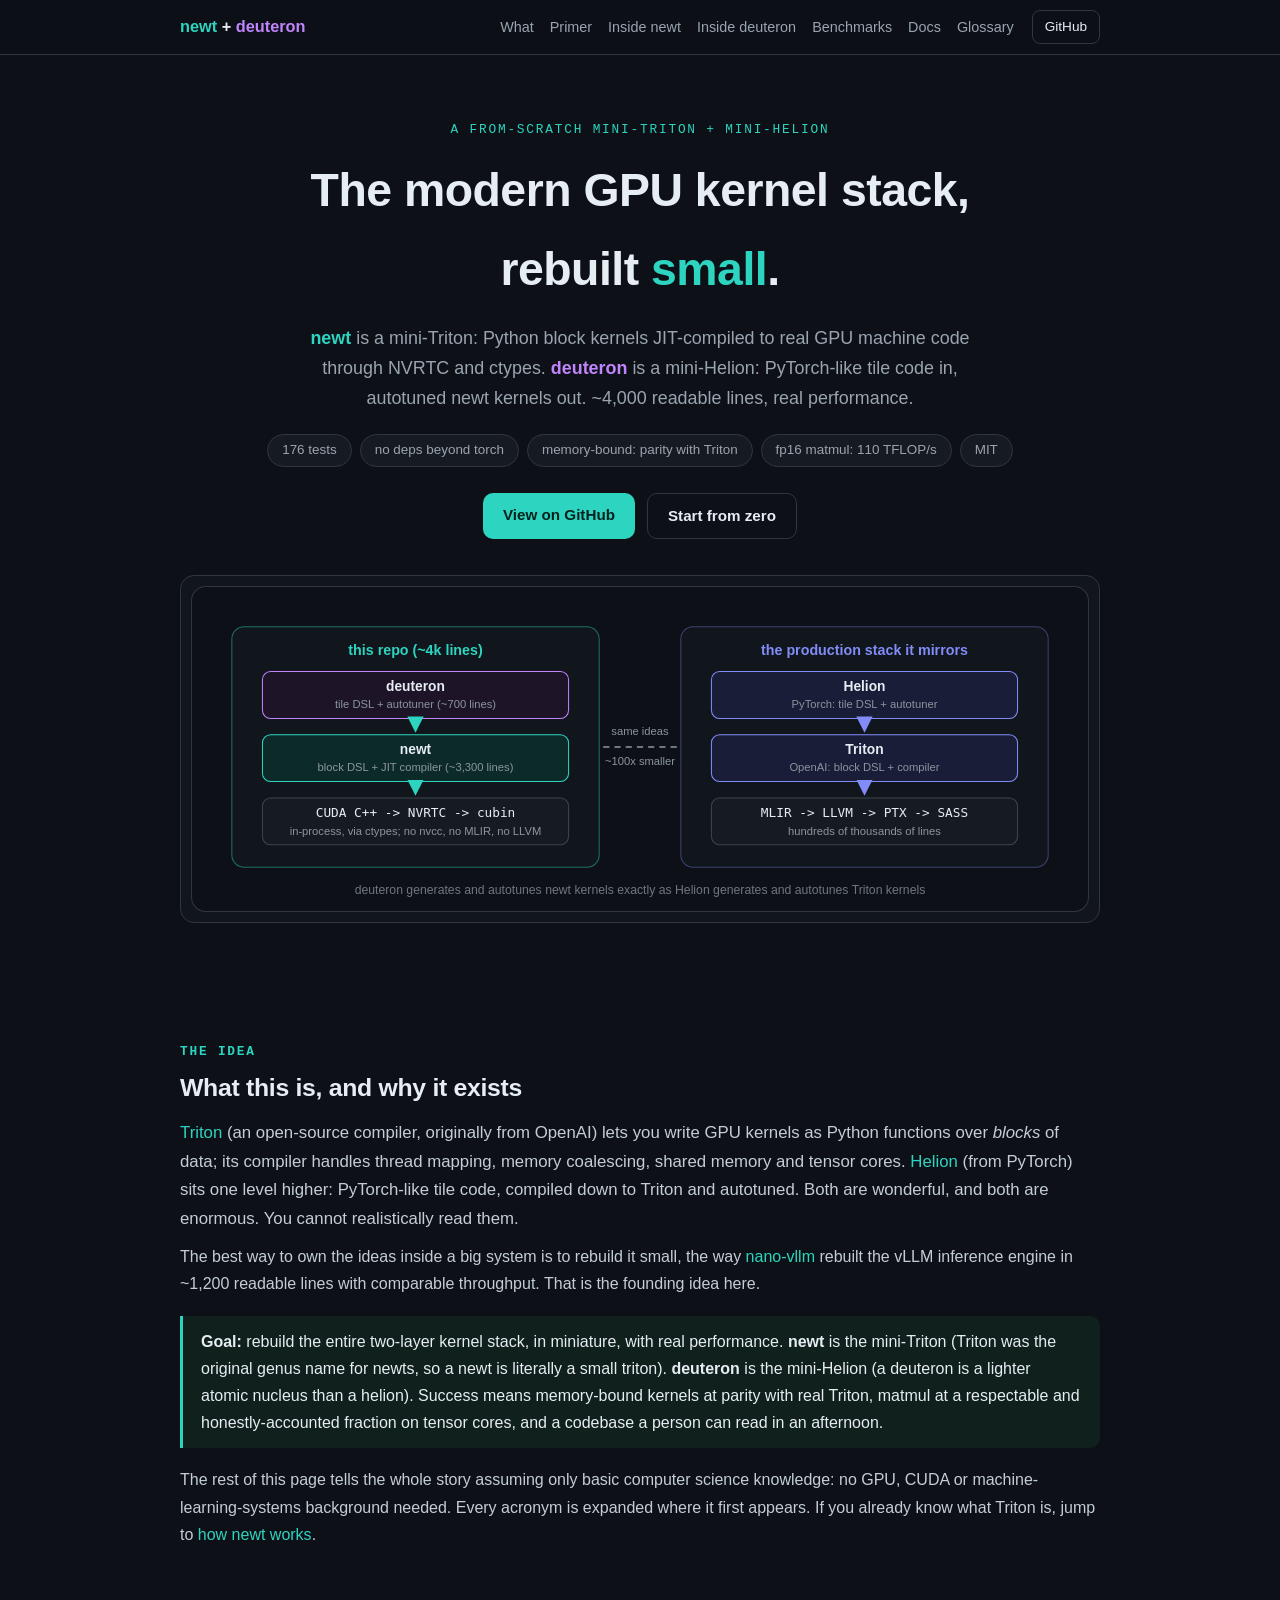
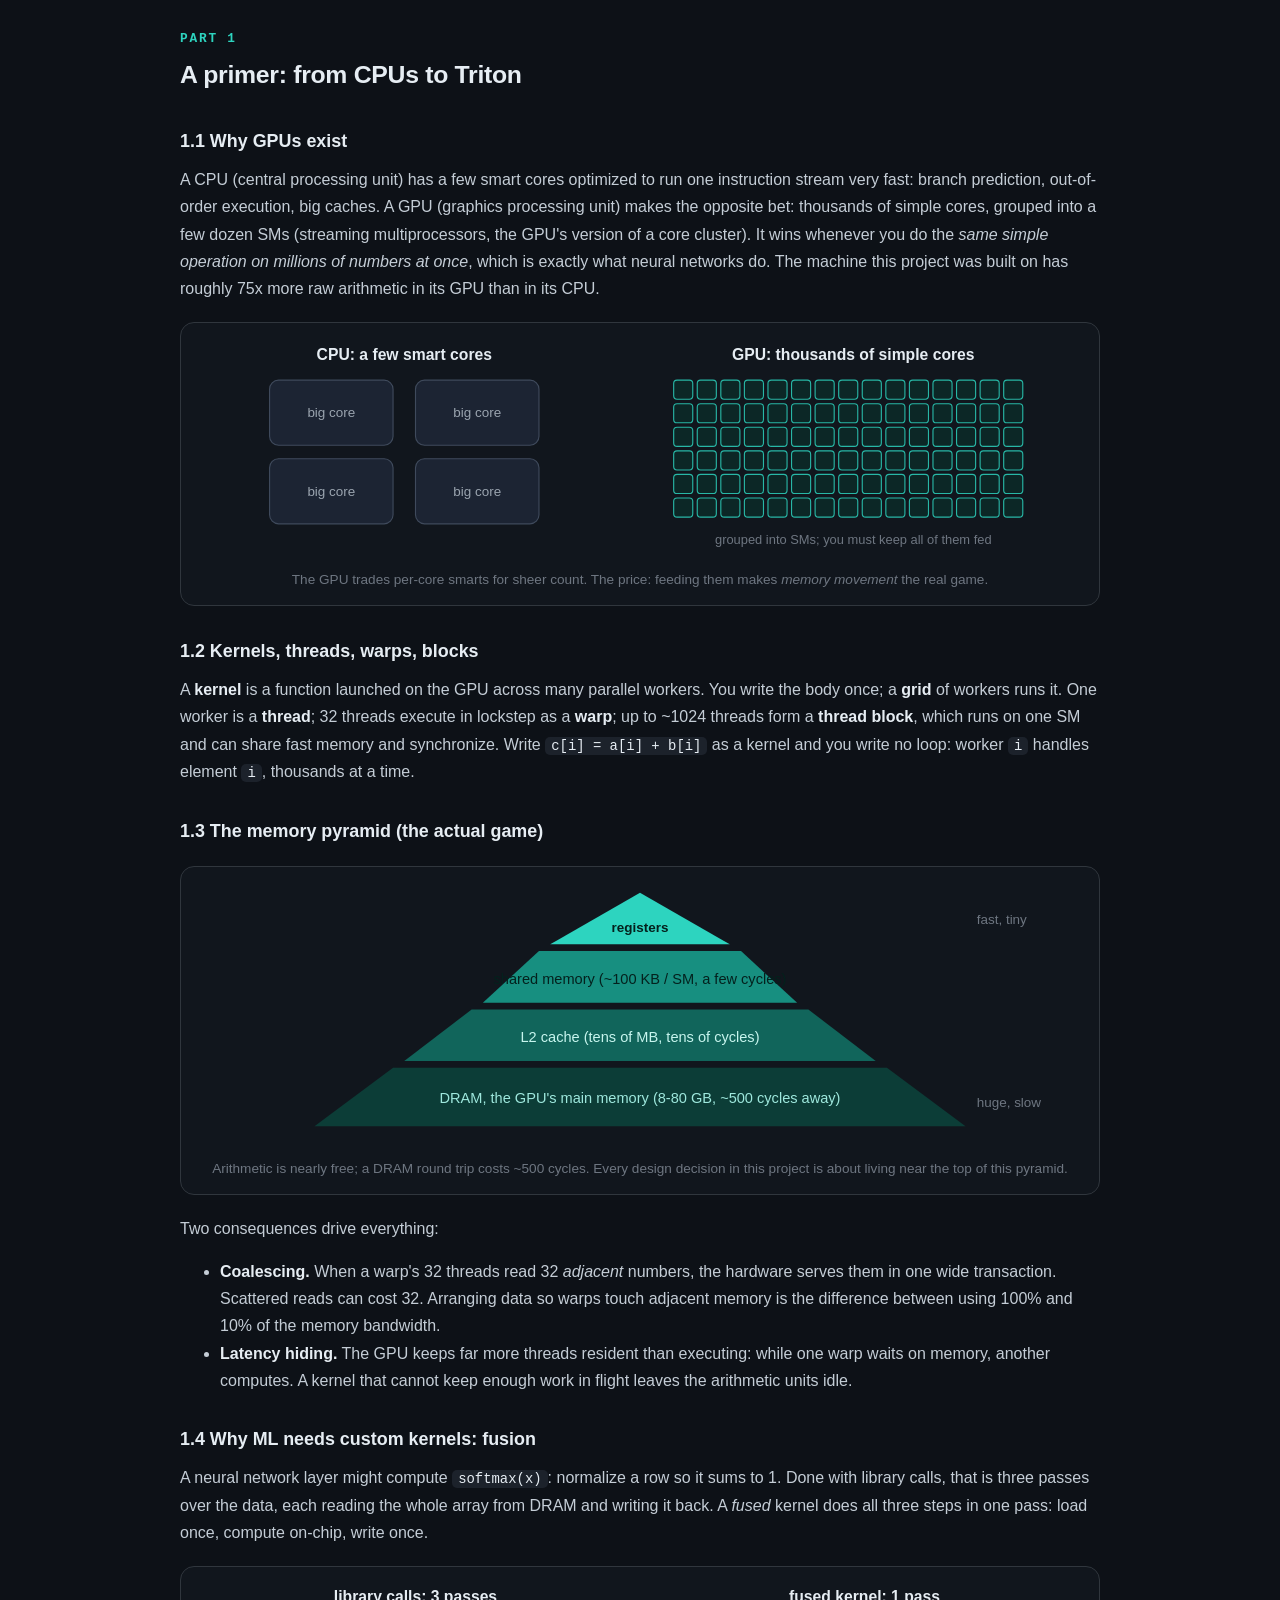
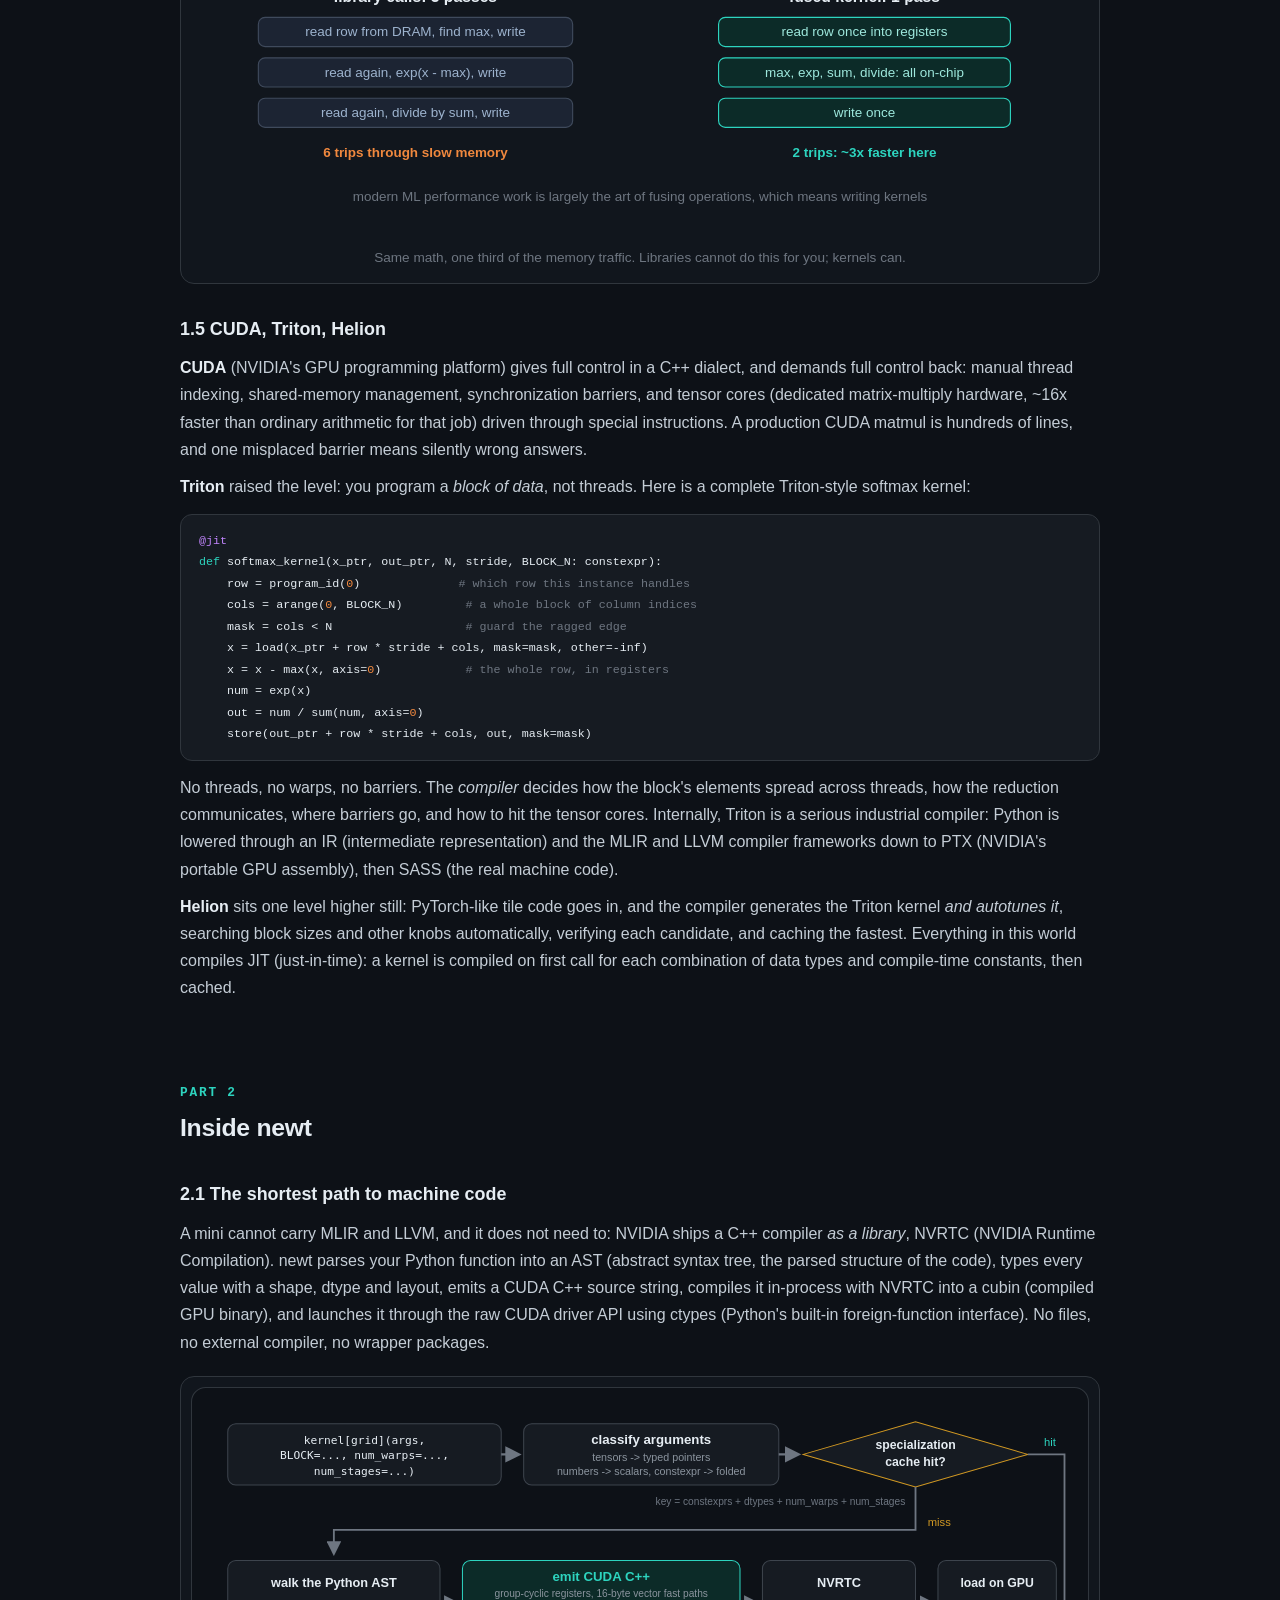
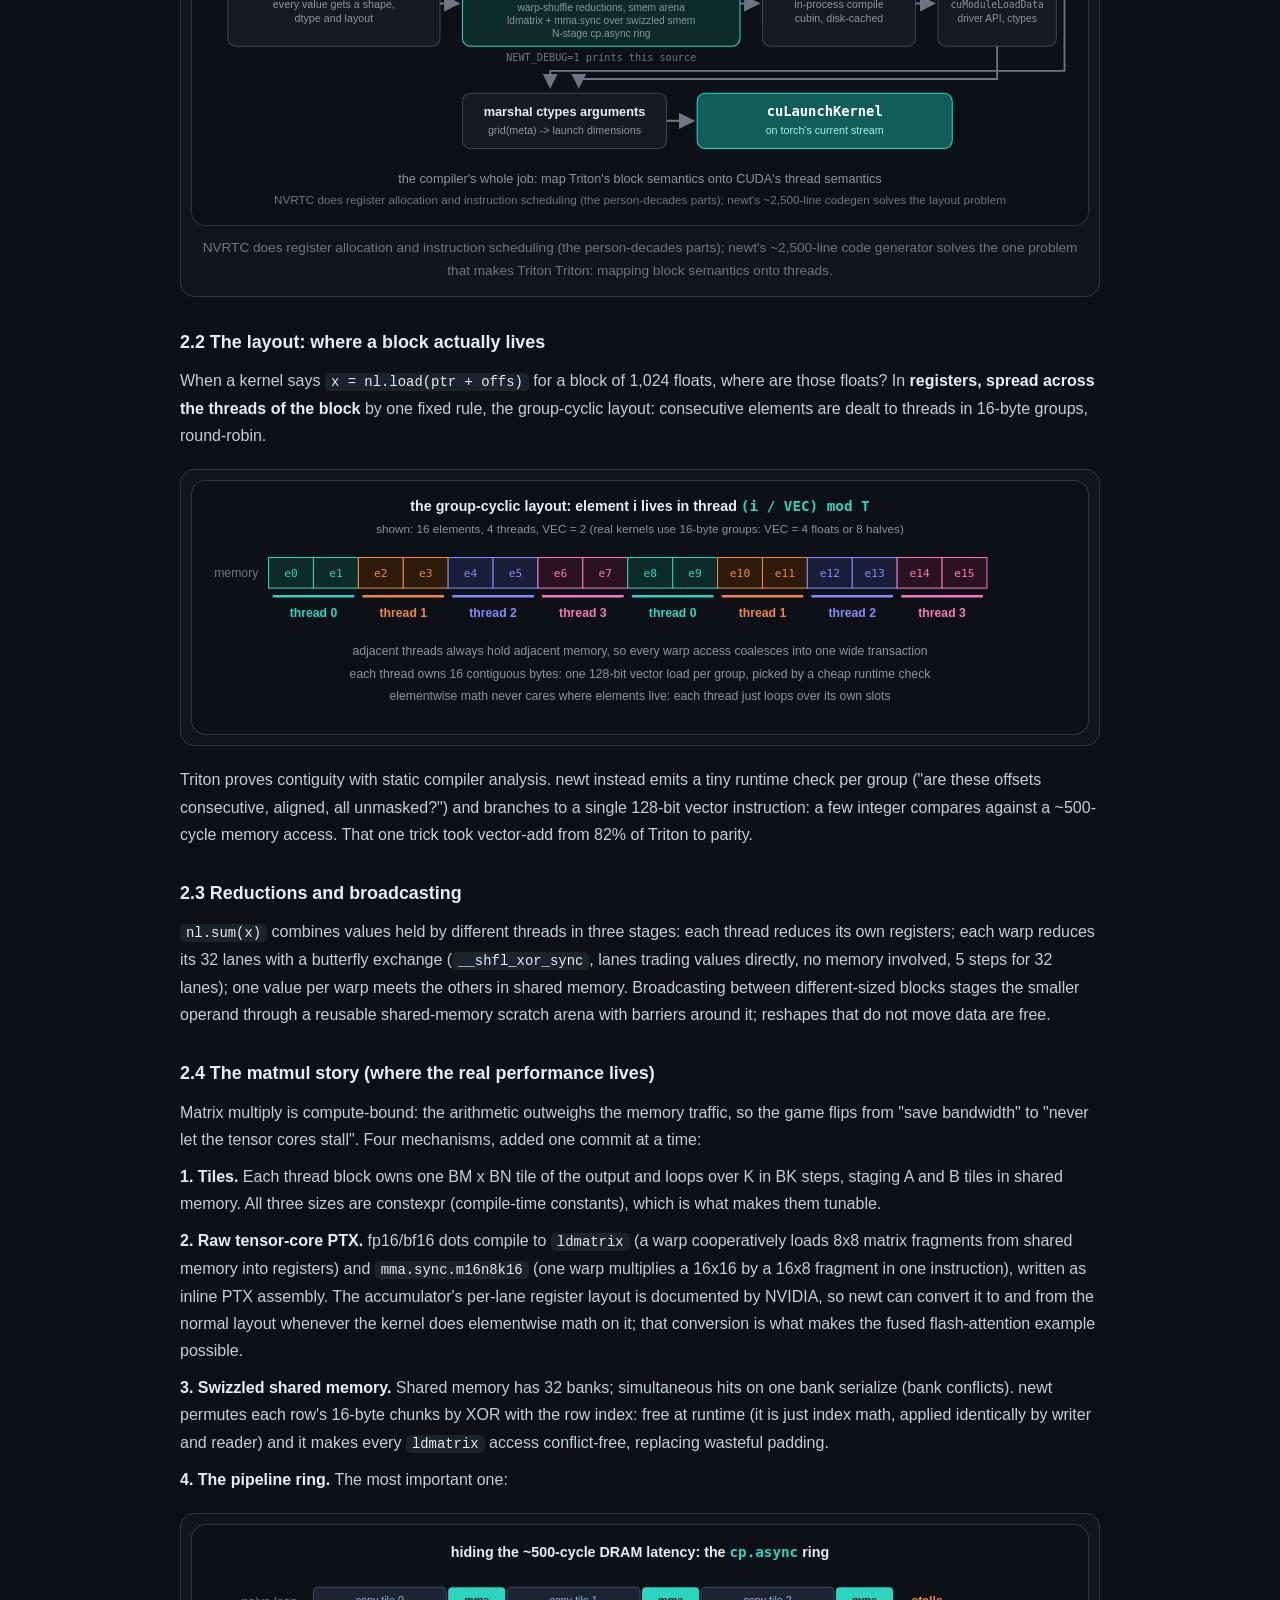
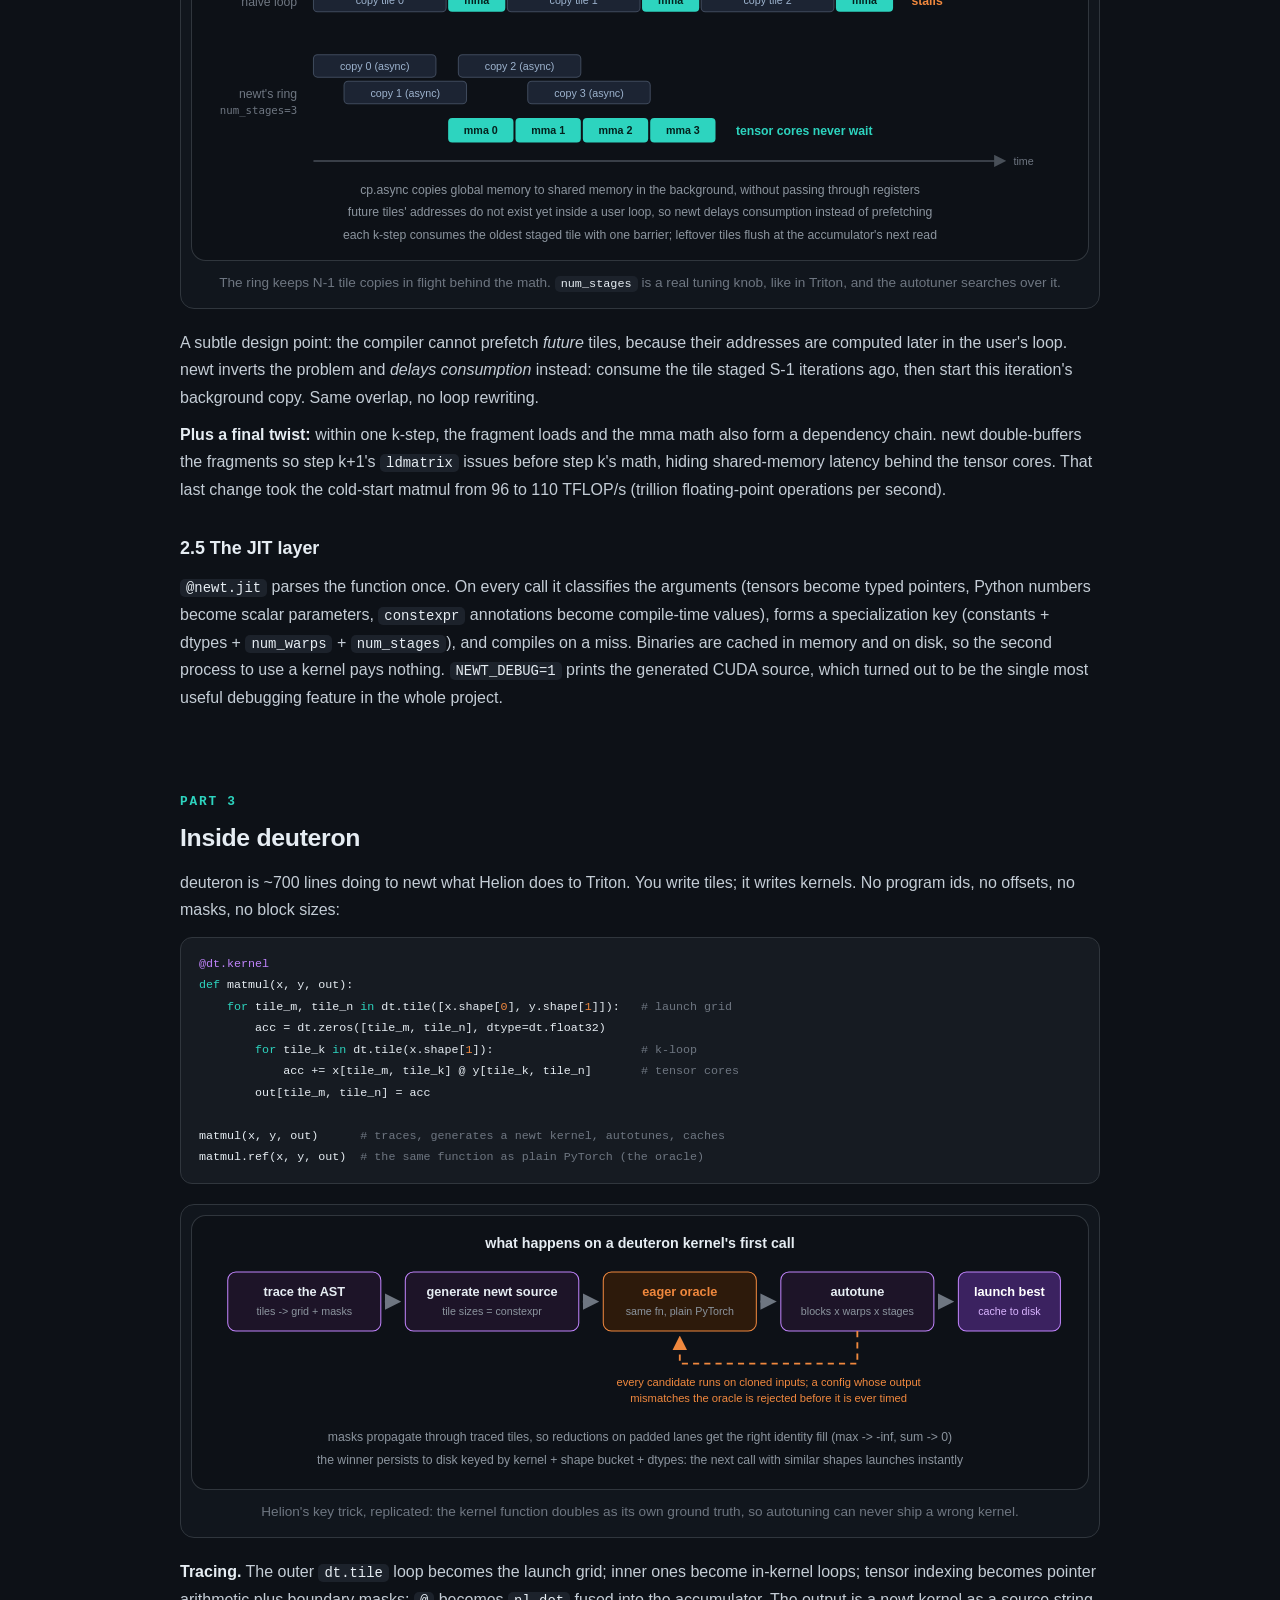
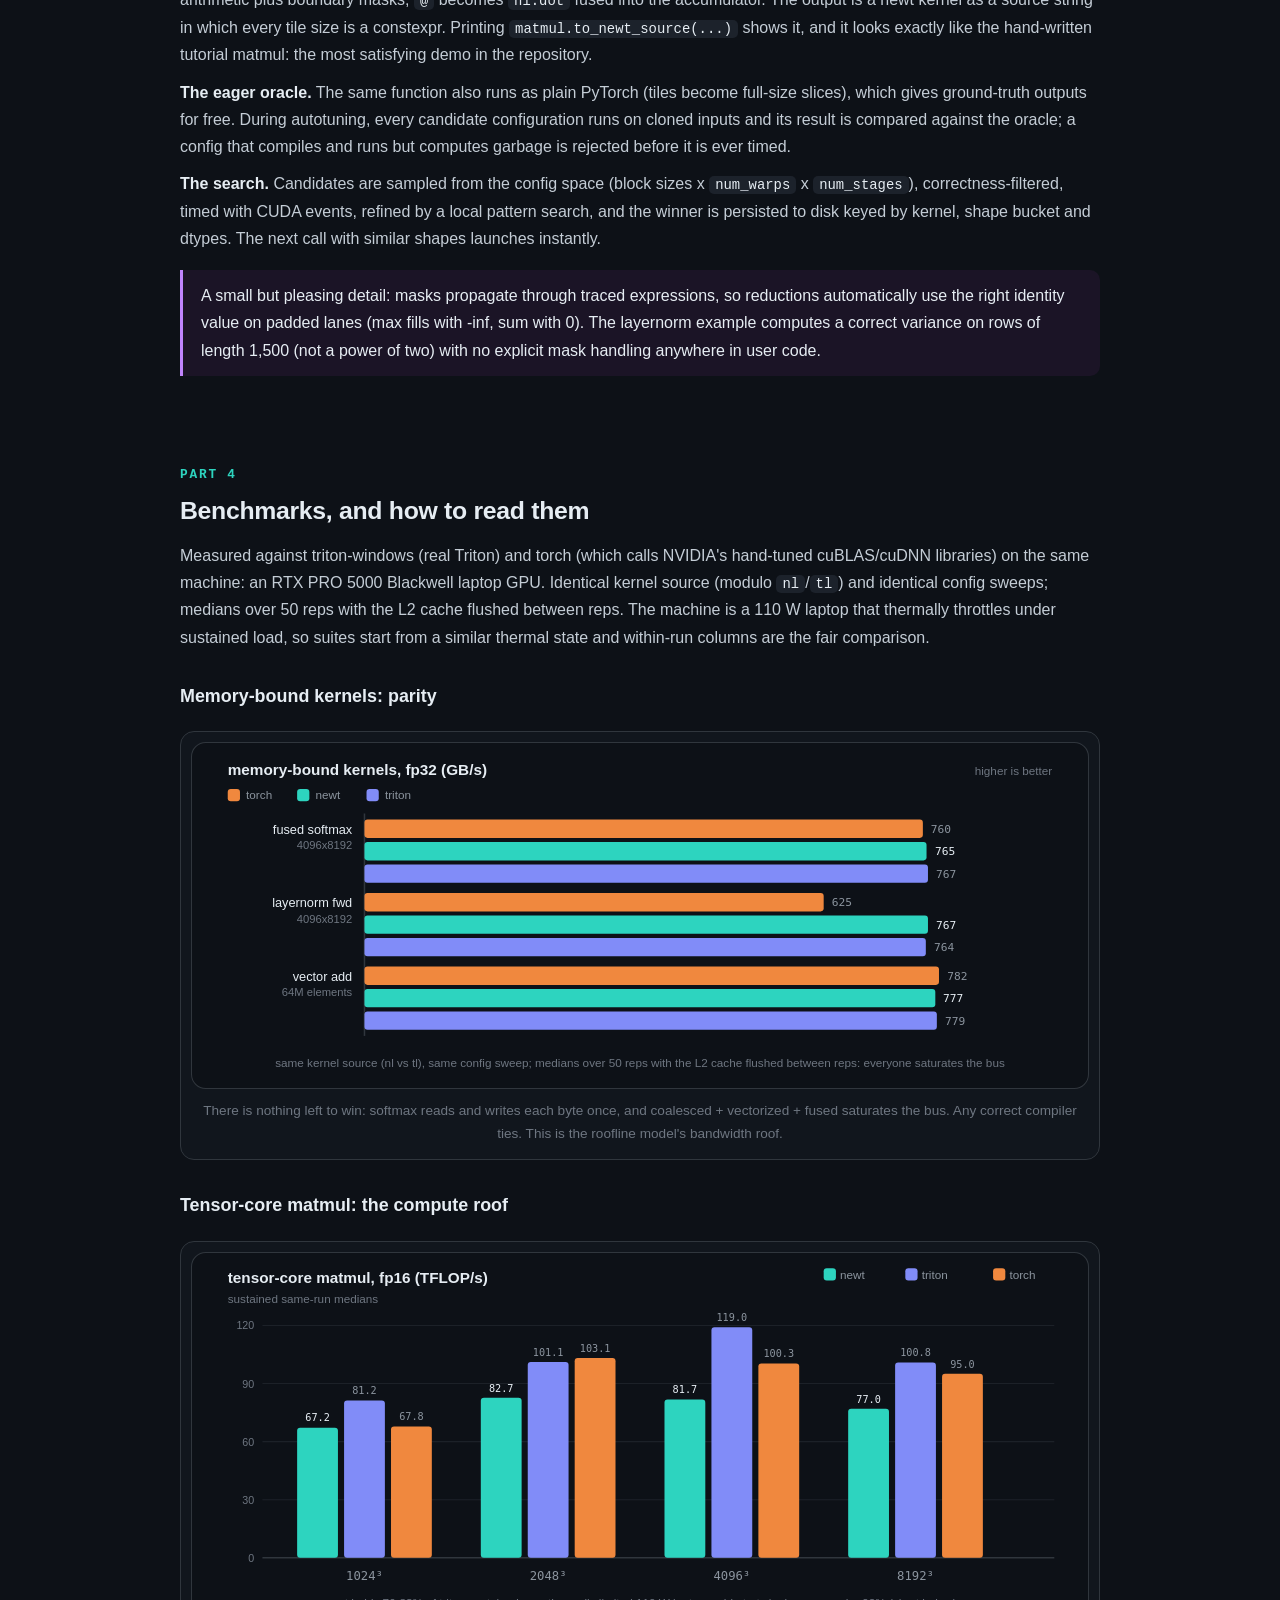
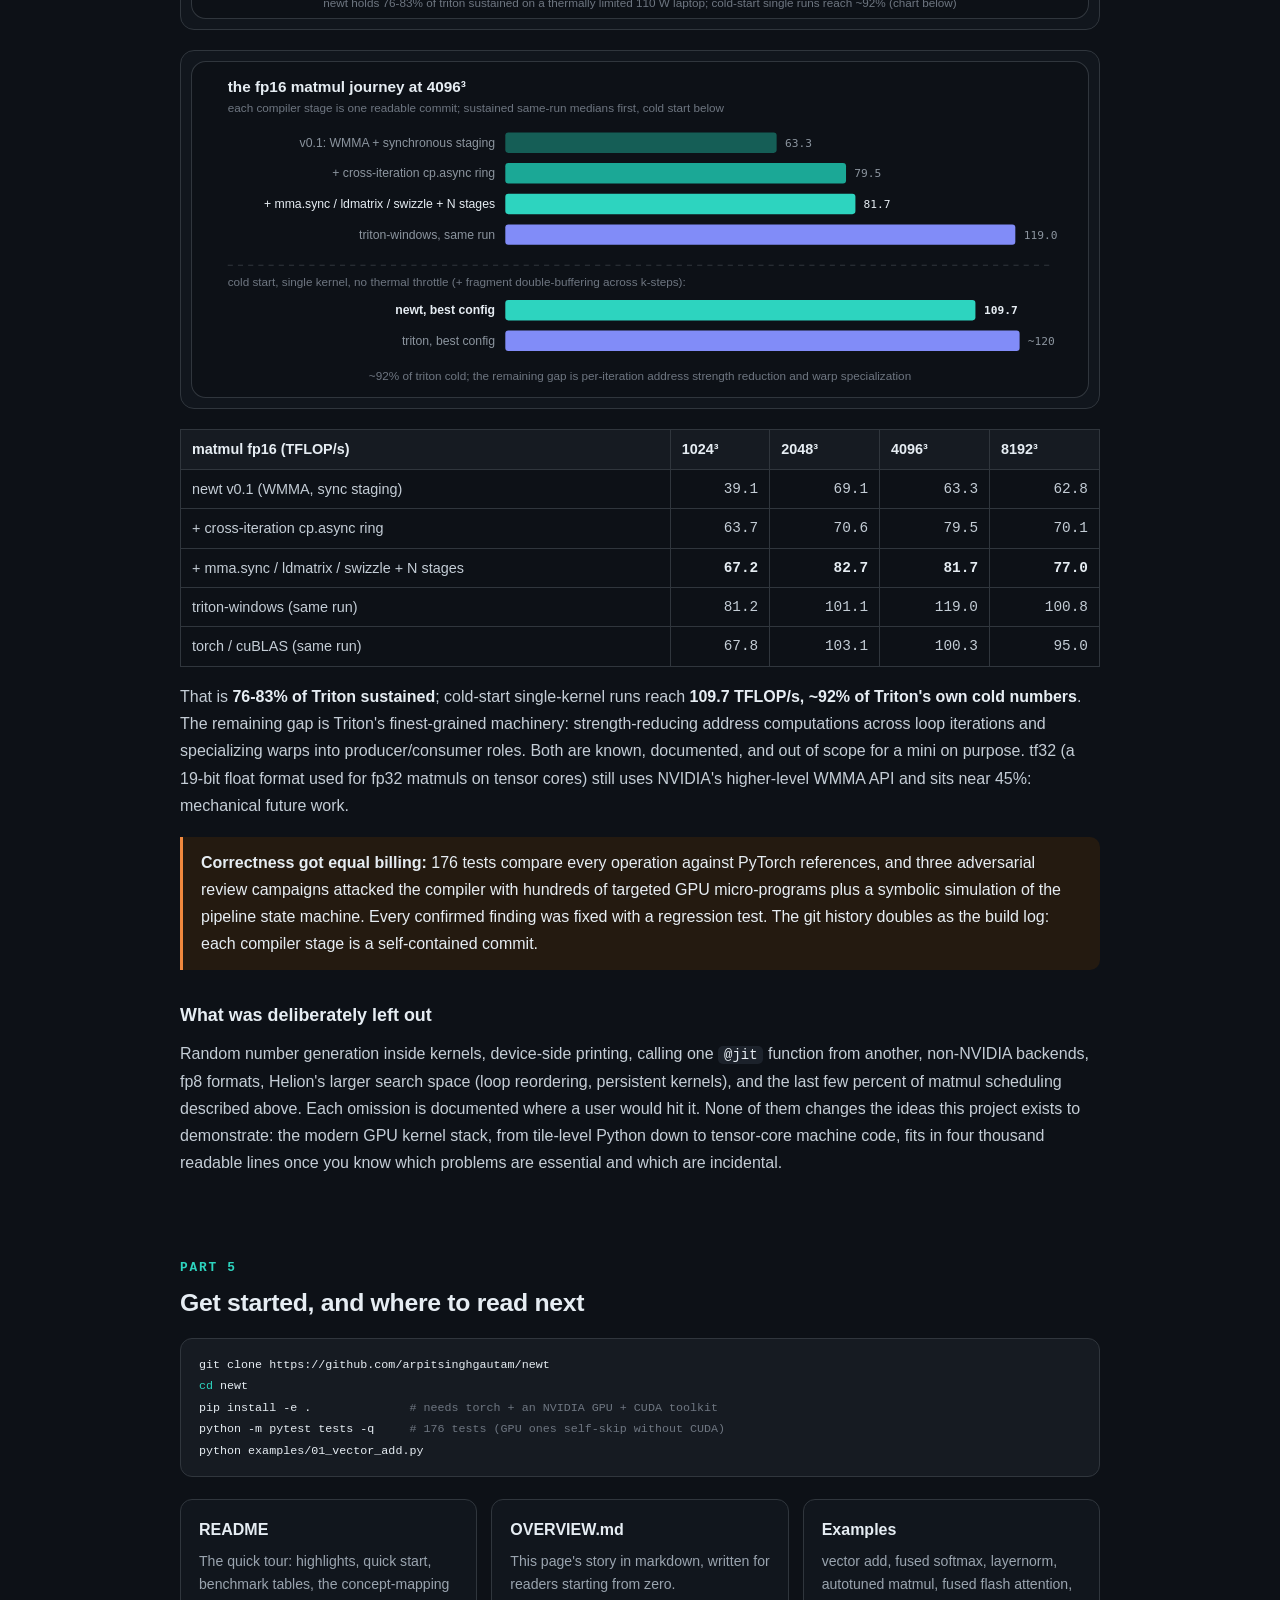
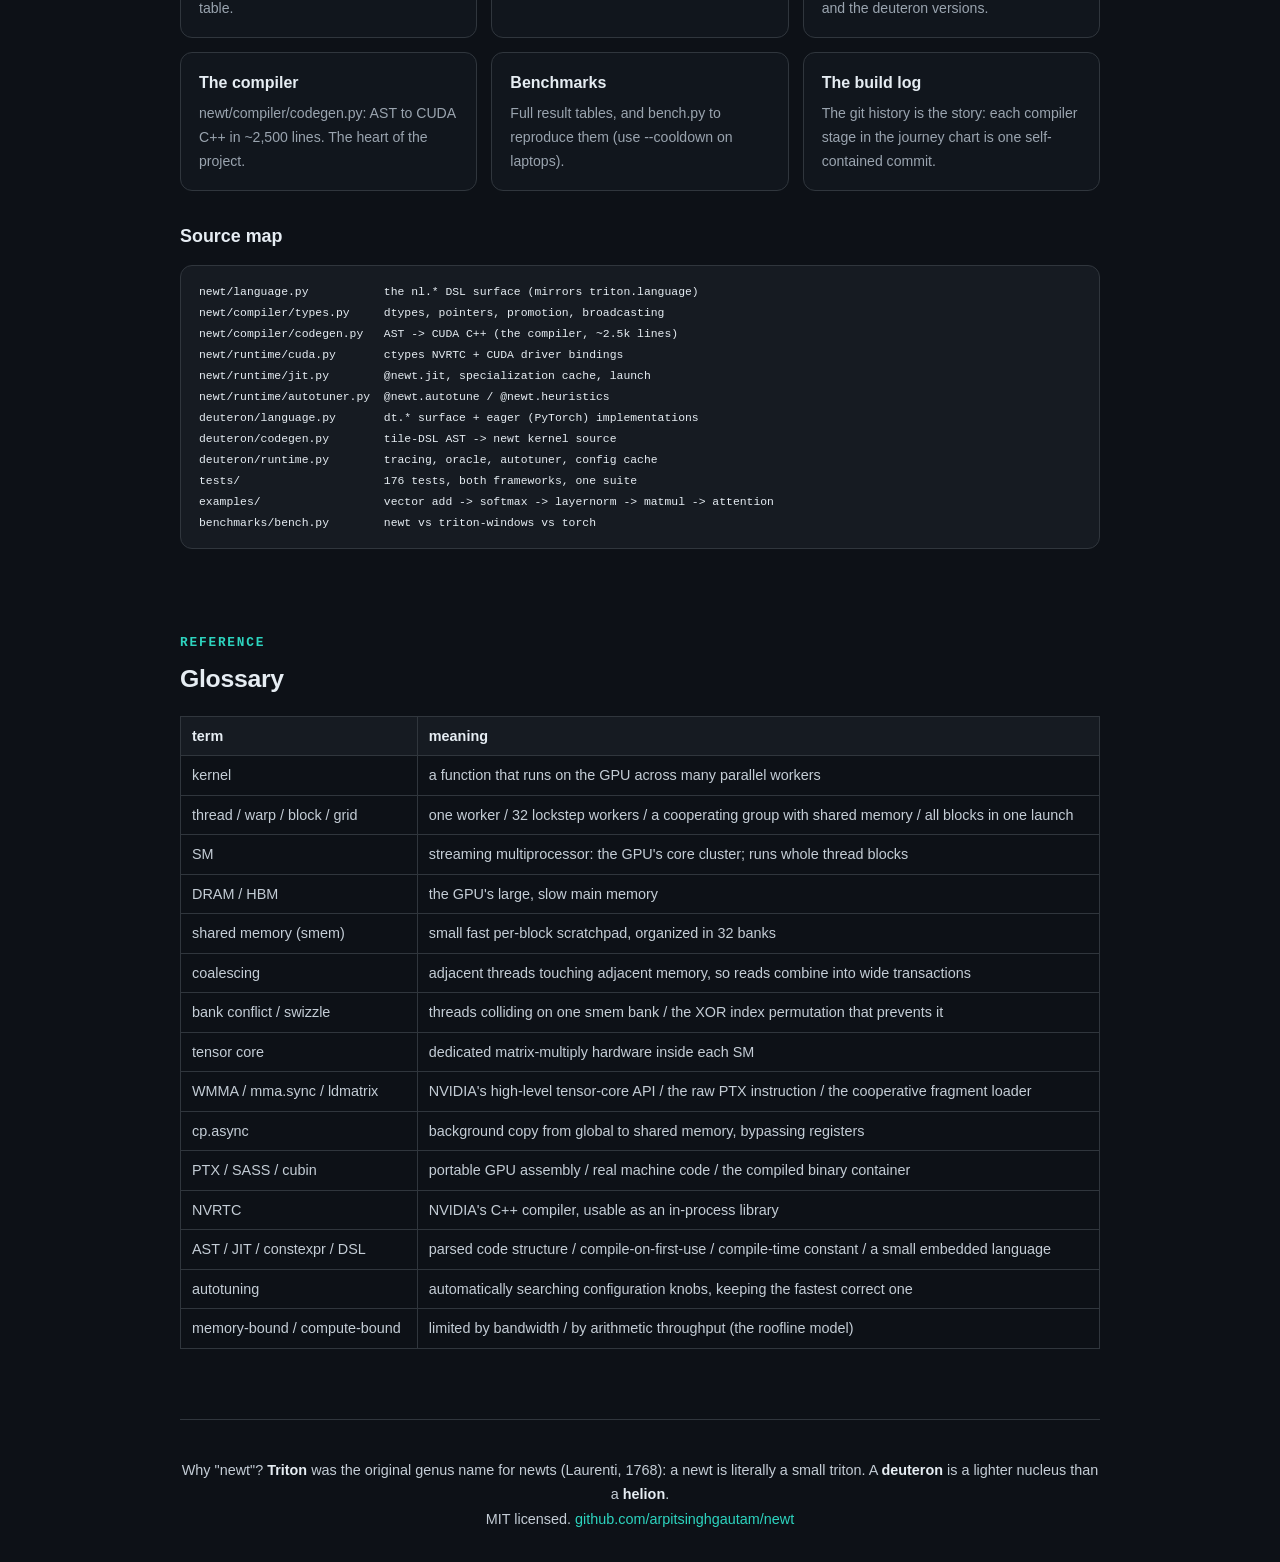
==== docs/index.html @ aec90d33 "Docs: GitHub Pages site replaces OVERVIEW.html" ====
<!DOCTYPE html>
<html lang="en">
<head>
<meta charset="utf-8">
<meta name="viewport" content="width=device-width, initial-scale=1">
<title>newt + deuteron: the GPU kernel stack, rebuilt small</title>
<meta name="description" content="A from-scratch mini-Triton and mini-Helion: the modern GPU kernel DSL stack rebuilt in ~4,000 lines of readable Python, with real tensor-core performance.">
<link rel="icon" href="data:image/svg+xml,%3Csvg xmlns='http://www.w3.org/2000/svg' viewBox='0 0 32 32'%3E%3Crect width='32' height='32' rx='7' fill='%230d1117'/%3E%3Ctext x='16' y='23' text-anchor='middle' font-family='monospace' font-size='19' font-weight='bold' fill='%232dd4bf'%3En%3C/text%3E%3C/svg%3E">
<style>
  :root {
    --bg: #0d1117; --panel: #161b22; --panel2: #11161d; --line: #30363d;
    --ink: #e6edf3; --muted: #9aa4af; --faint: #6e7681;
    --teal: #2dd4bf; --teal-dim: #0c2b28; --purple: #c084fc; --indigo: #818cf8;
    --orange: #f0883e; --code-bg: #1c222b;
  }
  * { box-sizing: border-box; }
  html { scroll-behavior: smooth; }
  body { margin: 0; background: var(--bg); color: var(--ink);
         font: 16px/1.7 -apple-system, "Segoe UI", Roboto, Helvetica, Arial, sans-serif; }
  a { color: var(--teal); text-decoration: none; }
  a:hover { text-decoration: underline; }
  .wrap { max-width: 960px; margin: 0 auto; padding: 0 20px; }

  nav.top { position: sticky; top: 0; z-index: 50; background: rgba(13,17,23,.88);
            backdrop-filter: blur(8px); border-bottom: 1px solid var(--line); }
  nav.top .wrap { display: flex; align-items: center; gap: 18px; height: 54px; }
  nav.top .brand { font-weight: 800; font-size: 1.02rem; color: var(--ink); white-space: nowrap; }
  nav.top .brand .nw { color: var(--teal); } nav.top .brand .dt { color: var(--purple); }
  nav.top .links { display: flex; gap: 16px; flex-wrap: wrap; font-size: .9rem; margin-left: auto; }
  nav.top .links a { color: var(--muted); }
  nav.top .links a:hover { color: var(--ink); text-decoration: none; }
  nav.top .gh { border: 1px solid var(--line); border-radius: 8px; padding: 4px 12px;
                color: var(--ink); font-size: .85rem; white-space: nowrap; }
  nav.top .gh:hover { border-color: var(--teal); text-decoration: none; }

  header.hero { padding: 64px 0 28px; text-align: center; }
  .kicker { font-family: ui-monospace, "Cascadia Code", Consolas, monospace;
            font-size: .8rem; letter-spacing: .14em; text-transform: uppercase; color: var(--teal); }
  header.hero h1 { font-size: clamp(2rem, 5vw, 2.9rem); font-weight: 800; margin: 10px 0 14px;
                   letter-spacing: -.5px; }
  header.hero h1 .nw { color: var(--teal); } header.hero h1 .dt { color: var(--purple); }
  header.hero p.sub { color: var(--muted); font-size: 1.12rem; max-width: 700px; margin: 0 auto 20px; }
  .pillrow { display: flex; gap: 8px; justify-content: center; flex-wrap: wrap; margin: 0 0 26px; }
  .pill { background: var(--panel); border: 1px solid var(--line); border-radius: 999px;
          padding: 4px 14px; font-size: .84rem; color: var(--muted); }
  .btnrow { display: flex; gap: 12px; justify-content: center; flex-wrap: wrap; margin-bottom: 36px; }
  .btn { border-radius: 10px; padding: 9px 20px; font-weight: 600; font-size: .95rem; }
  .btn.primary { background: var(--teal); color: #04211d; }
  .btn.primary:hover { background: #5ce0cf; text-decoration: none; }
  .btn.ghost { border: 1px solid var(--line); color: var(--ink); }
  .btn.ghost:hover { border-color: var(--teal); text-decoration: none; }

  section { padding-top: 26px; scroll-margin-top: 70px; }
  h2 { font-size: 1.55rem; margin: 44px 0 4px; letter-spacing: -.3px; }
  h2 .kicker { display: block; margin-bottom: 4px; }
  h3 { font-size: 1.12rem; margin: 30px 0 6px; }
  p, li { color: #c4cdd6; }
  p { margin: 10px 0; }
  strong { color: var(--ink); }
  .lead { font-size: 1.05rem; }

  .figure { background: var(--panel2); border: 1px solid var(--line); border-radius: 14px;
            padding: 10px; margin: 20px 0; }
  .figure img, .figure svg { width: 100%; height: auto; display: block; border-radius: 8px; }
  .figure figcaption { font-size: .85rem; color: var(--faint); margin: 10px 6px 4px; text-align: center; }

  code { font-family: ui-monospace, "Cascadia Code", Consolas, monospace;
         background: var(--code-bg); border-radius: 5px; padding: 1px 6px; font-size: .87em; color: var(--ink); }
  pre { background: var(--panel); border: 1px solid var(--line); border-radius: 12px;
        padding: 15px 18px; overflow-x: auto; font-size: .84rem; line-height: 1.6;
        font-family: ui-monospace, "Cascadia Code", Consolas, monospace; color: #d5dde5; }
  pre code { background: none; padding: 0; }
  pre .k { color: var(--teal); } pre .c { color: var(--faint); } pre .s { color: var(--orange); }
  pre .d { color: var(--purple); } pre .n { color: var(--orange); }

  table { border-collapse: collapse; width: 100%; margin: 16px 0; font-size: .9rem; }
  th, td { border: 1px solid var(--line); padding: 7px 11px; text-align: left; }
  th { background: var(--panel); color: var(--ink); }
  td { color: #c4cdd6; }
  td.num { text-align: right; font-variant-numeric: tabular-nums;
           font-family: ui-monospace, Consolas, monospace; }

  .callout { border-left: 3px solid var(--teal); background: #10201d; border-radius: 0 10px 10px 0;
             padding: 12px 18px; margin: 18px 0; }
  .callout.warn { border-color: var(--orange); background: #241a10; }
  .callout.purple { border-color: var(--purple); background: #1b1426; }

  .cards { display: grid; grid-template-columns: repeat(3, 1fr); gap: 14px; margin: 22px 0; }
  @media (max-width: 780px) { .cards { grid-template-columns: 1fr; } }
  .card { background: var(--panel2); border: 1px solid var(--line); border-radius: 12px;
          padding: 16px 18px; display: block; color: inherit; }
  .card:hover { border-color: var(--teal); text-decoration: none; }
  .card h3 { margin: 0 0 6px; font-size: 1rem; color: var(--ink); }
  .card p { margin: 0; font-size: .88rem; color: var(--muted); }

  .srcmap { font-size: .82rem; }
  footer { margin: 70px 0 40px; color: var(--faint); font-size: .9rem; text-align: center;
           border-top: 1px solid var(--line); padding-top: 28px; }
</style>
</head>
<body>

<nav class="top"><div class="wrap">
  <a class="brand" href="#top"><span class="nw">newt</span> + <span class="dt">deuteron</span></a>
  <div class="links">
    <a href="#what">What</a>
    <a href="#primer">Primer</a>
    <a href="#newt">Inside newt</a>
    <a href="#deuteron">Inside deuteron</a>
    <a href="#benchmarks">Benchmarks</a>
    <a href="#docs">Docs</a>
    <a href="#glossary">Glossary</a>
  </div>
  <a class="gh" href="https://github.com/arpitsinghgautam/newt">GitHub</a>
</div></nav>

<div class="wrap" id="top">

<header class="hero">
  <div class="kicker">a from-scratch mini-Triton + mini-Helion</div>
  <h1>The modern GPU kernel stack,<br>rebuilt <span class="nw">small</span>.</h1>
  <p class="sub"><span style="color:var(--teal);font-weight:600">newt</span> is a mini-Triton:
  Python block kernels JIT-compiled to real GPU machine code through NVRTC and ctypes.
  <span style="color:var(--purple);font-weight:600">deuteron</span> is a mini-Helion:
  PyTorch-like tile code in, autotuned newt kernels out. ~4,000 readable lines, real performance.</p>
  <div class="pillrow">
    <span class="pill">176 tests</span>
    <span class="pill">no deps beyond torch</span>
    <span class="pill">memory-bound: parity with Triton</span>
    <span class="pill">fp16 matmul: 110 TFLOP/s</span>
    <span class="pill">MIT</span>
  </div>
  <div class="btnrow">
    <a class="btn primary" href="https://github.com/arpitsinghgautam/newt">View on GitHub</a>
    <a class="btn ghost" href="#primer">Start from zero</a>
  </div>
  <figure class="figure" style="margin-top:6px">
    <img src="assets/stack.svg" alt="this repo mirrors the production stack: deuteron over newt over NVRTC, as Helion over Triton over MLIR/LLVM">
  </figure>
</header>

<!-- ================================ WHAT ================================ -->
<section id="what">
<h2><span class="kicker">the idea</span>What this is, and why it exists</h2>

<p class="lead"><a href="https://github.com/triton-lang/triton">Triton</a> (an open-source
compiler, originally from OpenAI) lets you write GPU kernels as Python functions over
<em>blocks</em> of data; its compiler handles thread mapping, memory coalescing, shared
memory and tensor cores. <a href="https://github.com/pytorch/helion">Helion</a> (from
PyTorch) sits one level higher: PyTorch-like tile code, compiled down to Triton and
autotuned. Both are wonderful, and both are enormous. You cannot realistically read them.</p>

<p>The best way to own the ideas inside a big system is to rebuild it small, the way
<a href="https://github.com/GeeeekExplorer/nano-vllm">nano-vllm</a> rebuilt the vLLM
inference engine in ~1,200 readable lines with comparable throughput. That is the
founding idea here.</p>

<div class="callout">
<strong>Goal:</strong> rebuild the entire two-layer kernel stack, in miniature, with real
performance. <strong>newt</strong> is the mini-Triton (Triton was the original genus name for
newts, so a newt is literally a small triton). <strong>deuteron</strong> is the mini-Helion
(a deuteron is a lighter atomic nucleus than a helion). Success means memory-bound kernels
at parity with real Triton, matmul at a respectable and honestly-accounted fraction on
tensor cores, and a codebase a person can read in an afternoon.
</div>

<p>The rest of this page tells the whole story assuming only basic computer science
knowledge: no GPU, CUDA or machine-learning-systems background needed. Every acronym is
expanded where it first appears. If you already know what Triton is,
jump to <a href="#newt">how newt works</a>.</p>
</section>

<!-- ================================ PRIMER ================================ -->
<section id="primer">
<h2><span class="kicker">part 1</span>A primer: from CPUs to Triton</h2>

<h3>1.1 Why GPUs exist</h3>
<p>A CPU (central processing unit) has a few smart cores optimized to run one instruction
stream very fast: branch prediction, out-of-order execution, big caches. A GPU (graphics
processing unit) makes the opposite bet: thousands of simple cores, grouped into a few
dozen SMs (streaming multiprocessors, the GPU's version of a core cluster). It wins
whenever you do the <em>same simple operation on millions of numbers at once</em>, which is
exactly what neural networks do. The machine this project was built on has roughly 75x
more raw arithmetic in its GPU than in its CPU.</p>

<figure class="figure">
<svg viewBox="0 0 800 200" xmlns="http://www.w3.org/2000/svg" font-family="-apple-system,'Segoe UI',Roboto,sans-serif">
  <text x="190" y="24" text-anchor="middle" font-size="14" font-weight="600" fill="#e6edf3">CPU: a few smart cores</text>
  <g fill="#1c2433" stroke="#3f4a5c">
    <rect x="70" y="42" width="110" height="58" rx="8"/><rect x="200" y="42" width="110" height="58" rx="8"/>
    <rect x="70" y="112" width="110" height="58" rx="8"/><rect x="200" y="112" width="110" height="58" rx="8"/>
  </g>
  <g fill="#9aa4af" font-size="12" text-anchor="middle">
    <text x="125" y="75">big core</text><text x="255" y="75">big core</text>
    <text x="125" y="145">big core</text><text x="255" y="145">big core</text>
  </g>
  <text x="590" y="24" text-anchor="middle" font-size="14" font-weight="600" fill="#e6edf3">GPU: thousands of simple cores</text>
  <g fill="#0c2b28" stroke="#2dd4bf" opacity="0.85">
    <g id="corerow">
      <rect x="430" y="42" width="17" height="17" rx="3"/><rect x="451" y="42" width="17" height="17" rx="3"/><rect x="472" y="42" width="17" height="17" rx="3"/><rect x="493" y="42" width="17" height="17" rx="3"/><rect x="514" y="42" width="17" height="17" rx="3"/><rect x="535" y="42" width="17" height="17" rx="3"/><rect x="556" y="42" width="17" height="17" rx="3"/><rect x="577" y="42" width="17" height="17" rx="3"/><rect x="598" y="42" width="17" height="17" rx="3"/><rect x="619" y="42" width="17" height="17" rx="3"/><rect x="640" y="42" width="17" height="17" rx="3"/><rect x="661" y="42" width="17" height="17" rx="3"/><rect x="682" y="42" width="17" height="17" rx="3"/><rect x="703" y="42" width="17" height="17" rx="3"/><rect x="724" y="42" width="17" height="17" rx="3"/>
    </g>
    <use href="#corerow" y="21"/><use href="#corerow" y="42"/><use href="#corerow" y="63"/>
    <use href="#corerow" y="84"/><use href="#corerow" y="105"/>
  </g>
  <text x="590" y="188" text-anchor="middle" font-size="11.5" fill="#6e7681">grouped into SMs; you must keep all of them fed</text>
</svg>
<figcaption>The GPU trades per-core smarts for sheer count. The price: feeding them makes
<em>memory movement</em> the real game.</figcaption>
</figure>

<h3>1.2 Kernels, threads, warps, blocks</h3>
<p>A <strong>kernel</strong> is a function launched on the GPU across many parallel workers.
You write the body once; a <strong>grid</strong> of workers runs it. One worker is a
<strong>thread</strong>; 32 threads execute in lockstep as a <strong>warp</strong>; up to ~1024
threads form a <strong>thread block</strong>, which runs on one SM and can share fast memory
and synchronize. Write <code>c[i] = a[i] + b[i]</code> as a kernel and you write no loop:
worker <code>i</code> handles element <code>i</code>, thousands at a time.</p>

<h3>1.3 The memory pyramid (the actual game)</h3>
<figure class="figure">
<svg viewBox="0 0 800 240" xmlns="http://www.w3.org/2000/svg" font-family="-apple-system,'Segoe UI',Roboto,sans-serif">
  <g text-anchor="middle" font-size="13">
    <polygon points="400,14 480,60 320,60" fill="#2dd4bf"/>
    <text x="400" y="49" fill="#04211d" font-size="12" font-weight="600">registers</text>
    <polygon points="310,66 490,66 540,112 260,112" fill="#178f80"/>
    <text x="400" y="95" fill="#04211d">shared memory (~100 KB / SM, a few cycles)</text>
    <polygon points="250,118 550,118 610,164 190,164" fill="#11655b"/>
    <text x="400" y="147" fill="#c7f5ee">L2 cache (tens of MB, tens of cycles)</text>
    <polygon points="180,170 620,170 690,222 110,222" fill="#0c3d37"/>
    <text x="400" y="201" fill="#9ee8dd">DRAM, the GPU's main memory (8-80 GB, ~500 cycles away)</text>
    <text x="700" y="42" font-size="12" fill="#6e7681" text-anchor="start">fast, tiny</text>
    <text x="700" y="205" font-size="12" fill="#6e7681" text-anchor="start">huge, slow</text>
  </g>
</svg>
<figcaption>Arithmetic is nearly free; a DRAM round trip costs ~500 cycles. Every design
decision in this project is about living near the top of this pyramid.</figcaption>
</figure>

<p>Two consequences drive everything:</p>
<ul>
  <li><strong>Coalescing.</strong> When a warp's 32 threads read 32 <em>adjacent</em> numbers,
  the hardware serves them in one wide transaction. Scattered reads can cost 32. Arranging
  data so warps touch adjacent memory is the difference between using 100% and 10% of the
  memory bandwidth.</li>
  <li><strong>Latency hiding.</strong> The GPU keeps far more threads resident than executing:
  while one warp waits on memory, another computes. A kernel that cannot keep enough work
  in flight leaves the arithmetic units idle.</li>
</ul>

<h3>1.4 Why ML needs custom kernels: fusion</h3>
<p>A neural network layer might compute <code>softmax(x)</code>: normalize a row so it sums
to 1. Done with library calls, that is three passes over the data, each reading the whole
array from DRAM and writing it back. A <em>fused</em> kernel does all three steps in one
pass: load once, compute on-chip, write once.</p>

<figure class="figure">
<svg viewBox="0 0 800 230" xmlns="http://www.w3.org/2000/svg" font-family="-apple-system,'Segoe UI',Roboto,sans-serif">
  <g font-size="12">
    <text x="200" y="22" text-anchor="middle" font-weight="600" font-size="14" fill="#e6edf3">library calls: 3 passes</text>
    <g fill="#1c2433" stroke="#3f4a5c">
      <rect x="60" y="36" width="280" height="26" rx="6"/><rect x="60" y="72" width="280" height="26" rx="6"/><rect x="60" y="108" width="280" height="26" rx="6"/>
    </g>
    <g fill="#9db3ce" text-anchor="middle">
      <text x="200" y="53">read row from DRAM, find max, write</text>
      <text x="200" y="89">read again, exp(x - max), write</text>
      <text x="200" y="125">read again, divide by sum, write</text>
    </g>
    <text x="200" y="160" text-anchor="middle" fill="#f0883e" font-weight="600">6 trips through slow memory</text>
    <text x="600" y="22" text-anchor="middle" font-weight="600" font-size="14" fill="#e6edf3">fused kernel: 1 pass</text>
    <g fill="#0c2b28" stroke="#2dd4bf">
      <rect x="470" y="36" width="260" height="26" rx="6"/><rect x="470" y="72" width="260" height="26" rx="6"/><rect x="470" y="108" width="260" height="26" rx="6"/>
    </g>
    <g fill="#9ee8dd" text-anchor="middle">
      <text x="600" y="53">read row once into registers</text>
      <text x="600" y="89">max, exp, sum, divide: all on-chip</text>
      <text x="600" y="125">write once</text>
    </g>
    <text x="600" y="160" text-anchor="middle" fill="#2dd4bf" font-weight="600">2 trips: ~3x faster here</text>
    <text x="400" y="200" text-anchor="middle" fill="#6e7681">modern ML performance work is largely the art of fusing operations, which means writing kernels</text>
  </g>
</svg>
<figcaption>Same math, one third of the memory traffic. Libraries cannot do this for you;
kernels can.</figcaption>
</figure>

<h3>1.5 CUDA, Triton, Helion</h3>
<p><strong>CUDA</strong> (NVIDIA's GPU programming platform) gives full control in a C++
dialect, and demands full control back: manual thread indexing, shared-memory management,
synchronization barriers, and tensor cores (dedicated matrix-multiply hardware, ~16x
faster than ordinary arithmetic for that job) driven through special instructions. A
production CUDA matmul is hundreds of lines, and one misplaced barrier means silently
wrong answers.</p>

<p><strong>Triton</strong> raised the level: you program a <em>block of data</em>, not threads.
Here is a complete Triton-style softmax kernel:</p>

<pre><code><span class="d">@jit</span>
<span class="k">def</span> softmax_kernel(x_ptr, out_ptr, N, stride, BLOCK_N: constexpr):
    row = program_id(<span class="n">0</span>)              <span class="c"># which row this instance handles</span>
    cols = arange(<span class="n">0</span>, BLOCK_N)         <span class="c"># a whole block of column indices</span>
    mask = cols &lt; N                   <span class="c"># guard the ragged edge</span>
    x = load(x_ptr + row * stride + cols, mask=mask, other=-inf)
    x = x - max(x, axis=<span class="n">0</span>)            <span class="c"># the whole row, in registers</span>
    num = exp(x)
    out = num / sum(num, axis=<span class="n">0</span>)
    store(out_ptr + row * stride + cols, out, mask=mask)</code></pre>

<p>No threads, no warps, no barriers. The <em>compiler</em> decides how the block's elements
spread across threads, how the reduction communicates, where barriers go, and how to hit
the tensor cores. Internally, Triton is a serious industrial compiler: Python is lowered
through an IR (intermediate representation) and the MLIR and LLVM compiler frameworks down
to PTX (NVIDIA's portable GPU assembly), then SASS (the real machine code).</p>

<p><strong>Helion</strong> sits one level higher still: PyTorch-like tile code goes in, and
the compiler generates the Triton kernel <em>and autotunes it</em>, searching block sizes and
other knobs automatically, verifying each candidate, and caching the fastest. Everything
in this world compiles JIT (just-in-time): a kernel is compiled on first call for each
combination of data types and compile-time constants, then cached.</p>
</section>

<!-- ================================ NEWT ================================ -->
<section id="newt">
<h2><span class="kicker">part 2</span>Inside newt</h2>

<h3>2.1 The shortest path to machine code</h3>
<p>A mini cannot carry MLIR and LLVM, and it does not need to: NVIDIA ships a C++ compiler
<em>as a library</em>, NVRTC (NVIDIA Runtime Compilation). newt parses your Python function
into an AST (abstract syntax tree, the parsed structure of the code), types every value
with a shape, dtype and layout, emits a CUDA C++ source string, compiles it in-process
with NVRTC into a cubin (compiled GPU binary), and launches it through the raw CUDA driver
API using ctypes (Python's built-in foreign-function interface). No files, no external
compiler, no wrapper packages.</p>

<figure class="figure">
  <img src="assets/pipeline.svg" alt="call flow: classify arguments, specialization cache, walk the AST, emit CUDA C++, NVRTC, driver load, marshal, cuLaunchKernel">
  <figcaption>NVRTC does register allocation and instruction scheduling (the person-decades
  parts); newt's ~2,500-line code generator solves the one problem that makes Triton
  Triton: mapping block semantics onto threads.</figcaption>
</figure>

<h3>2.2 The layout: where a block actually lives</h3>
<p>When a kernel says <code>x = nl.load(ptr + offs)</code> for a block of 1,024 floats, where
are those floats? In <strong>registers, spread across the threads of the block</strong> by one
fixed rule, the group-cyclic layout: consecutive elements are dealt to threads in 16-byte
groups, round-robin.</p>

<figure class="figure">
  <img src="assets/layout.svg" alt="group-cyclic layout: 16 elements dealt to 4 threads in groups of 2, round robin">
</figure>

<p>Triton proves contiguity with static compiler analysis. newt instead emits a tiny
runtime check per group ("are these offsets consecutive, aligned, all unmasked?") and
branches to a single 128-bit vector instruction: a few integer compares against a
~500-cycle memory access. That one trick took vector-add from 82% of Triton to parity.</p>

<h3>2.3 Reductions and broadcasting</h3>
<p><code>nl.sum(x)</code> combines values held by different threads in three stages: each
thread reduces its own registers; each warp reduces its 32 lanes with a butterfly exchange
(<code>__shfl_xor_sync</code>, lanes trading values directly, no memory involved, 5 steps for
32 lanes); one value per warp meets the others in shared memory. Broadcasting between
different-sized blocks stages the smaller operand through a reusable shared-memory scratch
arena with barriers around it; reshapes that do not move data are free.</p>

<h3>2.4 The matmul story (where the real performance lives)</h3>
<p>Matrix multiply is compute-bound: the arithmetic outweighs the memory traffic, so the
game flips from "save bandwidth" to "never let the tensor cores stall". Four mechanisms,
added one commit at a time:</p>

<p><strong>1. Tiles.</strong> Each thread block owns one BM x BN tile of the output and loops
over K in BK steps, staging A and B tiles in shared memory. All three sizes are constexpr
(compile-time constants), which is what makes them tunable.</p>

<p><strong>2. Raw tensor-core PTX.</strong> fp16/bf16 dots compile to <code>ldmatrix</code> (a
warp cooperatively loads 8x8 matrix fragments from shared memory into registers) and
<code>mma.sync.m16n8k16</code> (one warp multiplies a 16x16 by a 16x8 fragment in one
instruction), written as inline PTX assembly. The accumulator's per-lane register layout
is documented by NVIDIA, so newt can convert it to and from the normal layout whenever the
kernel does elementwise math on it; that conversion is what makes the fused
flash-attention example possible.</p>

<p><strong>3. Swizzled shared memory.</strong> Shared memory has 32 banks; simultaneous hits
on one bank serialize (bank conflicts). newt permutes each row's 16-byte chunks by XOR
with the row index: free at runtime (it is just index math, applied identically by writer
and reader) and it makes every <code>ldmatrix</code> access conflict-free, replacing wasteful
padding.</p>

<p><strong>4. The pipeline ring.</strong> The most important one:</p>

<figure class="figure">
  <img src="assets/ring.svg" alt="naive loops stall on every copy; the cp.async ring keeps N-1 tile copies in flight behind the math">
  <figcaption>The ring keeps N-1 tile copies in flight behind the math. <code>num_stages</code>
  is a real tuning knob, like in Triton, and the autotuner searches over it.</figcaption>
</figure>

<p>A subtle design point: the compiler cannot prefetch <em>future</em> tiles, because their
addresses are computed later in the user's loop. newt inverts the problem and
<em>delays consumption</em> instead: consume the tile staged S-1 iterations ago, then start
this iteration's background copy. Same overlap, no loop rewriting.</p>

<p><strong>Plus a final twist:</strong> within one k-step, the fragment loads and the mma math
also form a dependency chain. newt double-buffers the fragments so step k+1's
<code>ldmatrix</code> issues before step k's math, hiding shared-memory latency behind the
tensor cores. That last change took the cold-start matmul from 96 to 110 TFLOP/s
(trillion floating-point operations per second).</p>

<h3>2.5 The JIT layer</h3>
<p><code>@newt.jit</code> parses the function once. On every call it classifies the arguments
(tensors become typed pointers, Python numbers become scalar parameters,
<code>constexpr</code> annotations become compile-time values), forms a specialization key
(constants + dtypes + <code>num_warps</code> + <code>num_stages</code>), and compiles on a miss.
Binaries are cached in memory and on disk, so the second process to use a kernel pays
nothing. <code>NEWT_DEBUG=1</code> prints the generated CUDA source, which turned out to be
the single most useful debugging feature in the whole project.</p>
</section>

<!-- ================================ DEUTERON ================================ -->
<section id="deuteron">
<h2><span class="kicker">part 3</span>Inside deuteron</h2>

<p>deuteron is ~700 lines doing to newt what Helion does to Triton. You write tiles; it
writes kernels. No program ids, no offsets, no masks, no block sizes:</p>

<pre><code><span class="d">@dt.kernel</span>
<span class="k">def</span> matmul(x, y, out):
    <span class="k">for</span> tile_m, tile_n <span class="k">in</span> dt.tile([x.shape[<span class="n">0</span>], y.shape[<span class="n">1</span>]]):   <span class="c"># launch grid</span>
        acc = dt.zeros([tile_m, tile_n], dtype=dt.float32)
        <span class="k">for</span> tile_k <span class="k">in</span> dt.tile(x.shape[<span class="n">1</span>]):                     <span class="c"># k-loop</span>
            acc += x[tile_m, tile_k] @ y[tile_k, tile_n]       <span class="c"># tensor cores</span>
        out[tile_m, tile_n] = acc

matmul(x, y, out)      <span class="c"># traces, generates a newt kernel, autotunes, caches</span>
matmul.ref(x, y, out)  <span class="c"># the same function as plain PyTorch (the oracle)</span></code></pre>

<figure class="figure">
  <img src="assets/deuteron.svg" alt="trace the AST, generate newt source, eager PyTorch oracle, correctness-filtered autotune, launch and cache">
  <figcaption>Helion's key trick, replicated: the kernel function doubles as its own ground
  truth, so autotuning can never ship a wrong kernel.</figcaption>
</figure>

<p><strong>Tracing.</strong> The outer <code>dt.tile</code> loop becomes the launch grid; inner
ones become in-kernel loops; tensor indexing becomes pointer arithmetic plus boundary
masks; <code>@</code> becomes <code>nl.dot</code> fused into the accumulator. The output is a newt
kernel as a source string in which every tile size is a constexpr. Printing
<code>matmul.to_newt_source(...)</code> shows it, and it looks exactly like the hand-written
tutorial matmul: the most satisfying demo in the repository.</p>

<p><strong>The eager oracle.</strong> The same function also runs as plain PyTorch (tiles
become full-size slices), which gives ground-truth outputs for free. During autotuning,
every candidate configuration runs on cloned inputs and its result is compared against the
oracle; a config that compiles and runs but computes garbage is rejected before it is ever
timed.</p>

<p><strong>The search.</strong> Candidates are sampled from the config space (block sizes x
<code>num_warps</code> x <code>num_stages</code>), correctness-filtered, timed with CUDA events,
refined by a local pattern search, and the winner is persisted to disk keyed by kernel,
shape bucket and dtypes. The next call with similar shapes launches instantly.</p>

<div class="callout purple">
A small but pleasing detail: masks propagate through traced expressions, so reductions
automatically use the right identity value on padded lanes (max fills with -inf, sum with
0). The layernorm example computes a correct variance on rows of length 1,500 (not a power
of two) with no explicit mask handling anywhere in user code.
</div>
</section>

<!-- ================================ BENCHMARKS ================================ -->
<section id="benchmarks">
<h2><span class="kicker">part 4</span>Benchmarks, and how to read them</h2>

<p>Measured against triton-windows (real Triton) and torch (which calls NVIDIA's
hand-tuned cuBLAS/cuDNN libraries) on the same machine: an RTX PRO 5000 Blackwell laptop
GPU. Identical kernel source (modulo <code>nl</code>/<code>tl</code>) and identical config sweeps;
medians over 50 reps with the L2 cache flushed between reps. The machine is a 110 W laptop
that thermally throttles under sustained load, so suites start from a similar thermal
state and within-run columns are the fair comparison.</p>

<h3>Memory-bound kernels: parity</h3>
<figure class="figure">
  <img src="assets/bench-membound.svg" alt="softmax, layernorm and vector add bandwidth: newt, triton and torch within a few percent of each other">
  <figcaption>There is nothing left to win: softmax reads and writes each byte once, and
  coalesced + vectorized + fused saturates the bus. Any correct compiler ties. This is the
  roofline model's bandwidth roof.</figcaption>
</figure>

<h3>Tensor-core matmul: the compute roof</h3>
<figure class="figure">
  <img src="assets/bench-matmul.svg" alt="fp16 matmul sustained TFLOP/s across sizes: newt 67 to 83, triton 81 to 119, torch 68 to 103">
</figure>

<figure class="figure">
  <img src="assets/journey.svg" alt="the journey at 4096 cubed: 63.3 to 79.5 to 81.7 sustained, 109.7 cold vs triton about 120">
</figure>

<table>
  <tr><th>matmul fp16 (TFLOP/s)</th><th>1024&sup3;</th><th>2048&sup3;</th><th>4096&sup3;</th><th>8192&sup3;</th></tr>
  <tr><td>newt v0.1 (WMMA, sync staging)</td><td class="num">39.1</td><td class="num">69.1</td><td class="num">63.3</td><td class="num">62.8</td></tr>
  <tr><td>+ cross-iteration cp.async ring</td><td class="num">63.7</td><td class="num">70.6</td><td class="num">79.5</td><td class="num">70.1</td></tr>
  <tr><td>+ mma.sync / ldmatrix / swizzle + N stages</td><td class="num"><strong>67.2</strong></td><td class="num"><strong>82.7</strong></td><td class="num"><strong>81.7</strong></td><td class="num"><strong>77.0</strong></td></tr>
  <tr><td>triton-windows (same run)</td><td class="num">81.2</td><td class="num">101.1</td><td class="num">119.0</td><td class="num">100.8</td></tr>
  <tr><td>torch / cuBLAS (same run)</td><td class="num">67.8</td><td class="num">103.1</td><td class="num">100.3</td><td class="num">95.0</td></tr>
</table>

<p>That is <strong>76-83% of Triton sustained</strong>; cold-start single-kernel runs reach
<strong>109.7 TFLOP/s, ~92% of Triton's own cold numbers</strong>. The remaining gap is
Triton's finest-grained machinery: strength-reducing address computations across loop
iterations and specializing warps into producer/consumer roles. Both are known,
documented, and out of scope for a mini on purpose. tf32 (a 19-bit float format used for
fp32 matmuls on tensor cores) still uses NVIDIA's higher-level WMMA API and sits near 45%:
mechanical future work.</p>

<div class="callout warn">
<strong>Correctness got equal billing:</strong> 176 tests compare every operation against
PyTorch references, and three adversarial review campaigns attacked the compiler with
hundreds of targeted GPU micro-programs plus a symbolic simulation of the pipeline state
machine. Every confirmed finding was fixed with a regression test. The git history doubles
as the build log: each compiler stage is a self-contained commit.
</div>

<h3>What was deliberately left out</h3>
<p>Random number generation inside kernels, device-side printing, calling one
<code>@jit</code> function from another, non-NVIDIA backends, fp8 formats, Helion's larger
search space (loop reordering, persistent kernels), and the last few percent of matmul
scheduling described above. Each omission is documented where a user would hit it. None of
them changes the ideas this project exists to demonstrate: the modern GPU kernel stack,
from tile-level Python down to tensor-core machine code, fits in four thousand readable
lines once you know which problems are essential and which are incidental.</p>
</section>

<!-- ================================ DOCS ================================ -->
<section id="docs">
<h2><span class="kicker">part 5</span>Get started, and where to read next</h2>

<pre><code>git clone https://github.com/arpitsinghgautam/newt
<span class="k">cd</span> newt
pip install -e .              <span class="c"># needs torch + an NVIDIA GPU + CUDA toolkit</span>
python -m pytest tests -q     <span class="c"># 176 tests (GPU ones self-skip without CUDA)</span>
python examples/01_vector_add.py</code></pre>

<div class="cards">
  <a class="card" href="https://github.com/arpitsinghgautam/newt#readme">
    <h3>README</h3>
    <p>The quick tour: highlights, quick start, benchmark tables, the concept-mapping table.</p>
  </a>
  <a class="card" href="https://github.com/arpitsinghgautam/newt/blob/main/docs/OVERVIEW.md">
    <h3>OVERVIEW.md</h3>
    <p>This page's story in markdown, written for readers starting from zero.</p>
  </a>
  <a class="card" href="https://github.com/arpitsinghgautam/newt/tree/main/examples">
    <h3>Examples</h3>
    <p>vector add, fused softmax, layernorm, autotuned matmul, fused flash attention, and
    the deuteron versions.</p>
  </a>
  <a class="card" href="https://github.com/arpitsinghgautam/newt/blob/main/newt/compiler/codegen.py">
    <h3>The compiler</h3>
    <p>newt/compiler/codegen.py: AST to CUDA C++ in ~2,500 lines. The heart of the project.</p>
  </a>
  <a class="card" href="https://github.com/arpitsinghgautam/newt/blob/main/benchmarks/results.md">
    <h3>Benchmarks</h3>
    <p>Full result tables, and bench.py to reproduce them (use --cooldown on laptops).</p>
  </a>
  <a class="card" href="https://github.com/arpitsinghgautam/newt/commits/main">
    <h3>The build log</h3>
    <p>The git history is the story: each compiler stage in the journey chart is one
    self-contained commit.</p>
  </a>
</div>

<h3>Source map</h3>
<pre class="srcmap"><code>newt/language.py           the nl.* DSL surface (mirrors triton.language)
newt/compiler/types.py     dtypes, pointers, promotion, broadcasting
newt/compiler/codegen.py   AST -> CUDA C++ (the compiler, ~2.5k lines)
newt/runtime/cuda.py       ctypes NVRTC + CUDA driver bindings
newt/runtime/jit.py        @newt.jit, specialization cache, launch
newt/runtime/autotuner.py  @newt.autotune / @newt.heuristics
deuteron/language.py       dt.* surface + eager (PyTorch) implementations
deuteron/codegen.py        tile-DSL AST -> newt kernel source
deuteron/runtime.py        tracing, oracle, autotuner, config cache
tests/                     176 tests, both frameworks, one suite
examples/                  vector add -> softmax -> layernorm -> matmul -> attention
benchmarks/bench.py        newt vs triton-windows vs torch</code></pre>
</section>

<!-- ================================ GLOSSARY ================================ -->
<section id="glossary">
<h2><span class="kicker">reference</span>Glossary</h2>
<table>
  <tr><th>term</th><th>meaning</th></tr>
  <tr><td>kernel</td><td>a function that runs on the GPU across many parallel workers</td></tr>
  <tr><td>thread / warp / block / grid</td><td>one worker / 32 lockstep workers / a cooperating group with shared memory / all blocks in one launch</td></tr>
  <tr><td>SM</td><td>streaming multiprocessor: the GPU's core cluster; runs whole thread blocks</td></tr>
  <tr><td>DRAM / HBM</td><td>the GPU's large, slow main memory</td></tr>
  <tr><td>shared memory (smem)</td><td>small fast per-block scratchpad, organized in 32 banks</td></tr>
  <tr><td>coalescing</td><td>adjacent threads touching adjacent memory, so reads combine into wide transactions</td></tr>
  <tr><td>bank conflict / swizzle</td><td>threads colliding on one smem bank / the XOR index permutation that prevents it</td></tr>
  <tr><td>tensor core</td><td>dedicated matrix-multiply hardware inside each SM</td></tr>
  <tr><td>WMMA / mma.sync / ldmatrix</td><td>NVIDIA's high-level tensor-core API / the raw PTX instruction / the cooperative fragment loader</td></tr>
  <tr><td>cp.async</td><td>background copy from global to shared memory, bypassing registers</td></tr>
  <tr><td>PTX / SASS / cubin</td><td>portable GPU assembly / real machine code / the compiled binary container</td></tr>
  <tr><td>NVRTC</td><td>NVIDIA's C++ compiler, usable as an in-process library</td></tr>
  <tr><td>AST / JIT / constexpr / DSL</td><td>parsed code structure / compile-on-first-use / compile-time constant / a small embedded language</td></tr>
  <tr><td>autotuning</td><td>automatically searching configuration knobs, keeping the fastest correct one</td></tr>
  <tr><td>memory-bound / compute-bound</td><td>limited by bandwidth / by arithmetic throughput (the roofline model)</td></tr>
</table>
</section>

<footer>
  <p>Why "newt"? <strong>Triton</strong> was the original genus name for newts (Laurenti, 1768):
  a newt is literally a small triton. A <strong>deuteron</strong> is a lighter nucleus than a
  <strong>helion</strong>.<br>
  MIT licensed. <a href="https://github.com/arpitsinghgautam/newt">github.com/arpitsinghgautam/newt</a></p>
</footer>

</div>
</body>
</html>
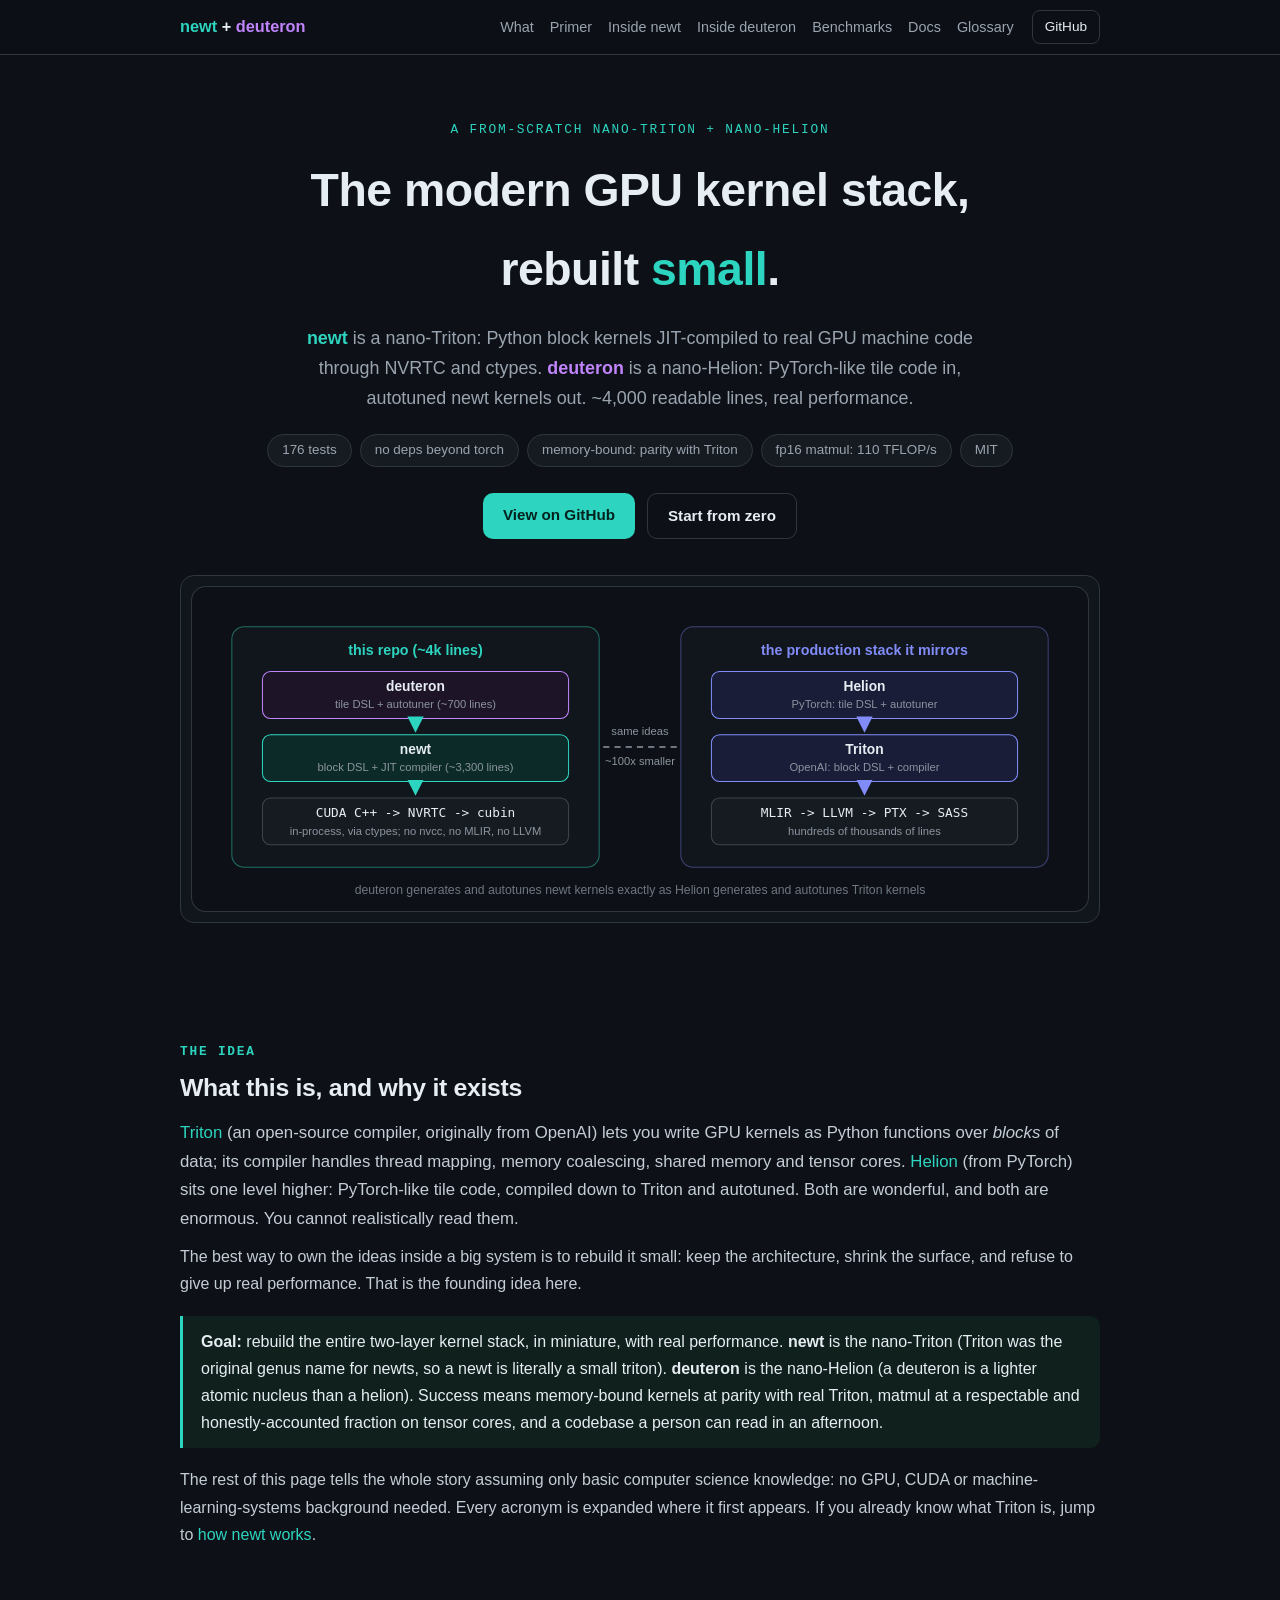
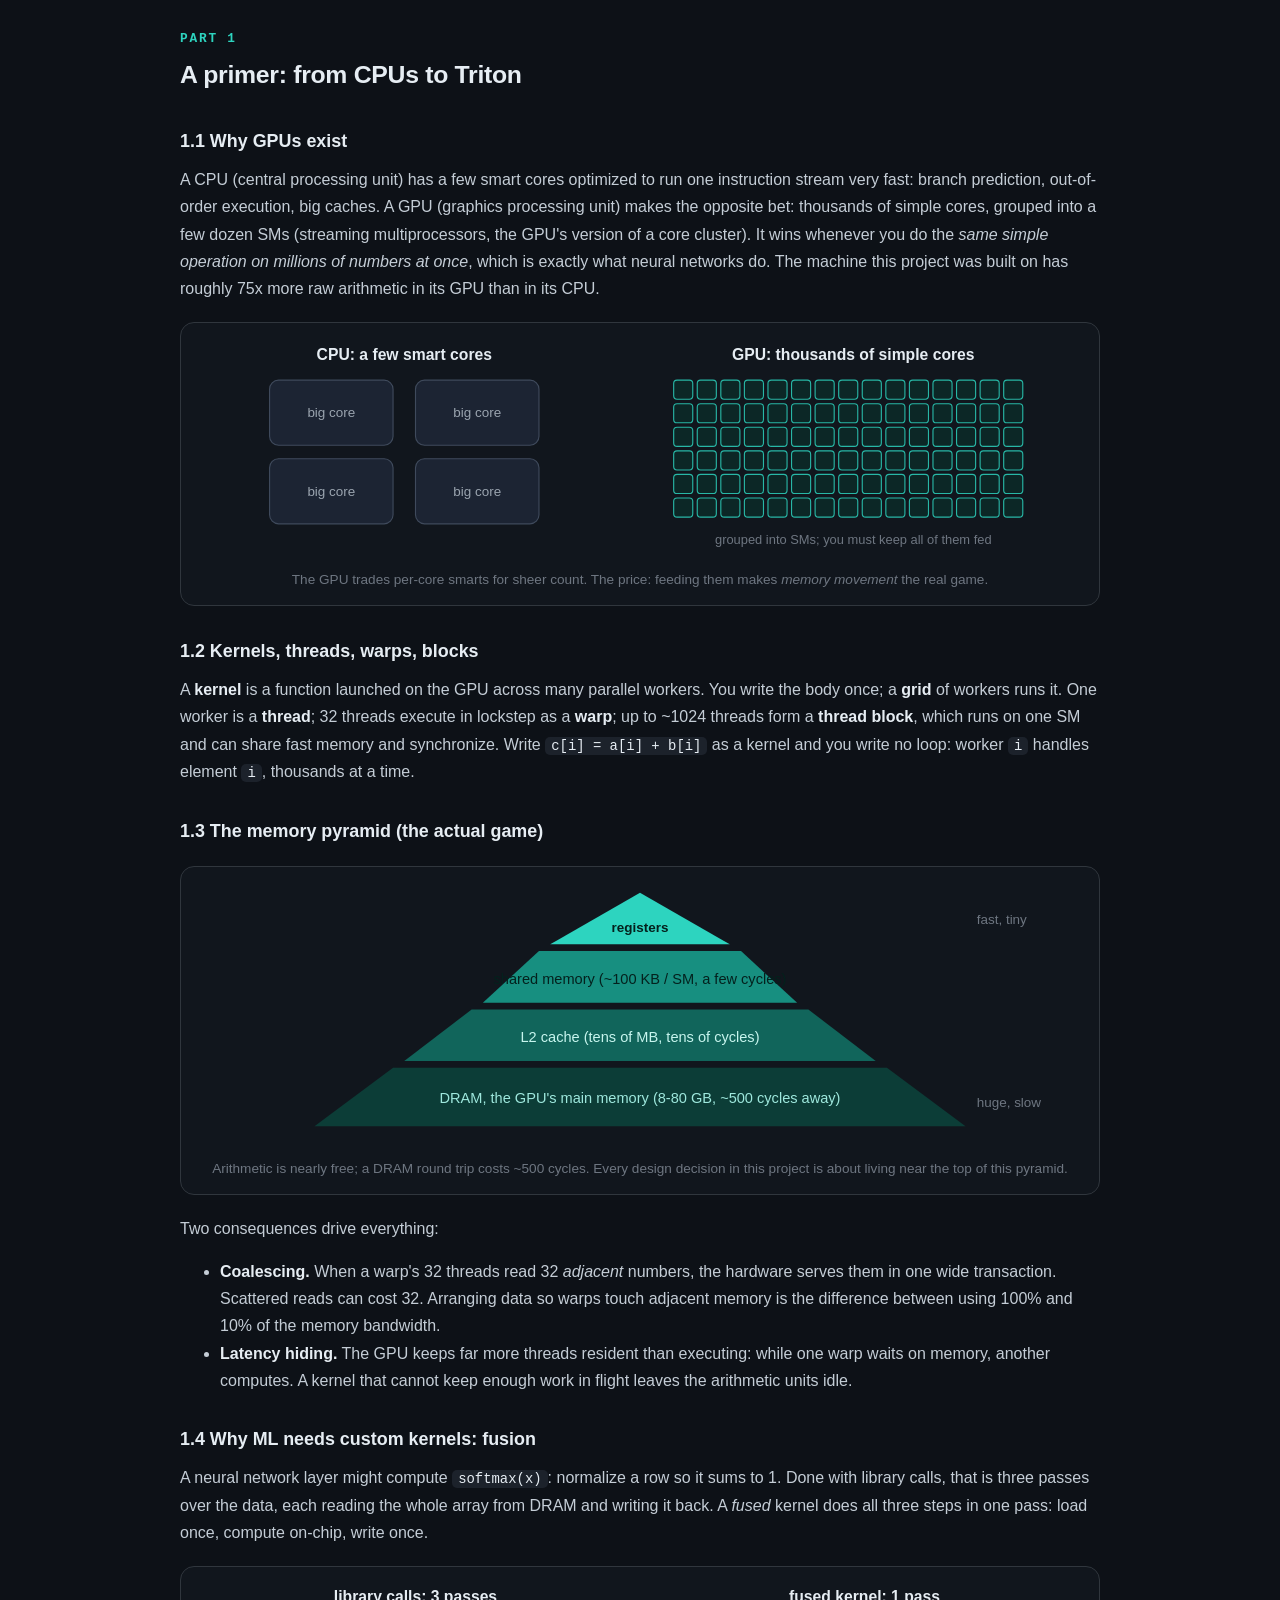
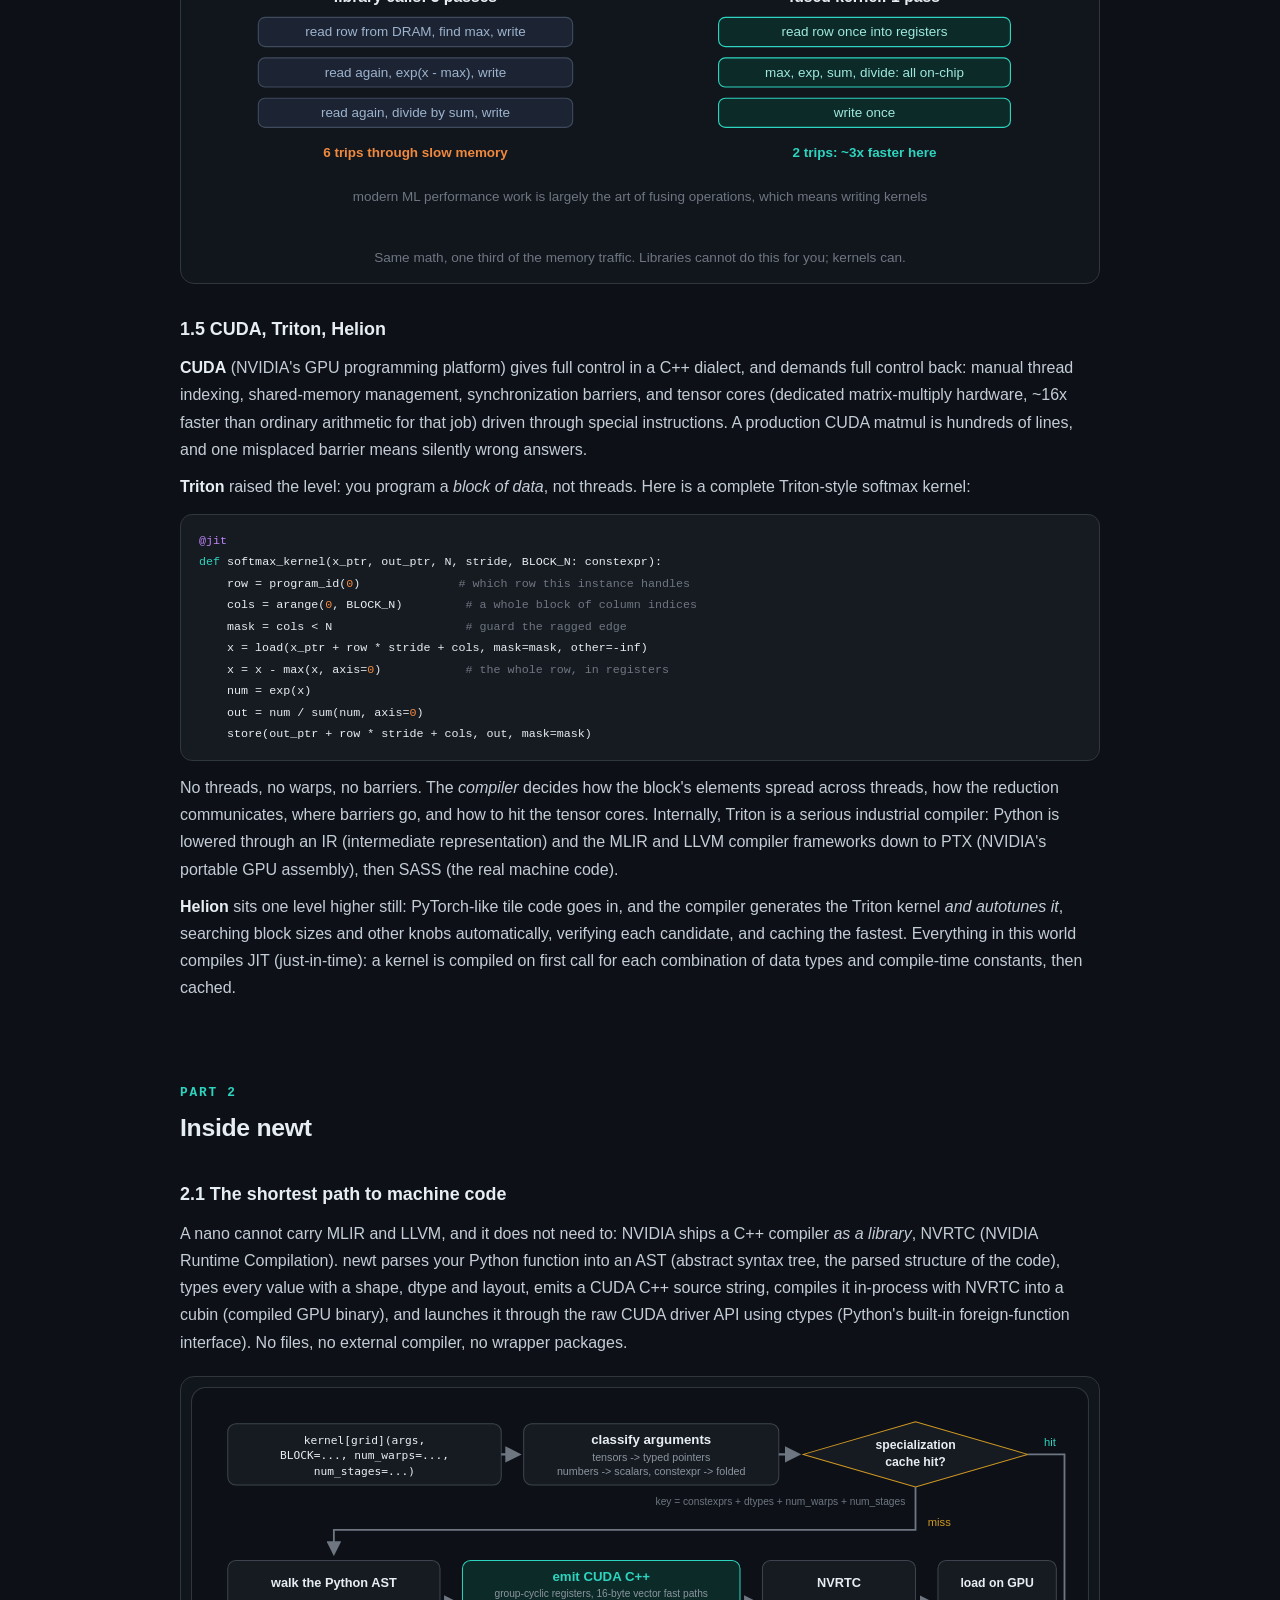
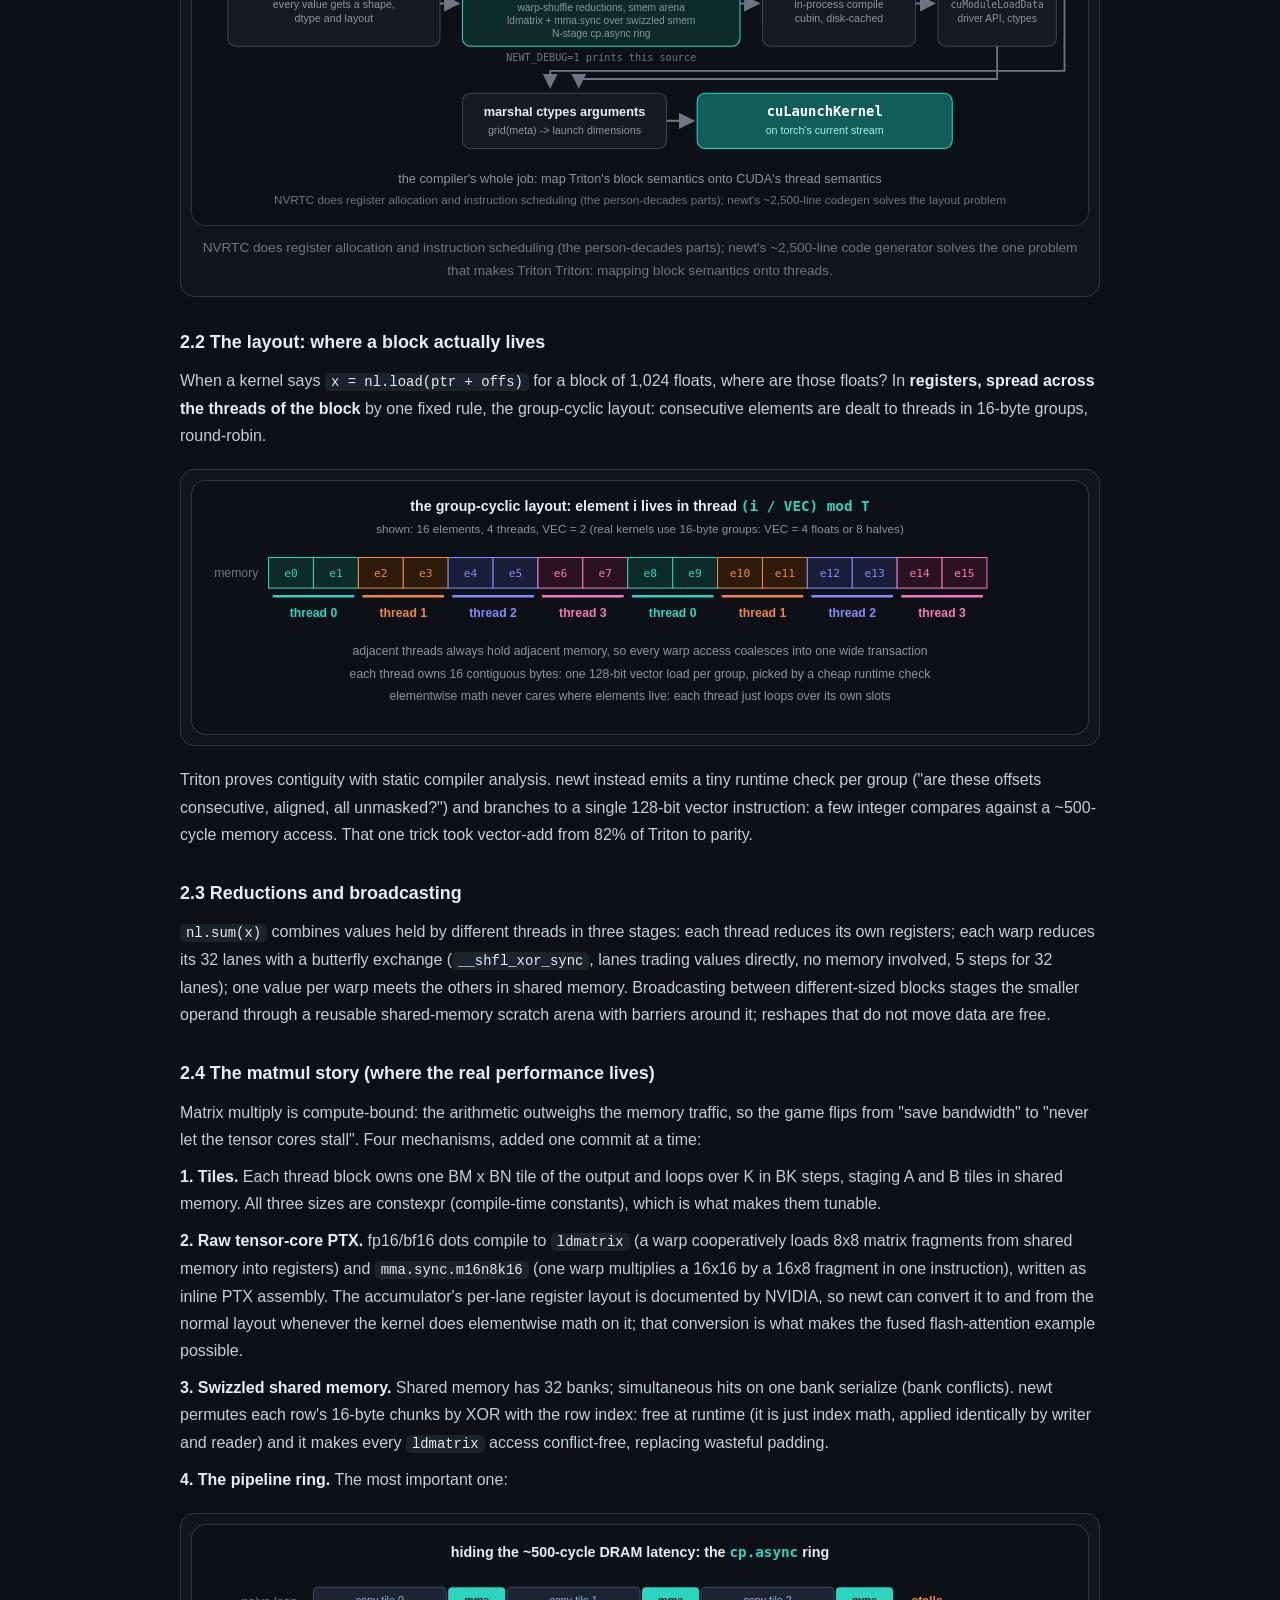
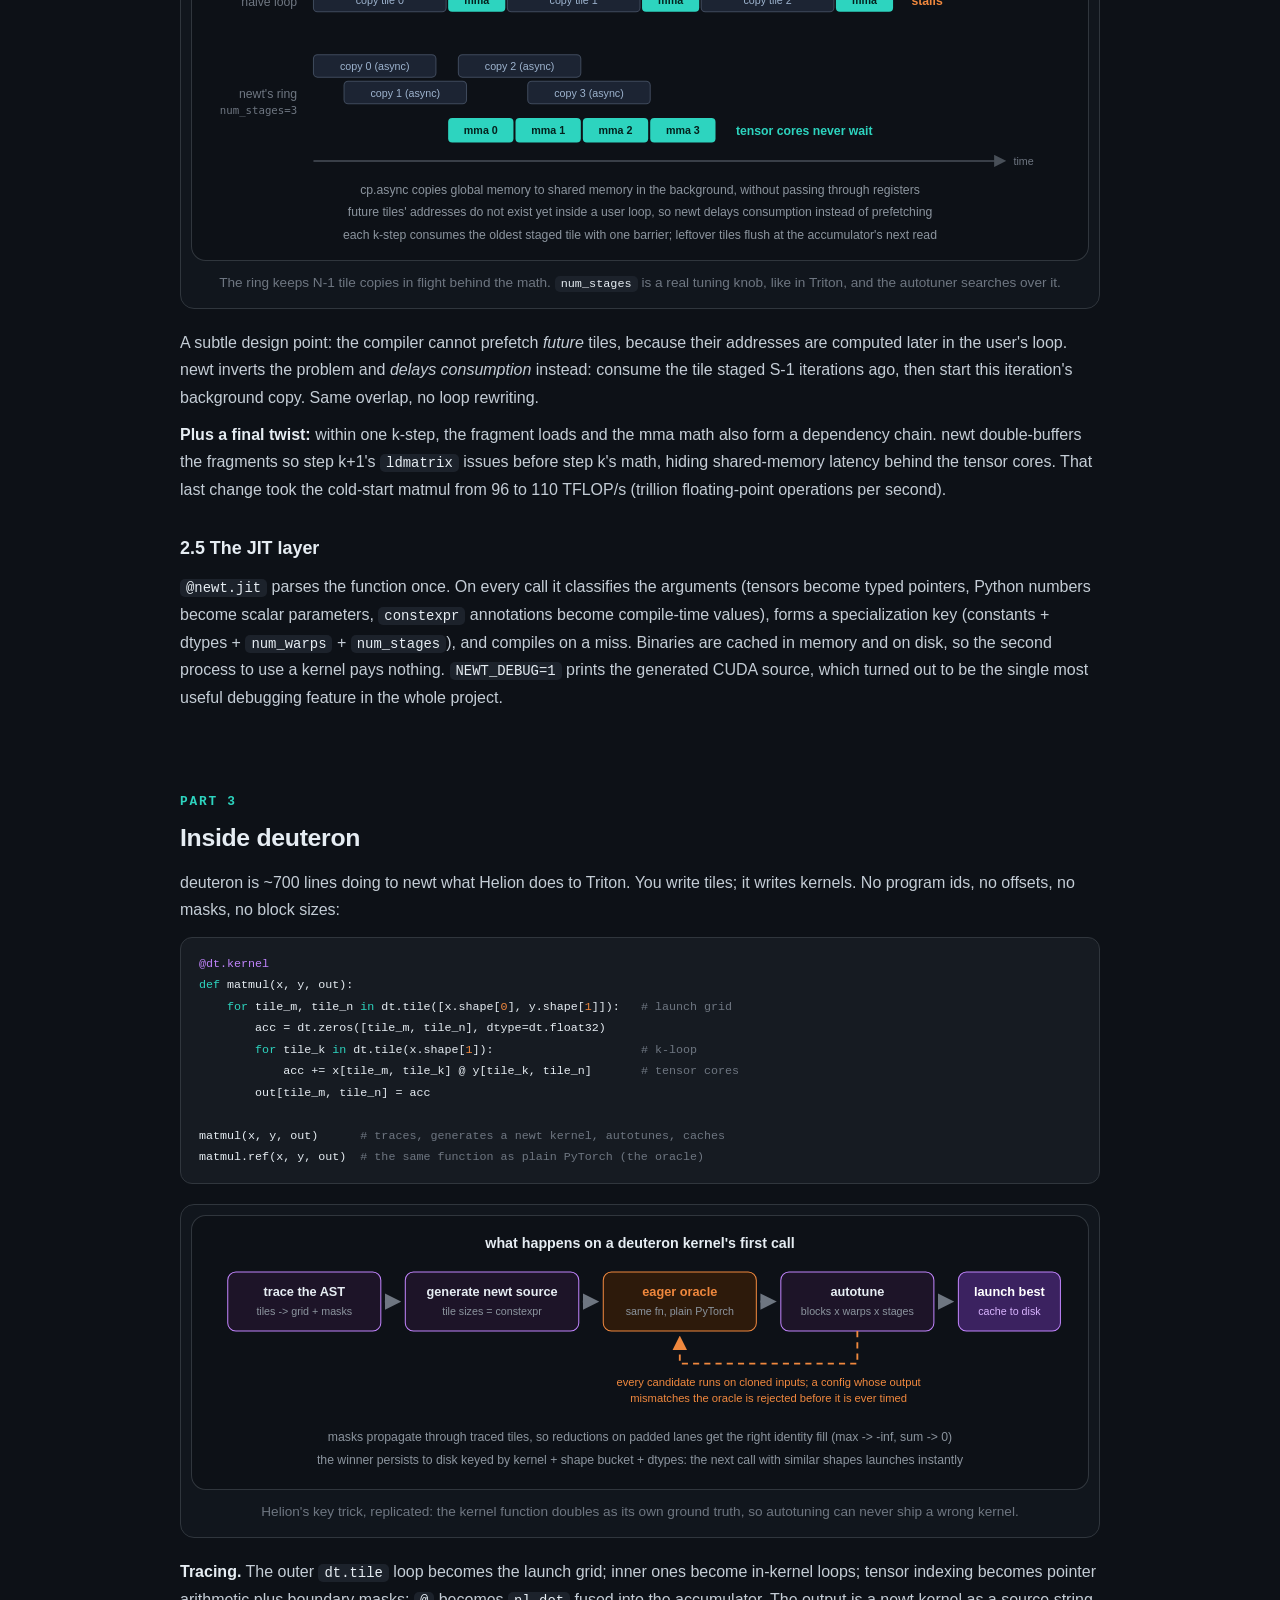
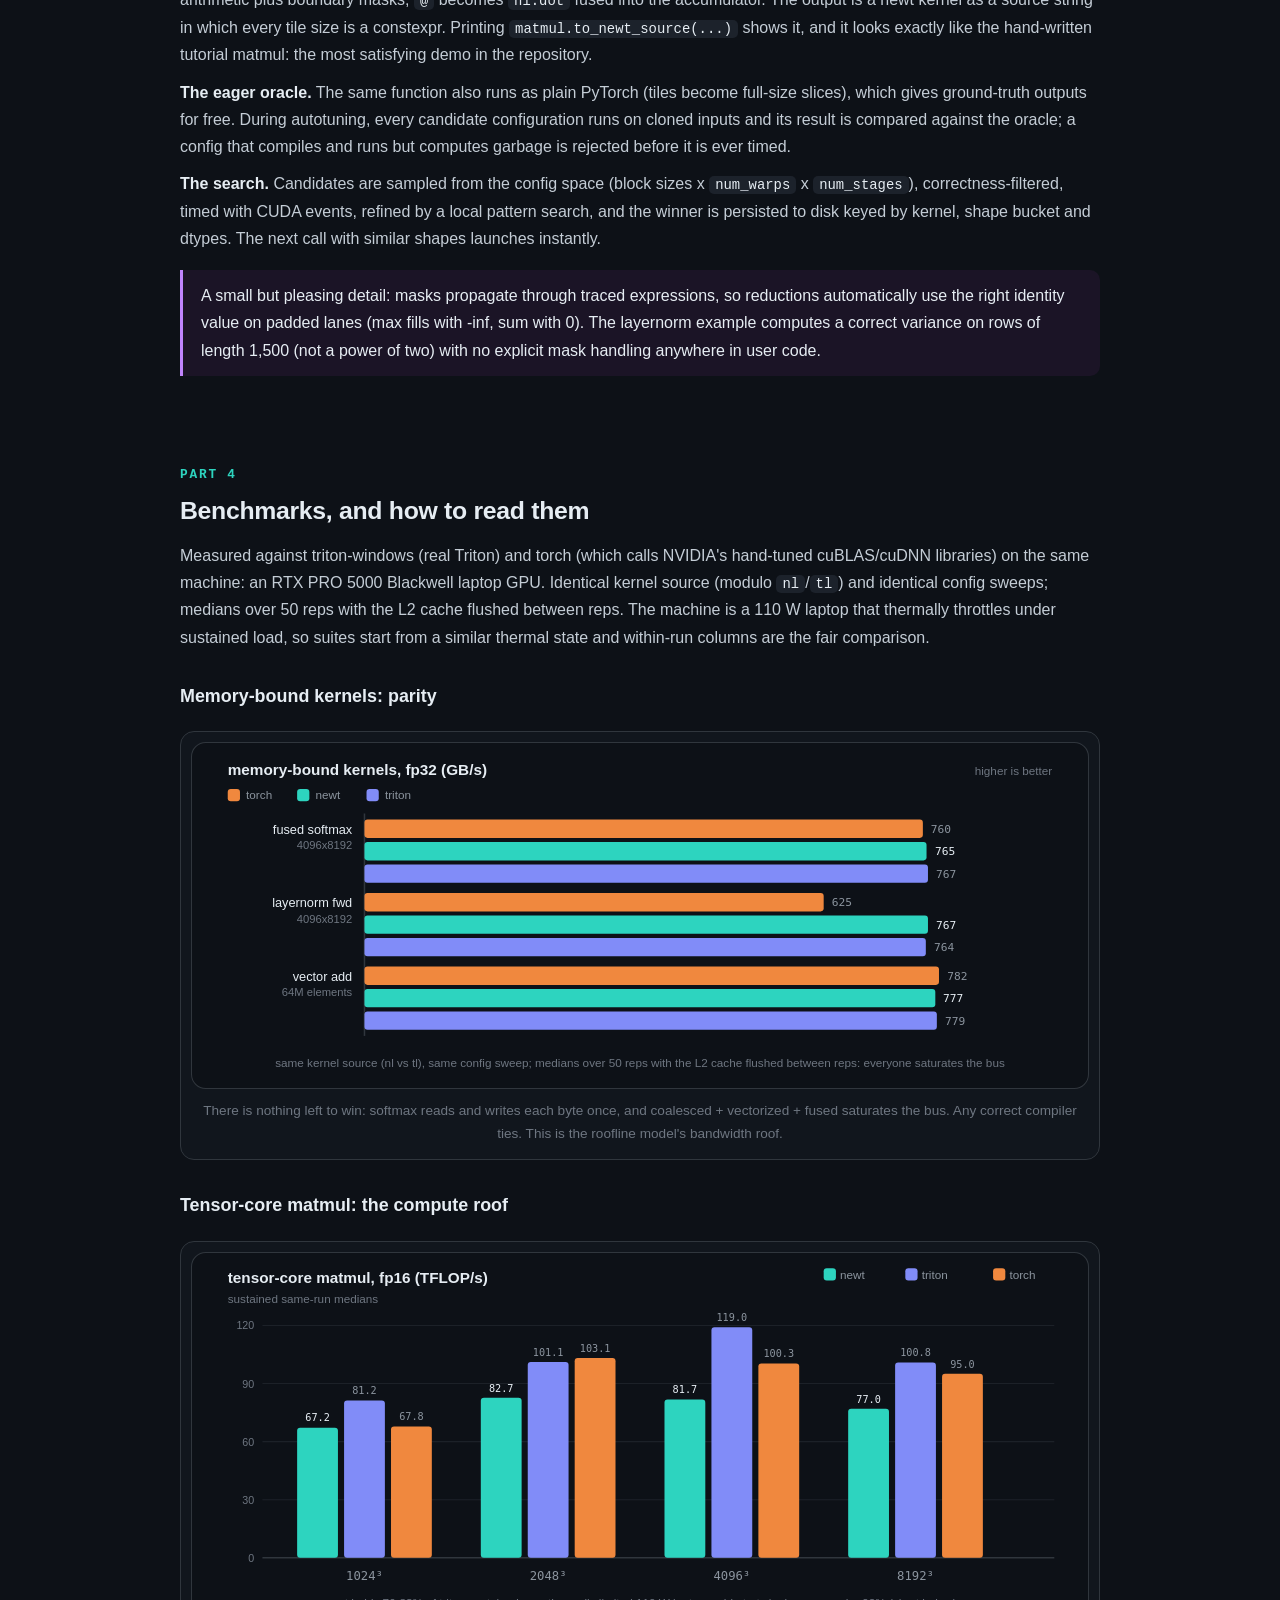
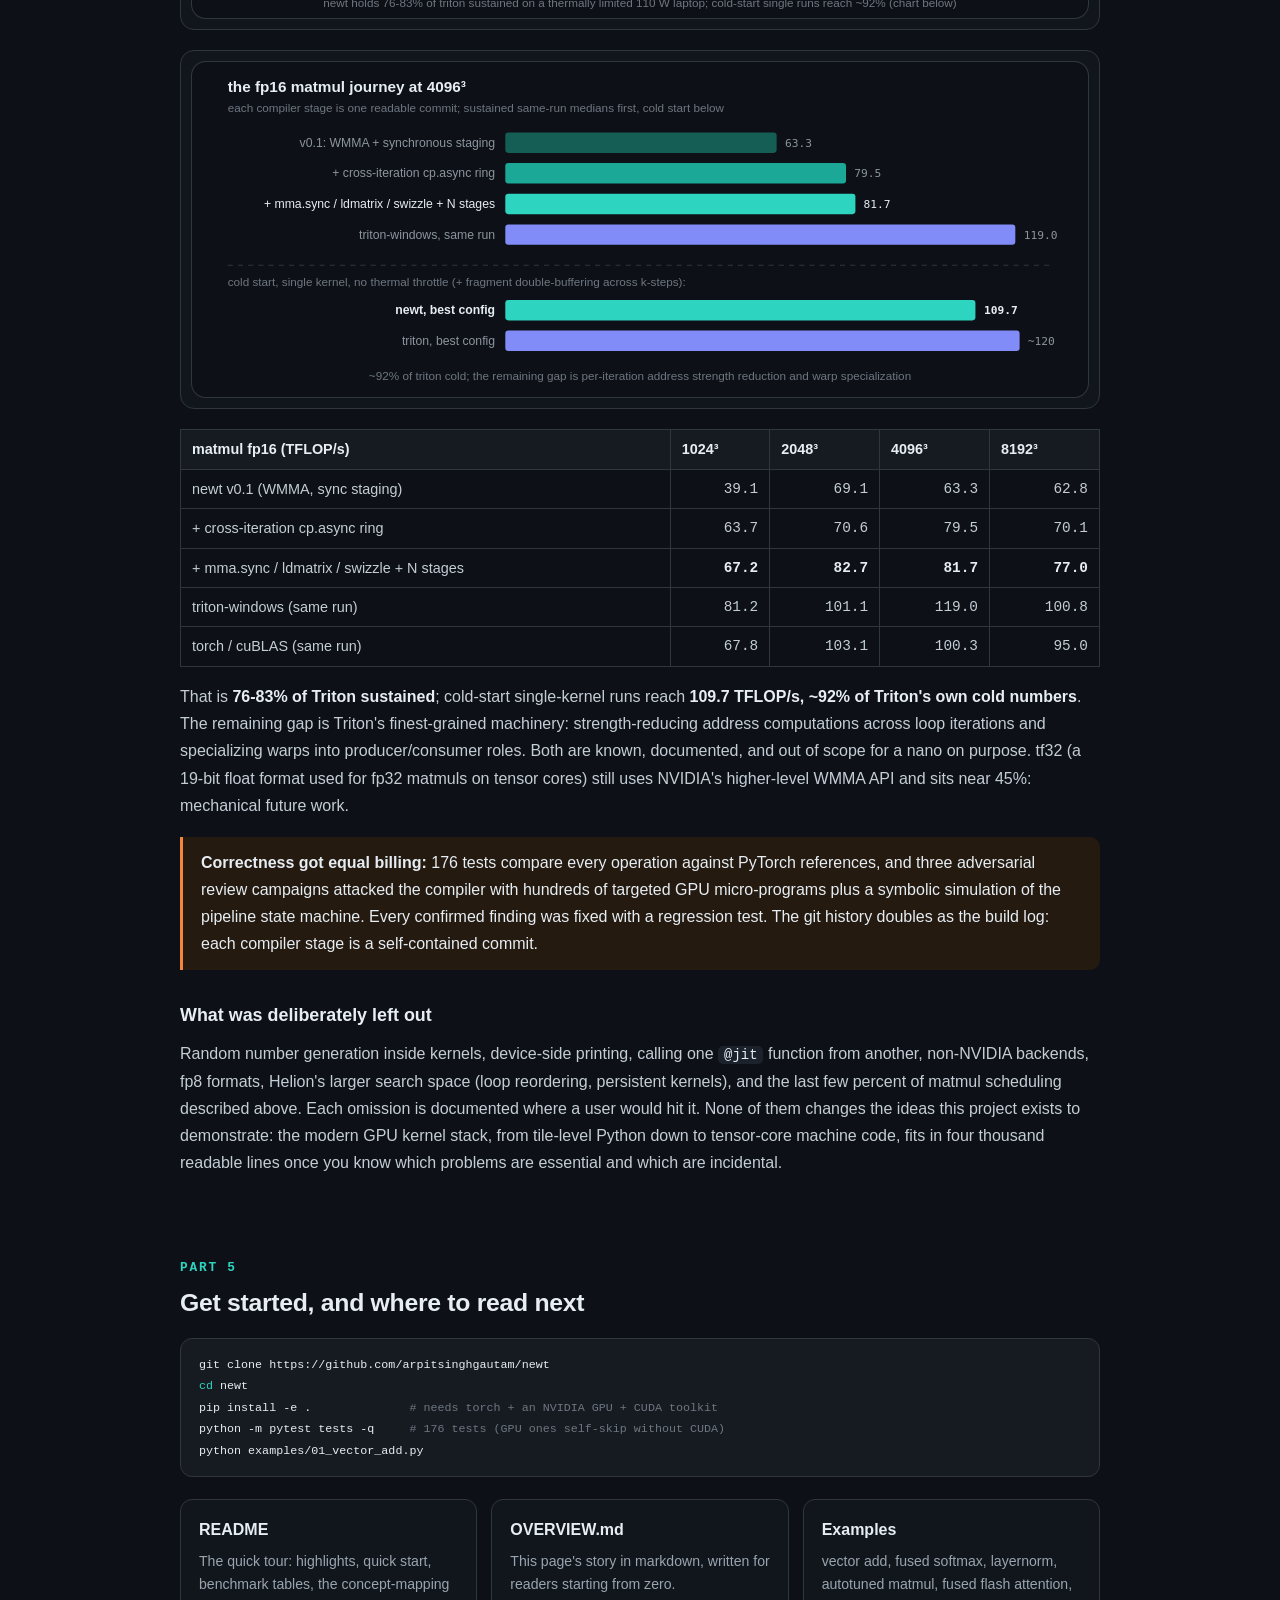
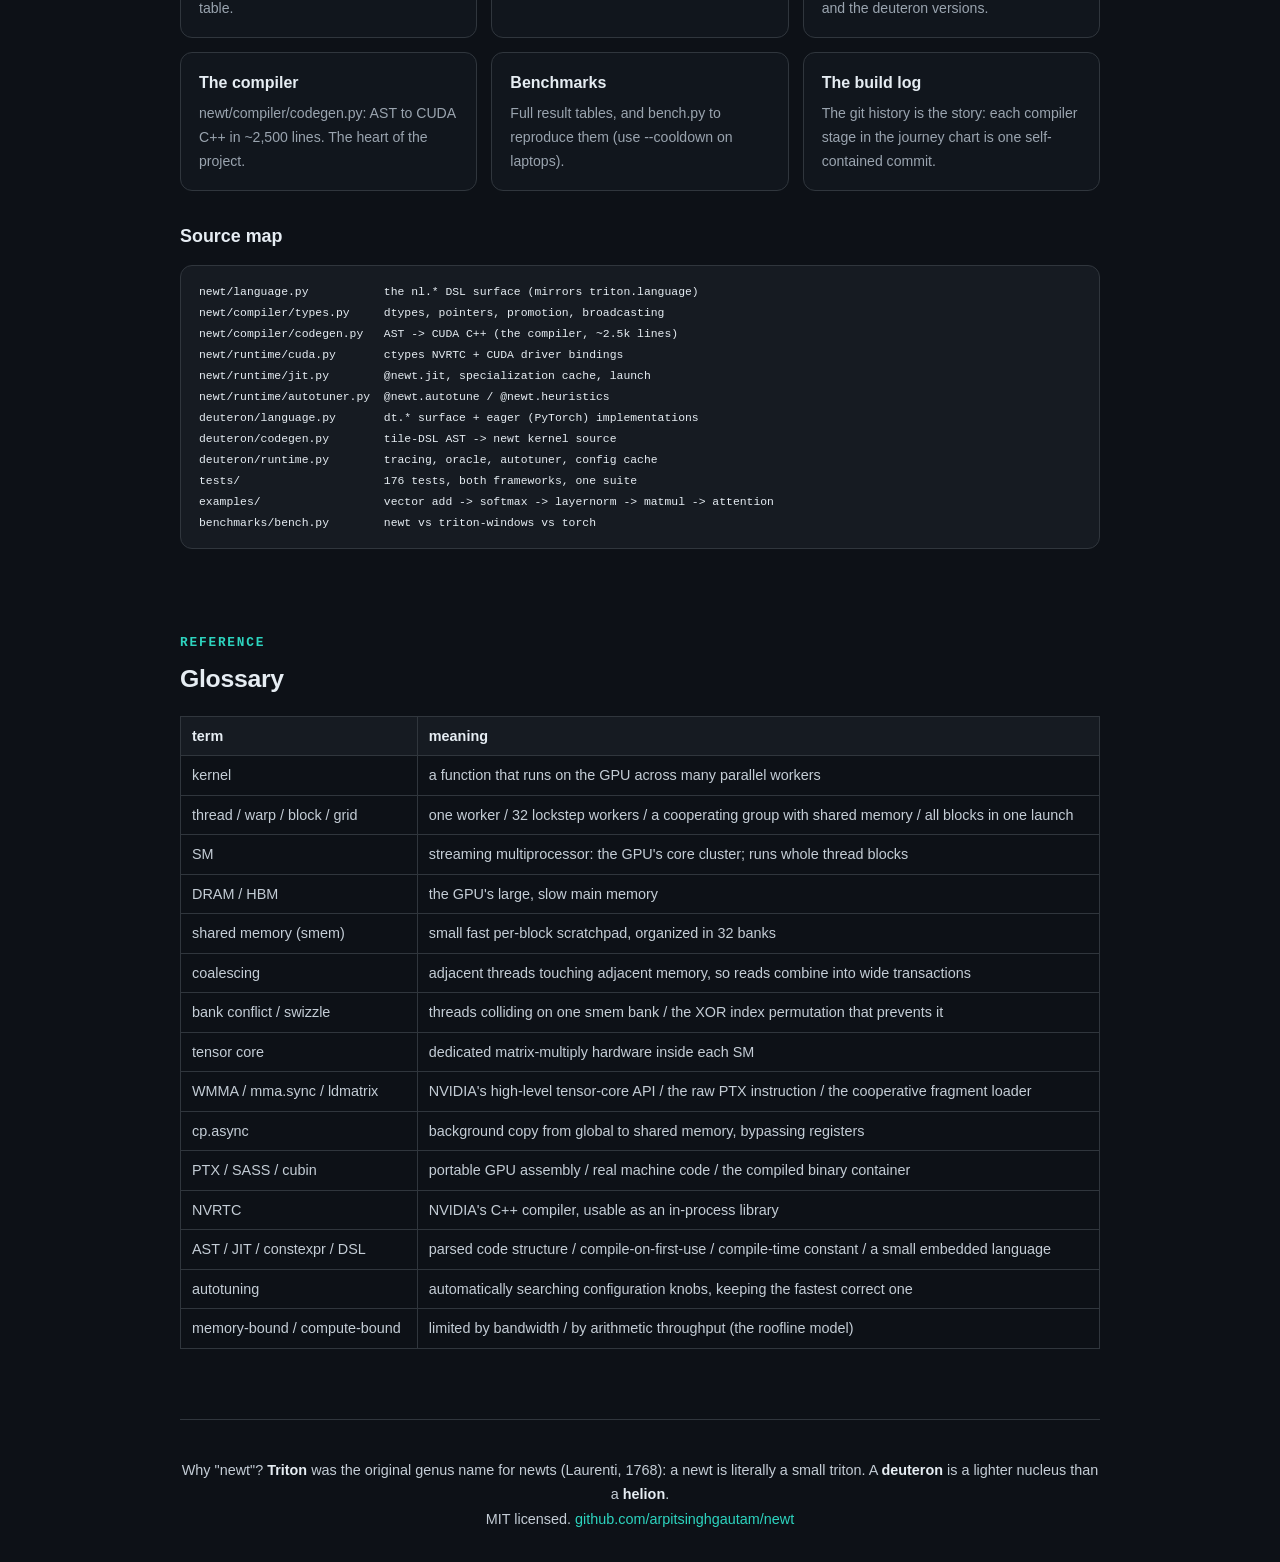
==== commit a431843c: "Clean up the repo" ====
--- a/docs/index.html
+++ b/docs/index.html
@@ -4,7 +4,18 @@
 <meta charset="utf-8">
 <meta name="viewport" content="width=device-width, initial-scale=1">
 <title>newt + deuteron: the GPU kernel stack, rebuilt small</title>
-<meta name="description" content="A from-scratch mini-Triton and mini-Helion: the modern GPU kernel DSL stack rebuilt in ~4,000 lines of readable Python, with real tensor-core performance.">
+<meta name="description" content="A from-scratch nano-Triton and nano-Helion: the modern GPU kernel DSL stack rebuilt in ~4,000 lines of readable Python, with real tensor-core performance.">
+<meta property="og:type" content="website">
+<meta property="og:title" content="newt + deuteron: the GPU kernel stack, rebuilt small">
+<meta property="og:description" content="A from-scratch nano-Triton and nano-Helion: ~4,000 lines of Python reaching memory-bandwidth parity with Triton and ~92% of its cold matmul throughput on real tensor cores.">
+<meta property="og:url" content="https://arpitsinghgautam.me/newt/">
+<meta property="og:image" content="https://arpitsinghgautam.me/newt/assets/og-card.png">
+<meta property="og:image:width" content="1200">
+<meta property="og:image:height" content="630">
+<meta name="twitter:card" content="summary_large_image">
+<meta name="twitter:title" content="newt + deuteron: the GPU kernel stack, rebuilt small">
+<meta name="twitter:description" content="A from-scratch nano-Triton and nano-Helion: ~4,000 lines of Python reaching memory-bandwidth parity with Triton and ~92% of its cold matmul throughput on real tensor cores.">
+<meta name="twitter:image" content="https://arpitsinghgautam.me/newt/assets/og-card.png">
 <link rel="icon" href="data:image/svg+xml,%3Csvg xmlns='http://www.w3.org/2000/svg' viewBox='0 0 32 32'%3E%3Crect width='32' height='32' rx='7' fill='%230d1117'/%3E%3Ctext x='16' y='23' text-anchor='middle' font-family='monospace' font-size='19' font-weight='bold' fill='%232dd4bf'%3En%3C/text%3E%3C/svg%3E">
 <style>
   :root {
@@ -117,11 +128,11 @@
 <div class="wrap" id="top">
 
 <header class="hero">
-  <div class="kicker">a from-scratch mini-Triton + mini-Helion</div>
+  <div class="kicker">a from-scratch nano-Triton + nano-Helion</div>
   <h1>The modern GPU kernel stack,<br>rebuilt <span class="nw">small</span>.</h1>
-  <p class="sub"><span style="color:var(--teal);font-weight:600">newt</span> is a mini-Triton:
+  <p class="sub"><span style="color:var(--teal);font-weight:600">newt</span> is a nano-Triton:
   Python block kernels JIT-compiled to real GPU machine code through NVRTC and ctypes.
-  <span style="color:var(--purple);font-weight:600">deuteron</span> is a mini-Helion:
+  <span style="color:var(--purple);font-weight:600">deuteron</span> is a nano-Helion:
   PyTorch-like tile code in, autotuned newt kernels out. ~4,000 readable lines, real performance.</p>
   <div class="pillrow">
     <span class="pill">176 tests</span>
@@ -150,15 +161,14 @@
 PyTorch) sits one level higher: PyTorch-like tile code, compiled down to Triton and
 autotuned. Both are wonderful, and both are enormous. You cannot realistically read them.</p>
 
-<p>The best way to own the ideas inside a big system is to rebuild it small, the way
-<a href="https://github.com/GeeeekExplorer/nano-vllm">nano-vllm</a> rebuilt the vLLM
-inference engine in ~1,200 readable lines with comparable throughput. That is the
+<p>The best way to own the ideas inside a big system is to rebuild it small: keep the
+architecture, shrink the surface, and refuse to give up real performance. That is the
 founding idea here.</p>
 
 <div class="callout">
 <strong>Goal:</strong> rebuild the entire two-layer kernel stack, in miniature, with real
-performance. <strong>newt</strong> is the mini-Triton (Triton was the original genus name for
-newts, so a newt is literally a small triton). <strong>deuteron</strong> is the mini-Helion
+performance. <strong>newt</strong> is the nano-Triton (Triton was the original genus name for
+newts, so a newt is literally a small triton). <strong>deuteron</strong> is the nano-Helion
 (a deuteron is a lighter atomic nucleus than a helion). Success means memory-bound kernels
 at parity with real Triton, matmul at a respectable and honestly-accounted fraction on
 tensor cores, and a codebase a person can read in an afternoon.
@@ -323,7 +333,7 @@
 <h2><span class="kicker">part 2</span>Inside newt</h2>
 
 <h3>2.1 The shortest path to machine code</h3>
-<p>A mini cannot carry MLIR and LLVM, and it does not need to: NVIDIA ships a C++ compiler
+<p>A nano cannot carry MLIR and LLVM, and it does not need to: NVIDIA ships a C++ compiler
 <em>as a library</em>, NVRTC (NVIDIA Runtime Compilation). newt parses your Python function
 into an AST (abstract syntax tree, the parsed structure of the code), types every value
 with a shape, dtype and layout, emits a CUDA C++ source string, compiles it in-process
@@ -504,7 +514,7 @@
 <strong>109.7 TFLOP/s, ~92% of Triton's own cold numbers</strong>. The remaining gap is
 Triton's finest-grained machinery: strength-reducing address computations across loop
 iterations and specializing warps into producer/consumer roles. Both are known,
-documented, and out of scope for a mini on purpose. tf32 (a 19-bit float format used for
+documented, and out of scope for a nano on purpose. tf32 (a 19-bit float format used for
 fp32 matmuls on tensor cores) still uses NVIDIA's higher-level WMMA API and sits near 45%:
 mechanical future work.</p>
 
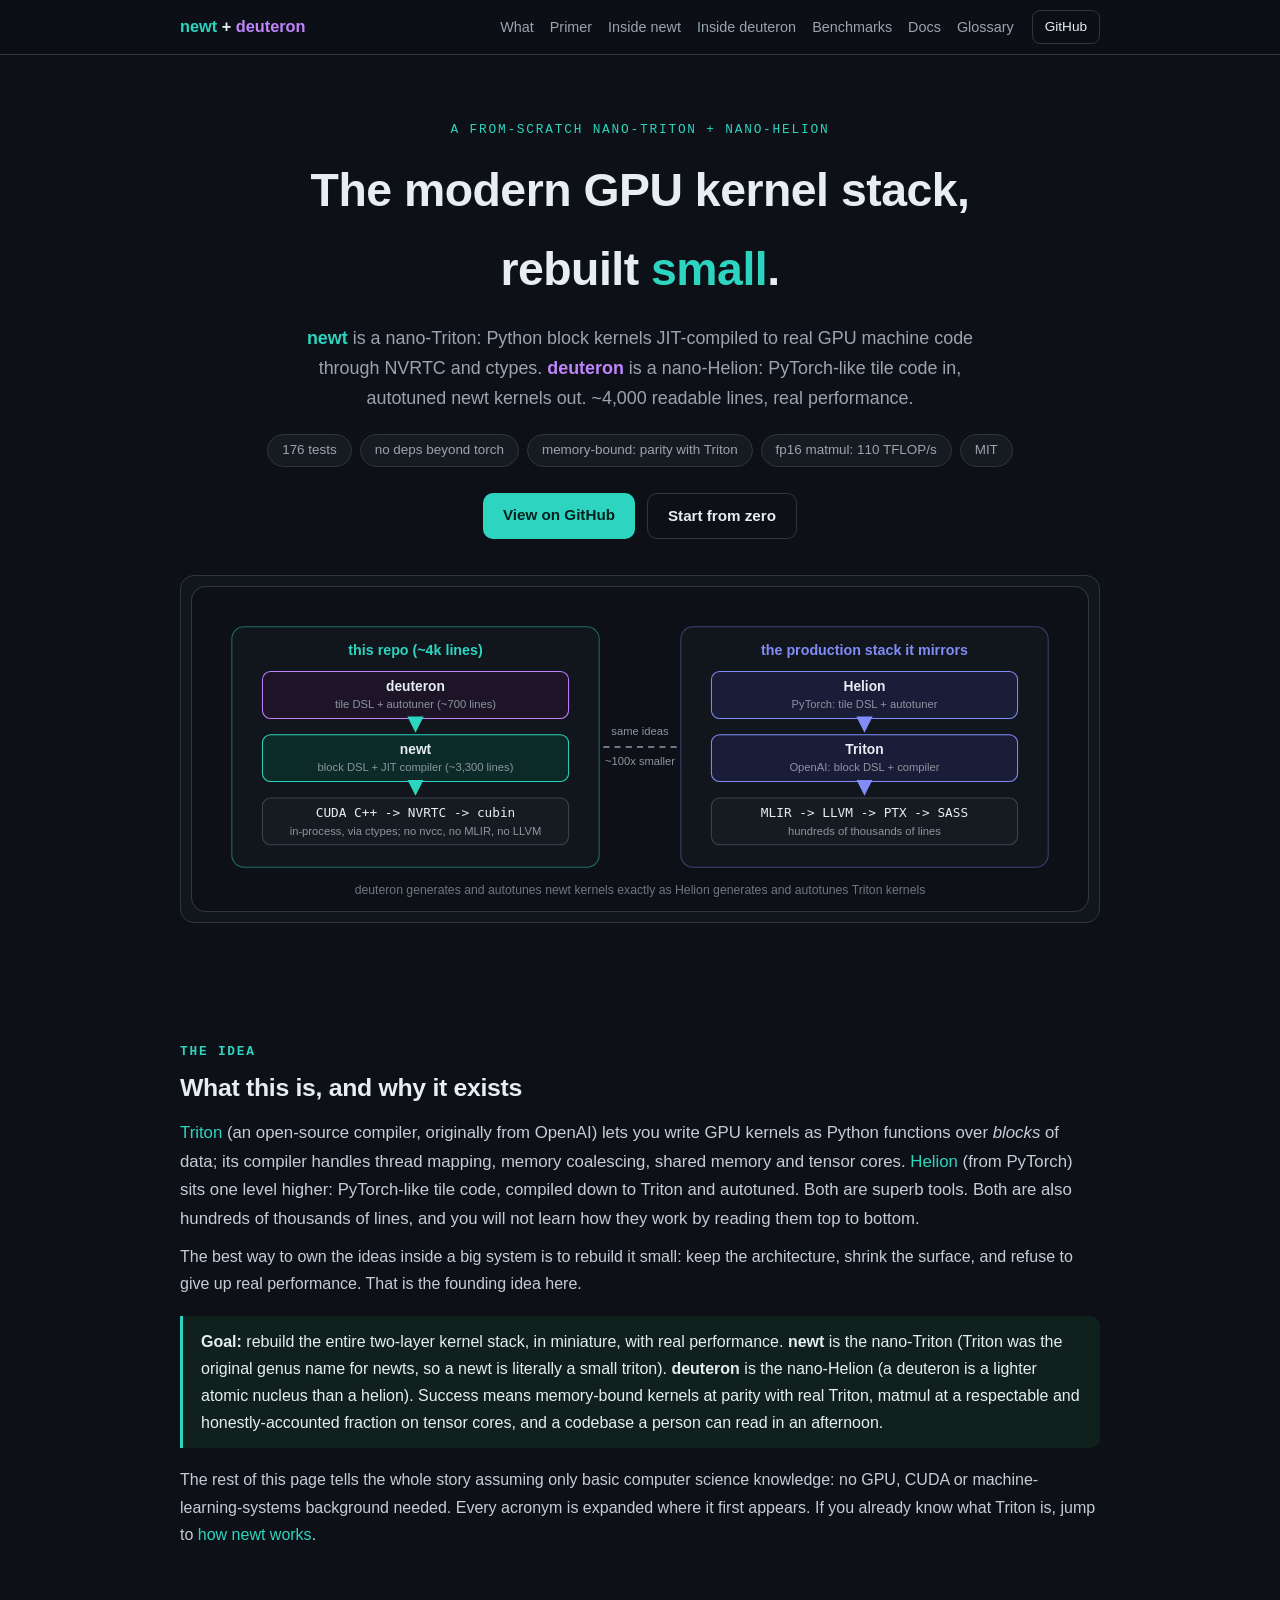
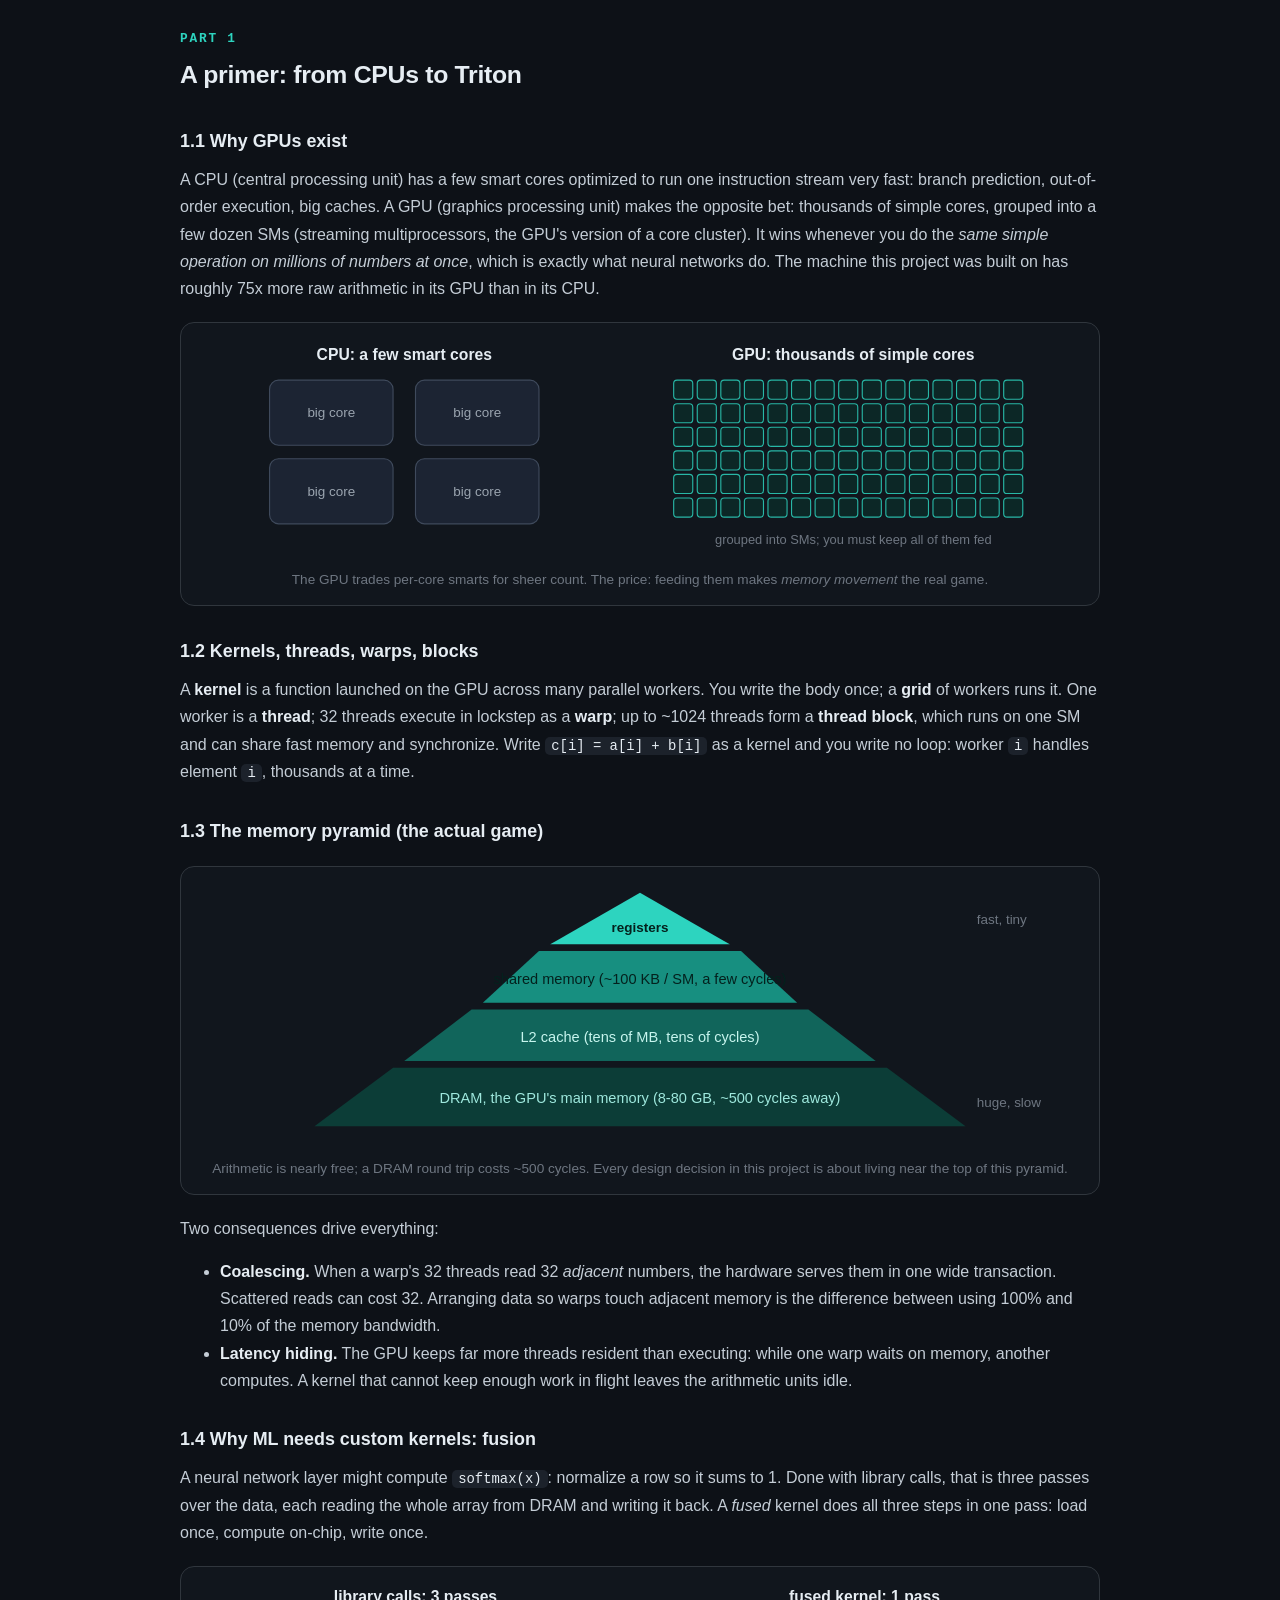
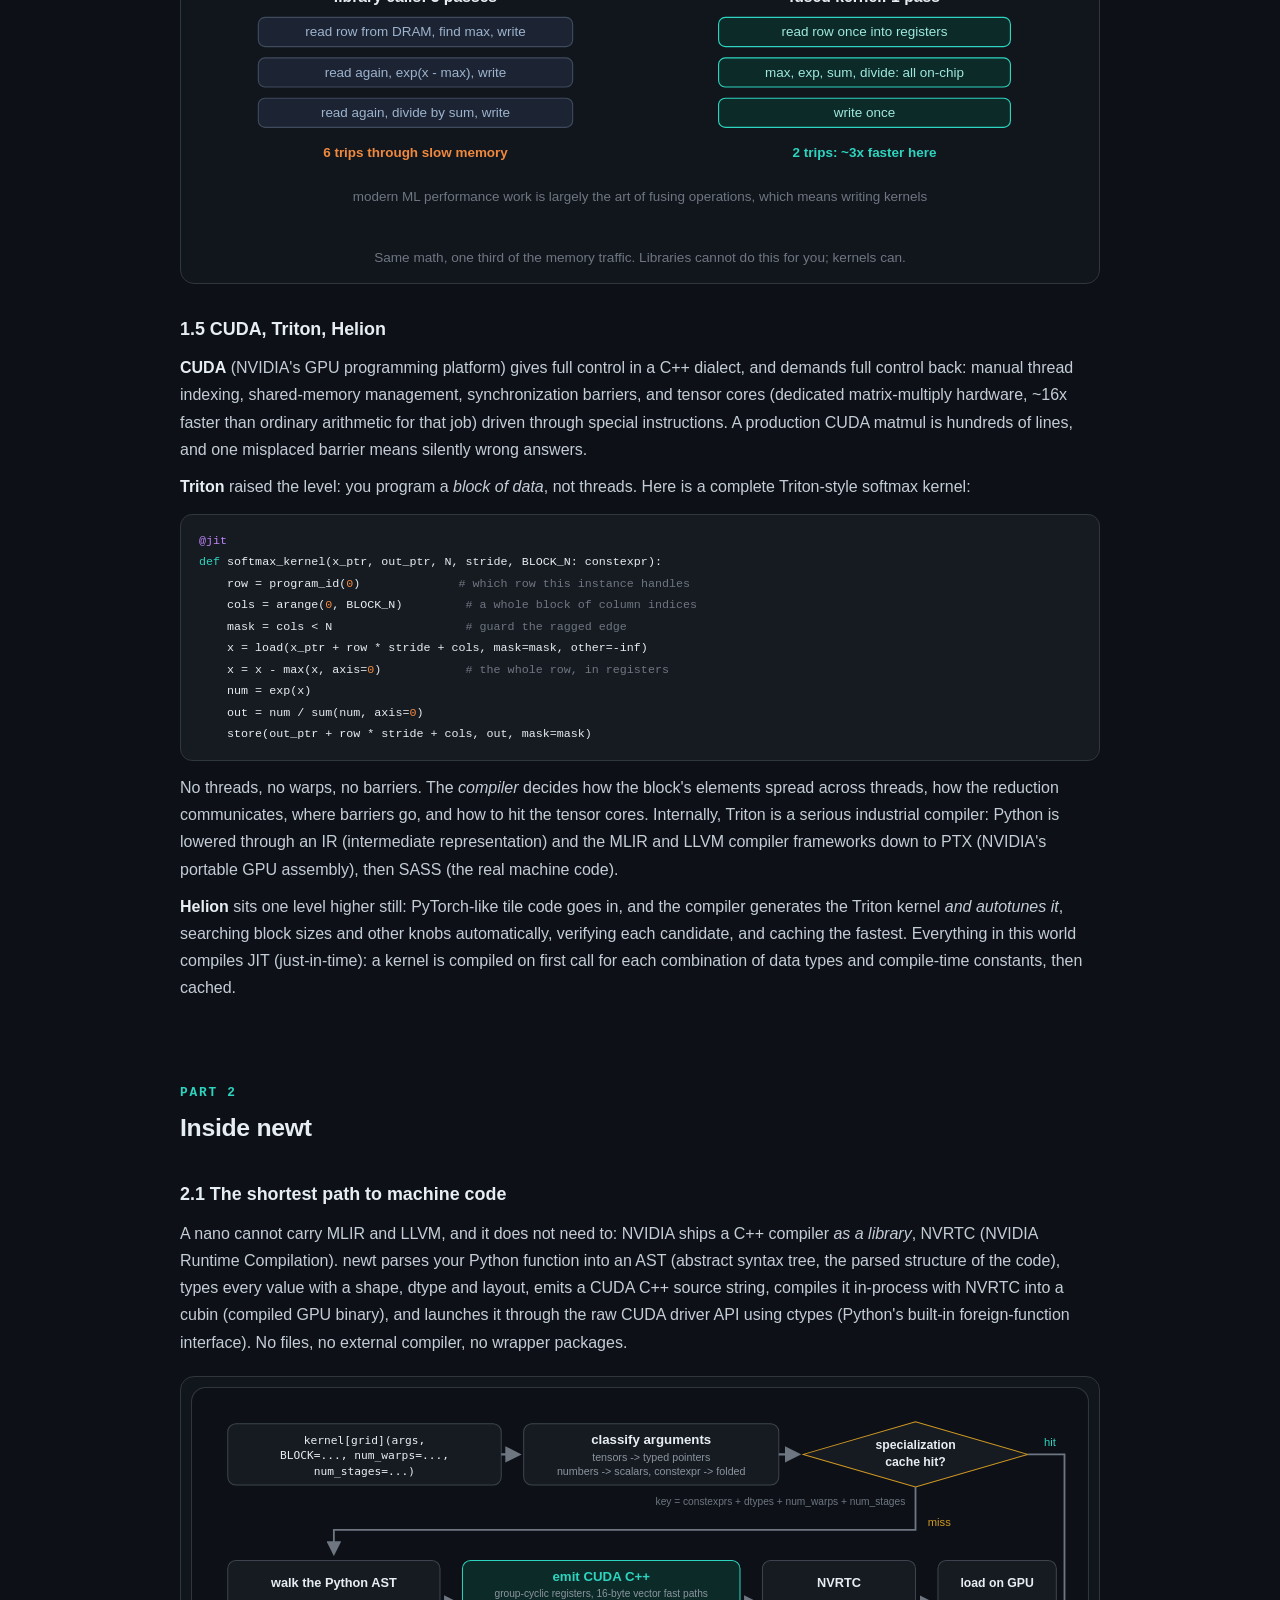
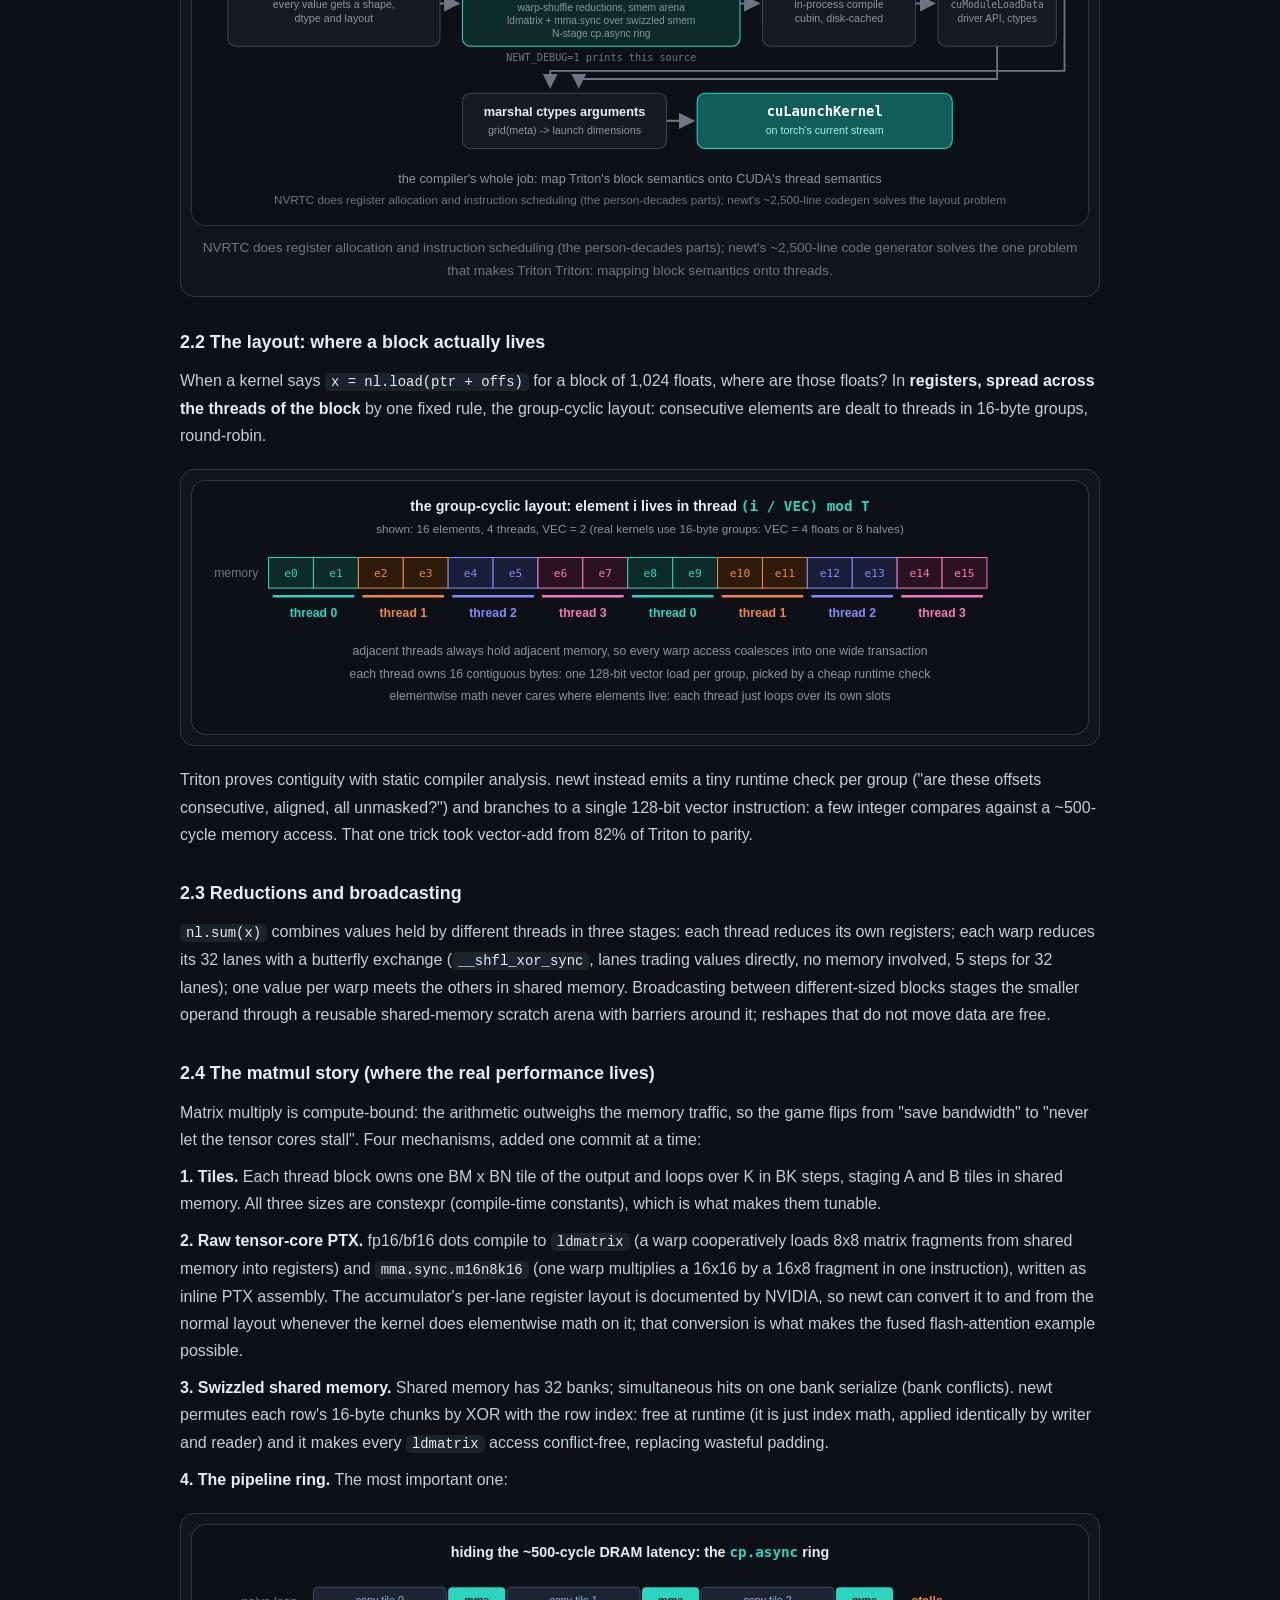
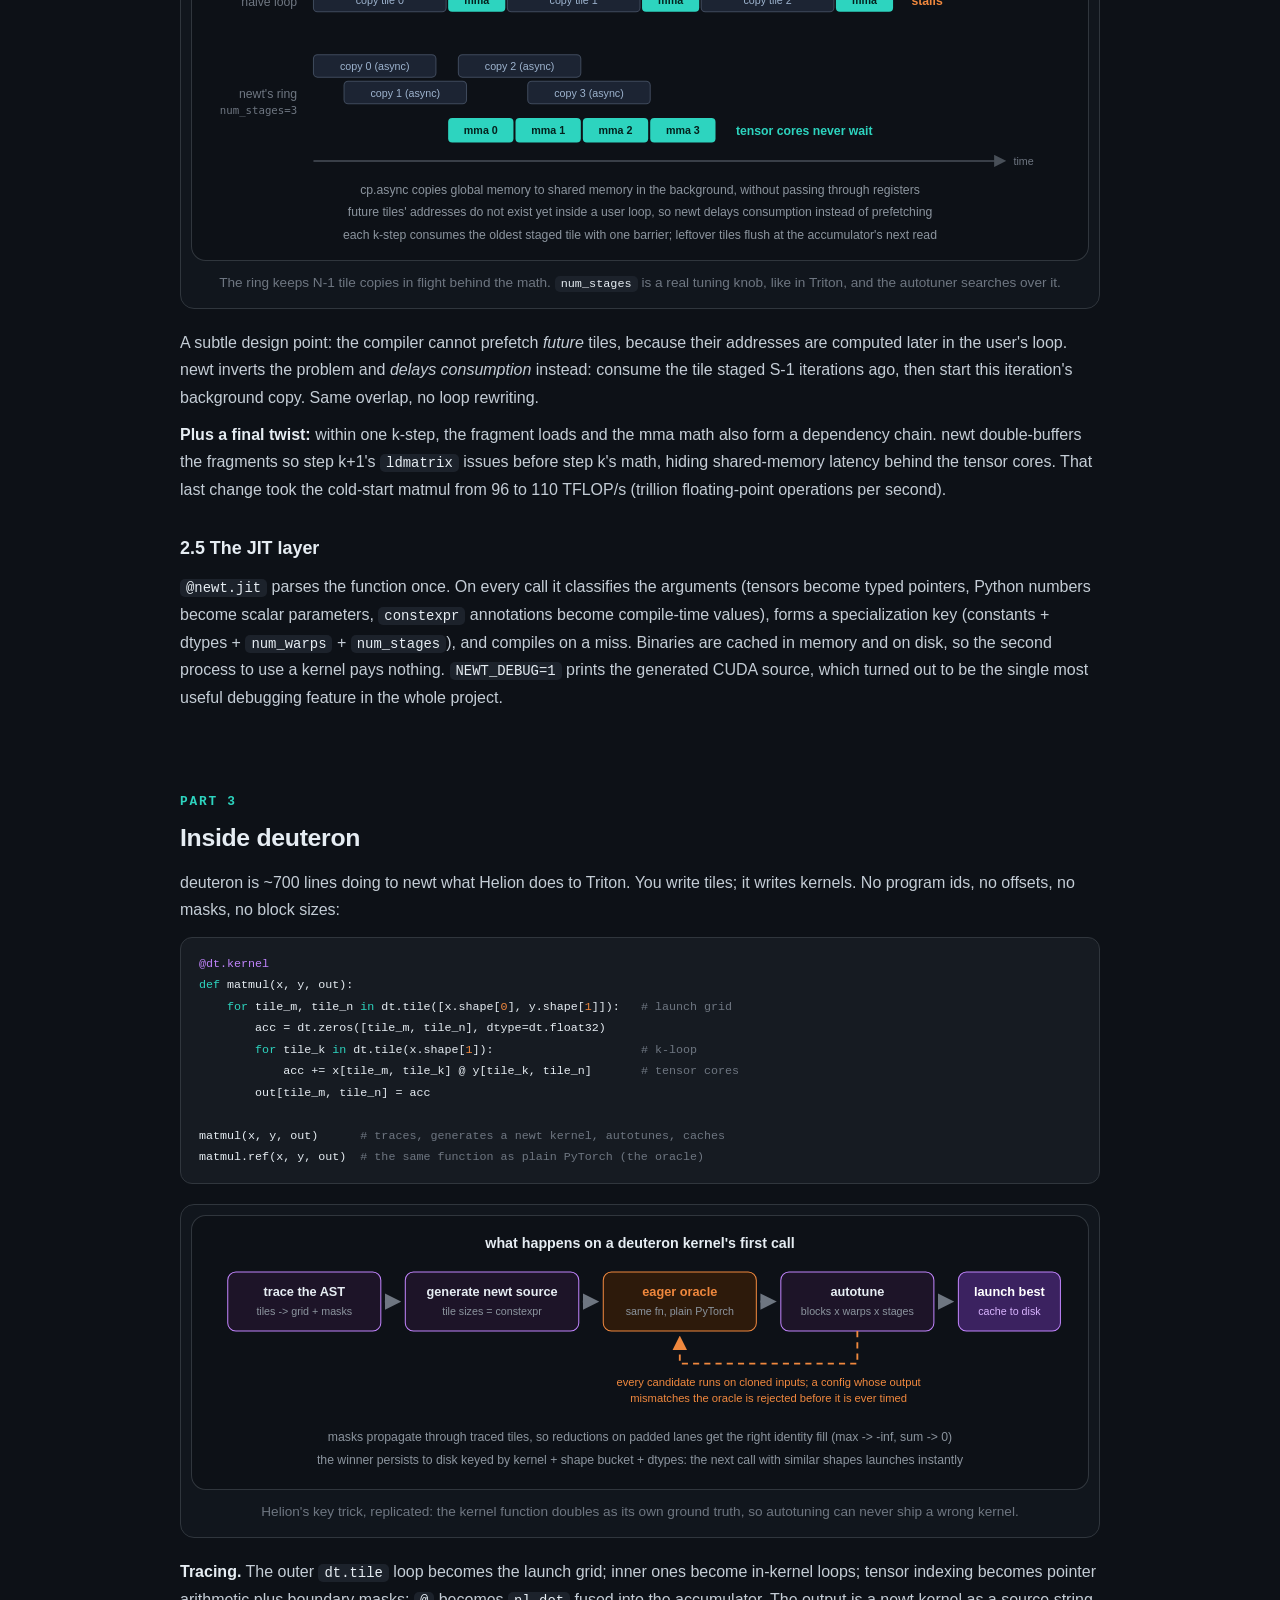
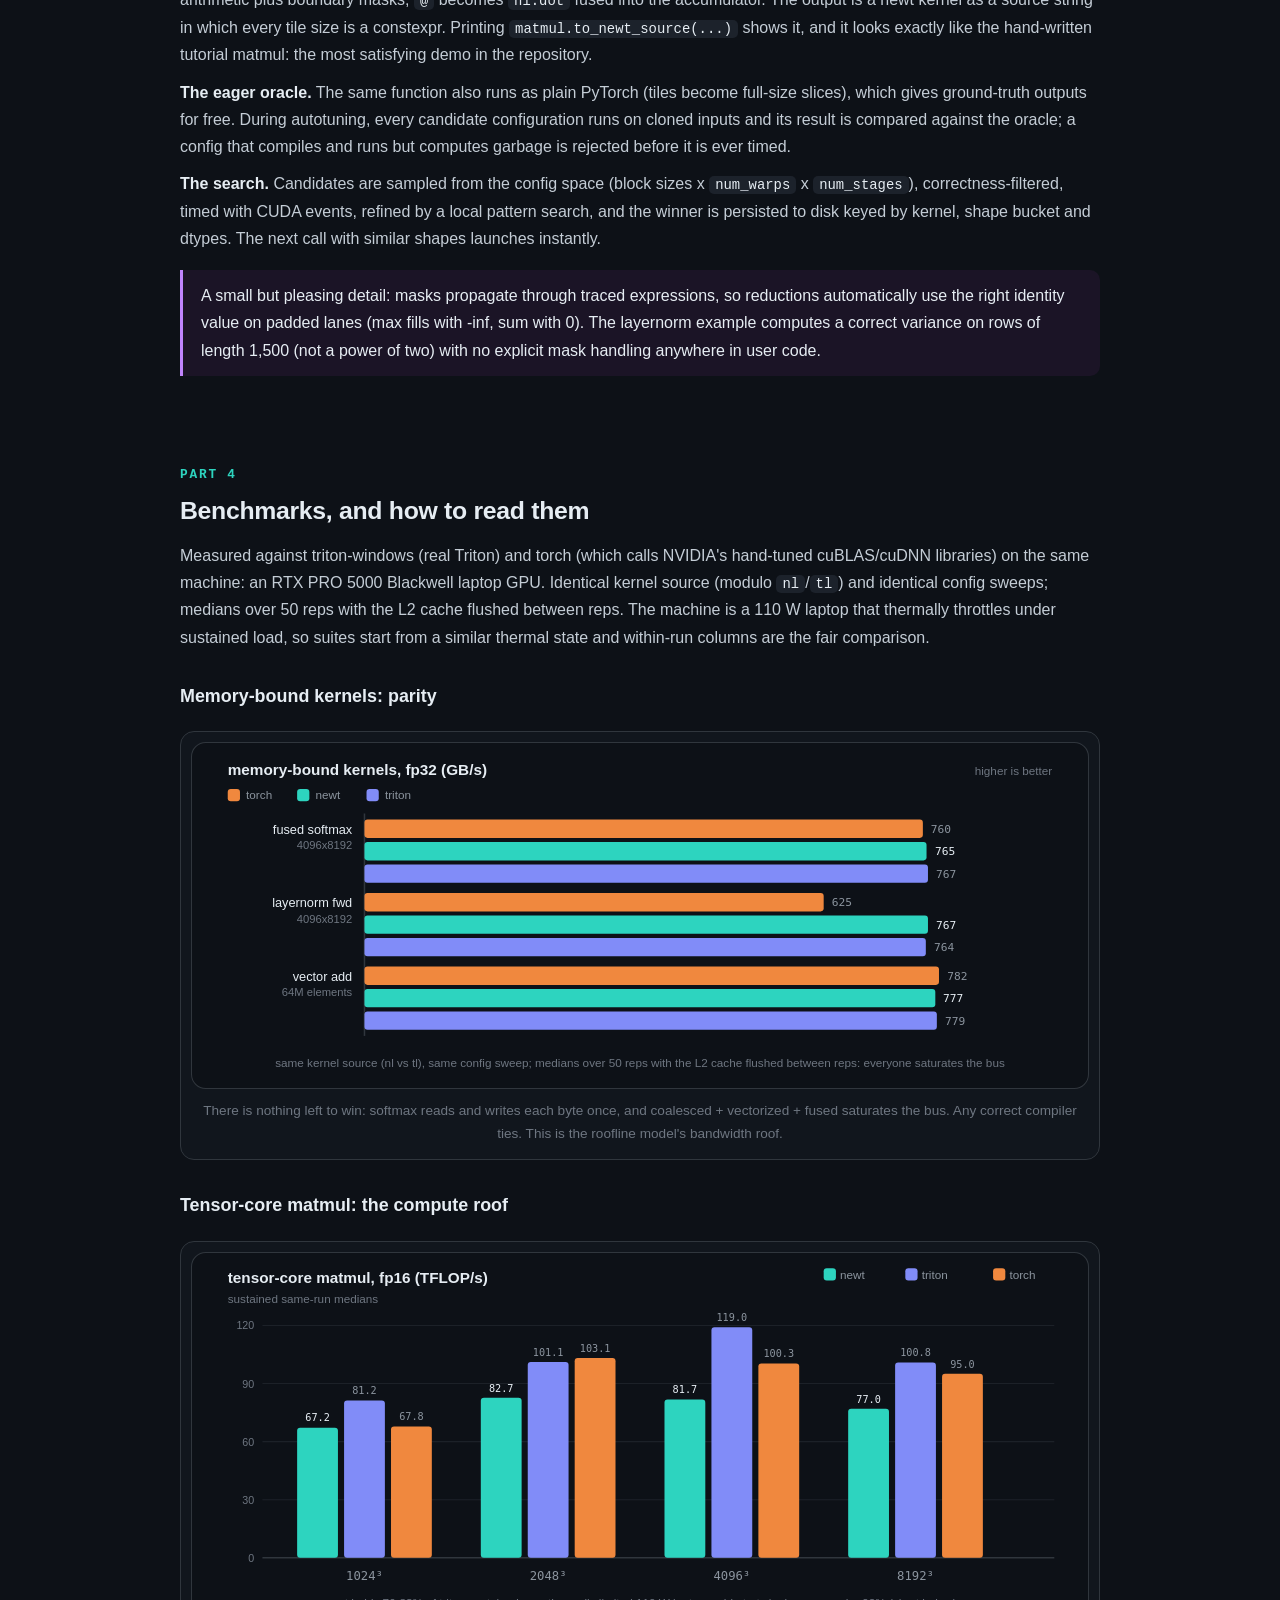
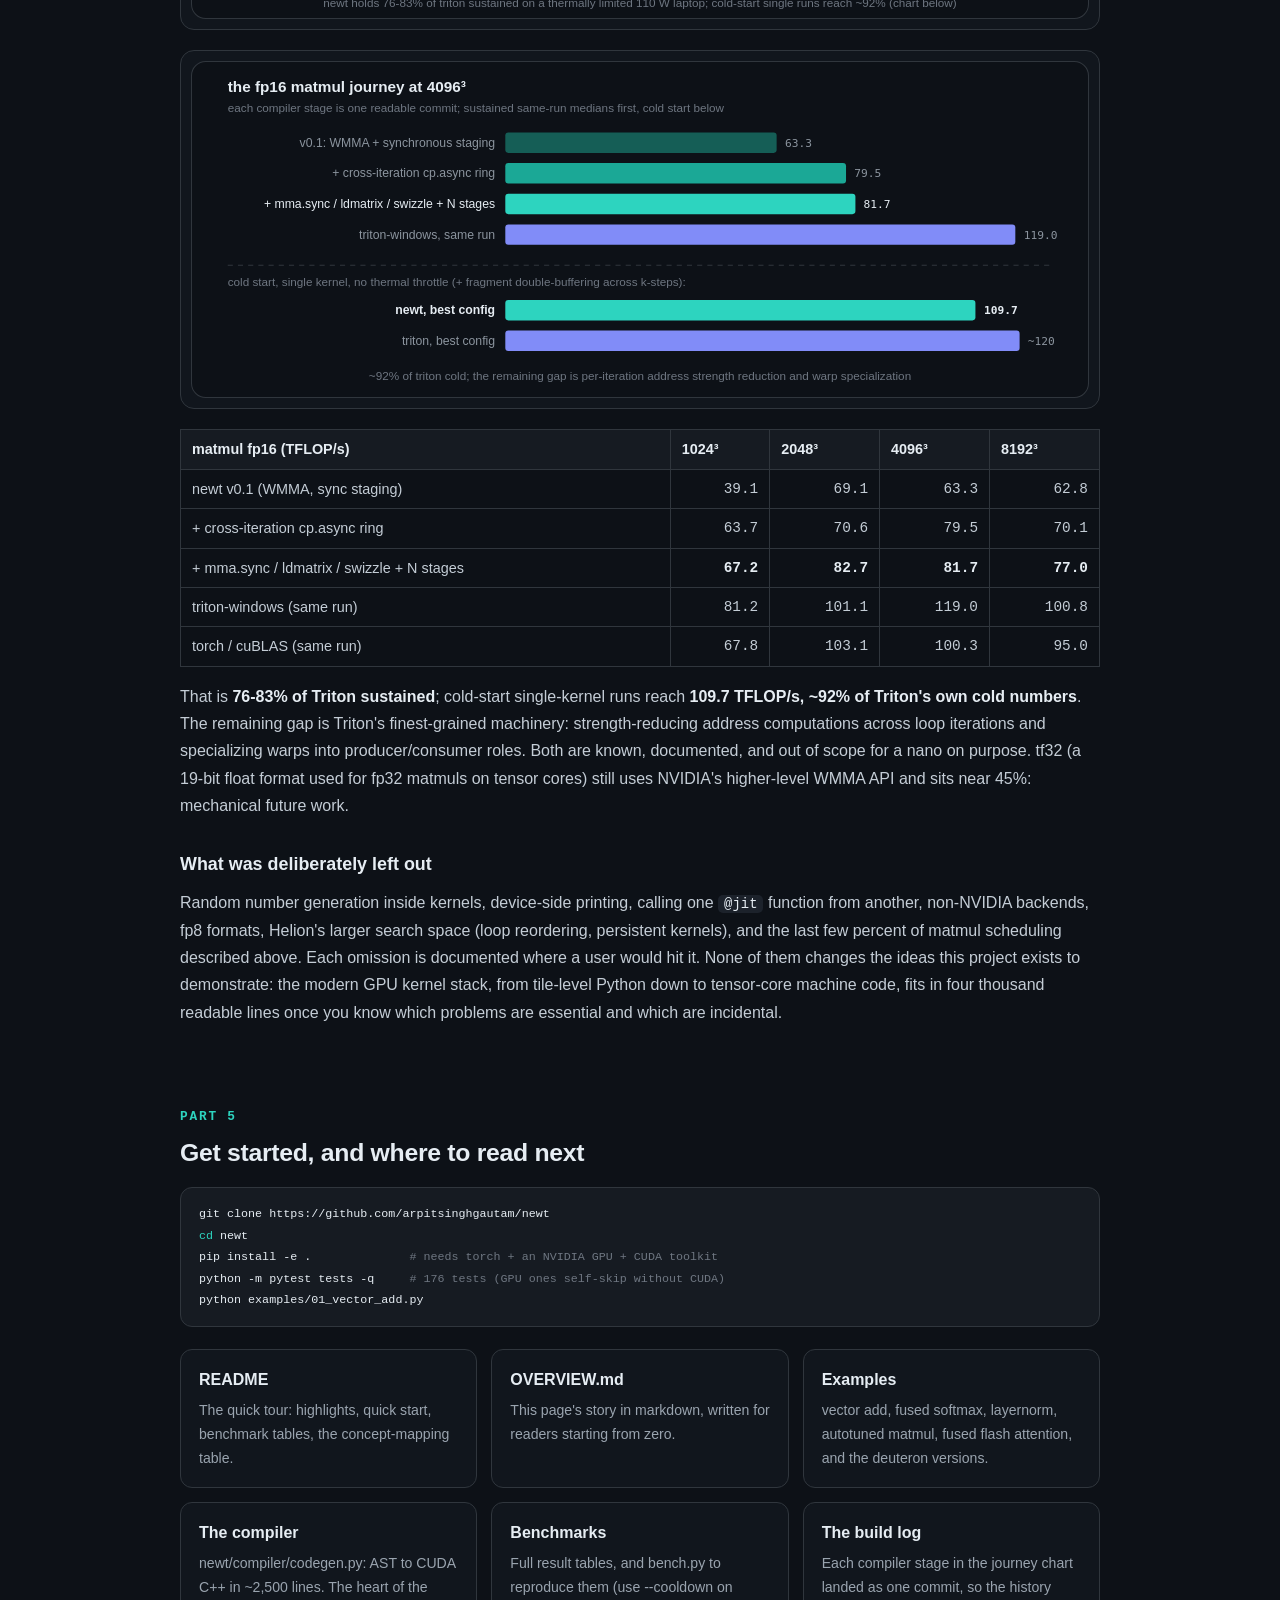
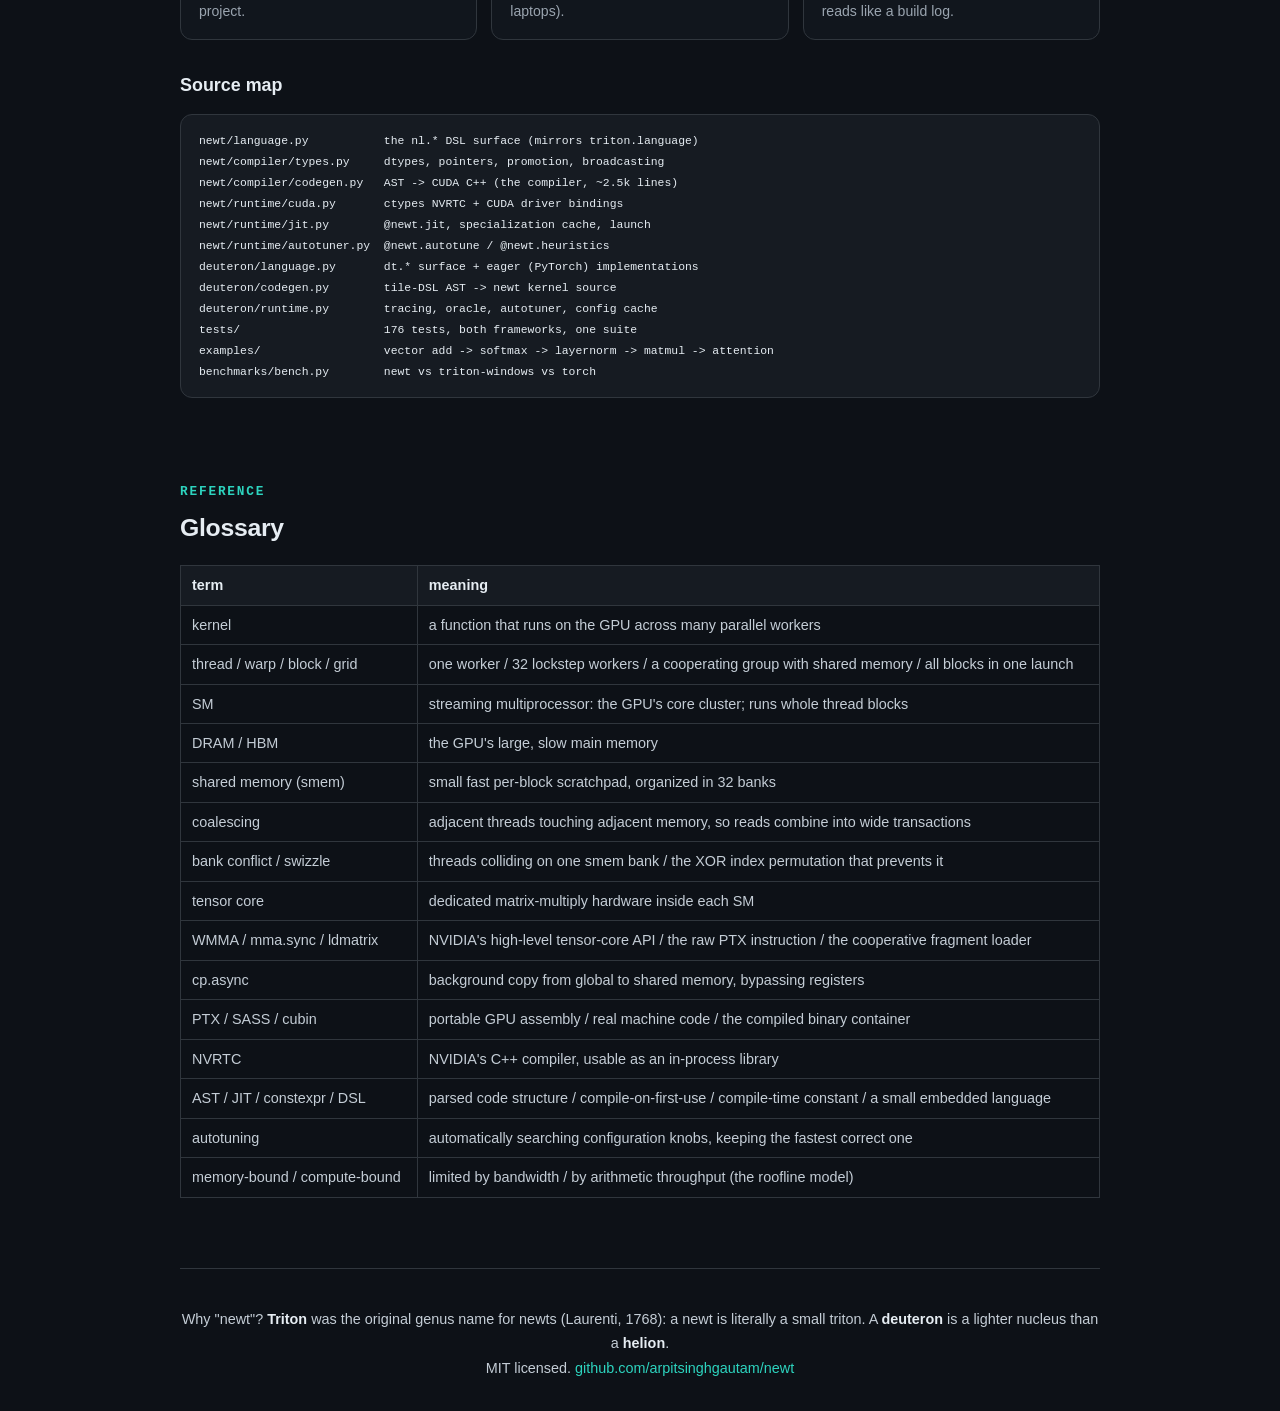
==== commit 183d8a8d: "Docs: tighten the wording" ====
--- a/docs/index.html
+++ b/docs/index.html
@@ -159,7 +159,8 @@
 <em>blocks</em> of data; its compiler handles thread mapping, memory coalescing, shared
 memory and tensor cores. <a href="https://github.com/pytorch/helion">Helion</a> (from
 PyTorch) sits one level higher: PyTorch-like tile code, compiled down to Triton and
-autotuned. Both are wonderful, and both are enormous. You cannot realistically read them.</p>
+autotuned. Both are superb tools. Both are also hundreds of thousands of lines, and you
+will not learn how they work by reading them top to bottom.</p>
 
 <p>The best way to own the ideas inside a big system is to rebuild it small: keep the
 architecture, shrink the surface, and refuse to give up real performance. That is the
@@ -518,14 +519,6 @@
 fp32 matmuls on tensor cores) still uses NVIDIA's higher-level WMMA API and sits near 45%:
 mechanical future work.</p>
 
-<div class="callout warn">
-<strong>Correctness got equal billing:</strong> 176 tests compare every operation against
-PyTorch references, and three adversarial review campaigns attacked the compiler with
-hundreds of targeted GPU micro-programs plus a symbolic simulation of the pipeline state
-machine. Every confirmed finding was fixed with a regression test. The git history doubles
-as the build log: each compiler stage is a self-contained commit.
-</div>
-
 <h3>What was deliberately left out</h3>
 <p>Random number generation inside kernels, device-side printing, calling one
 <code>@jit</code> function from another, non-NVIDIA backends, fp8 formats, Helion's larger
@@ -570,8 +563,8 @@
   </a>
   <a class="card" href="https://github.com/arpitsinghgautam/newt/commits/main">
     <h3>The build log</h3>
-    <p>The git history is the story: each compiler stage in the journey chart is one
-    self-contained commit.</p>
+    <p>Each compiler stage in the journey chart landed as one commit, so the history
+    reads like a build log.</p>
   </a>
 </div>
 
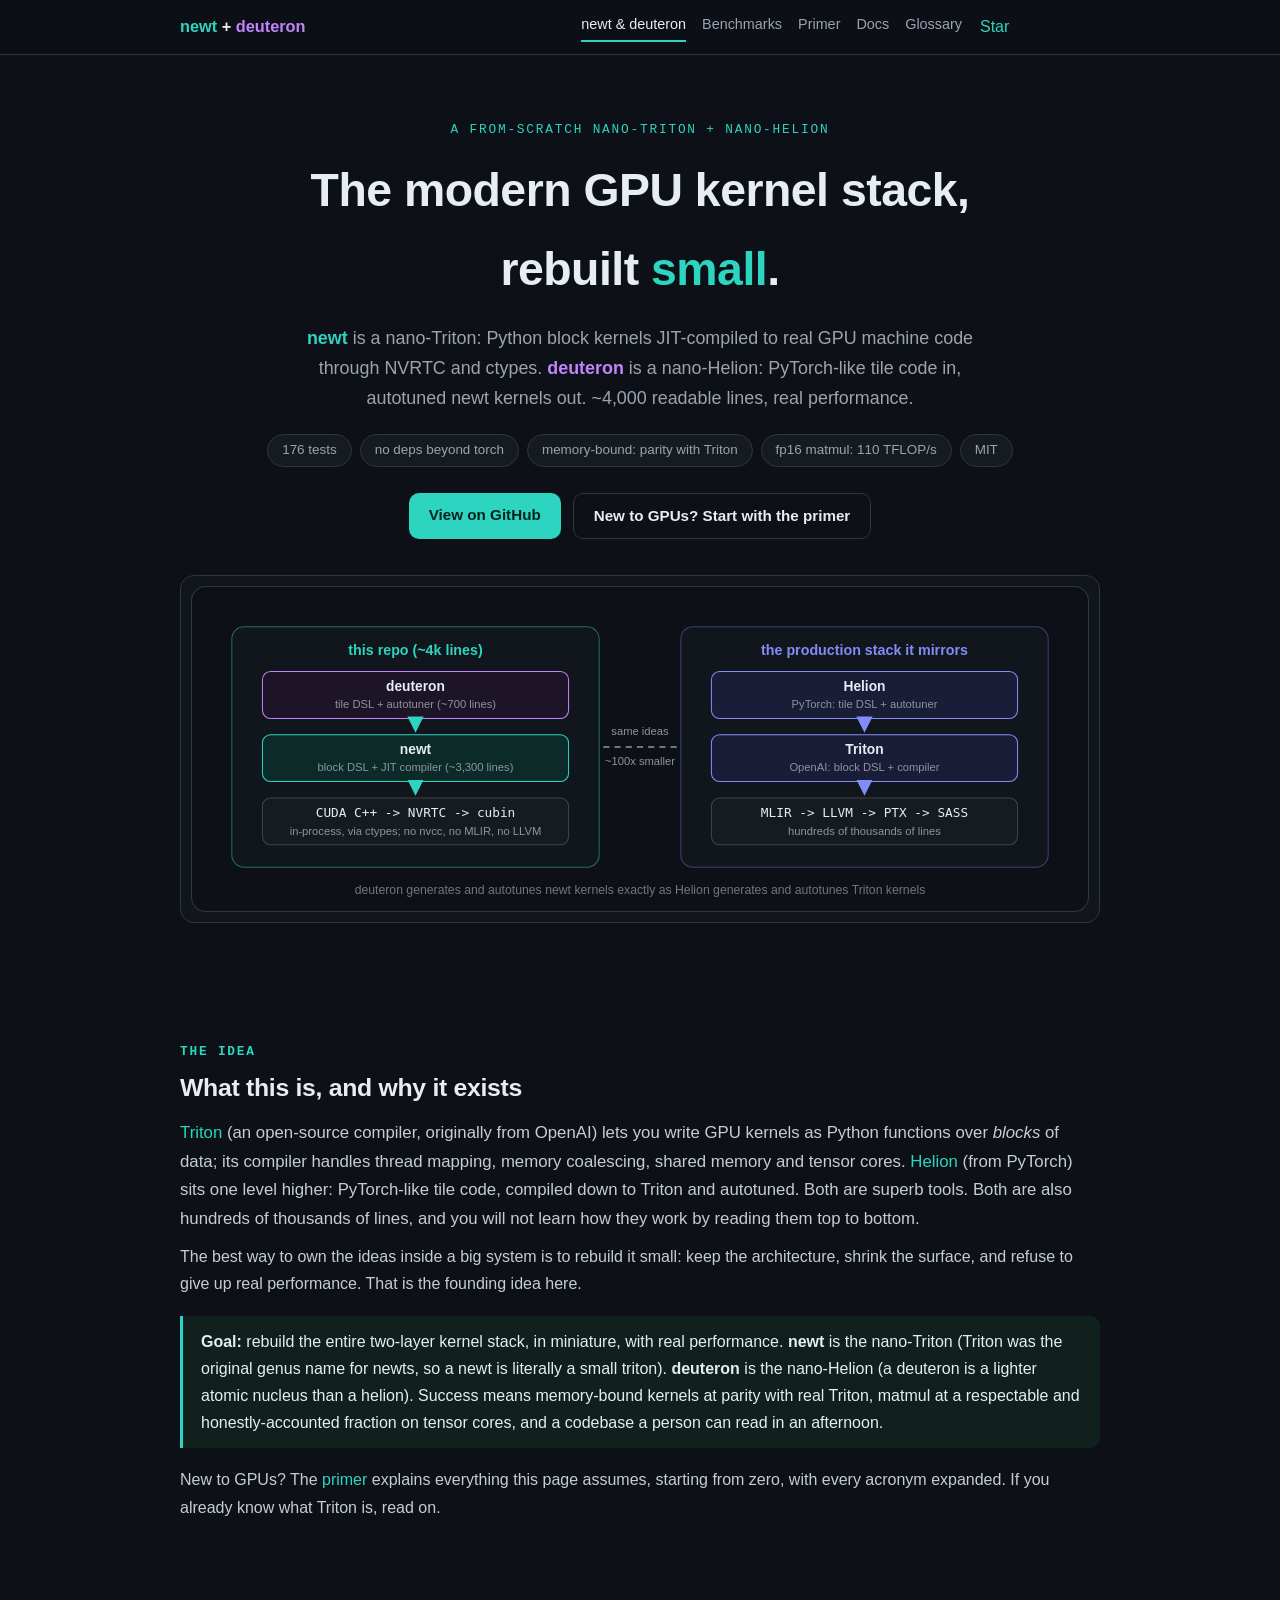
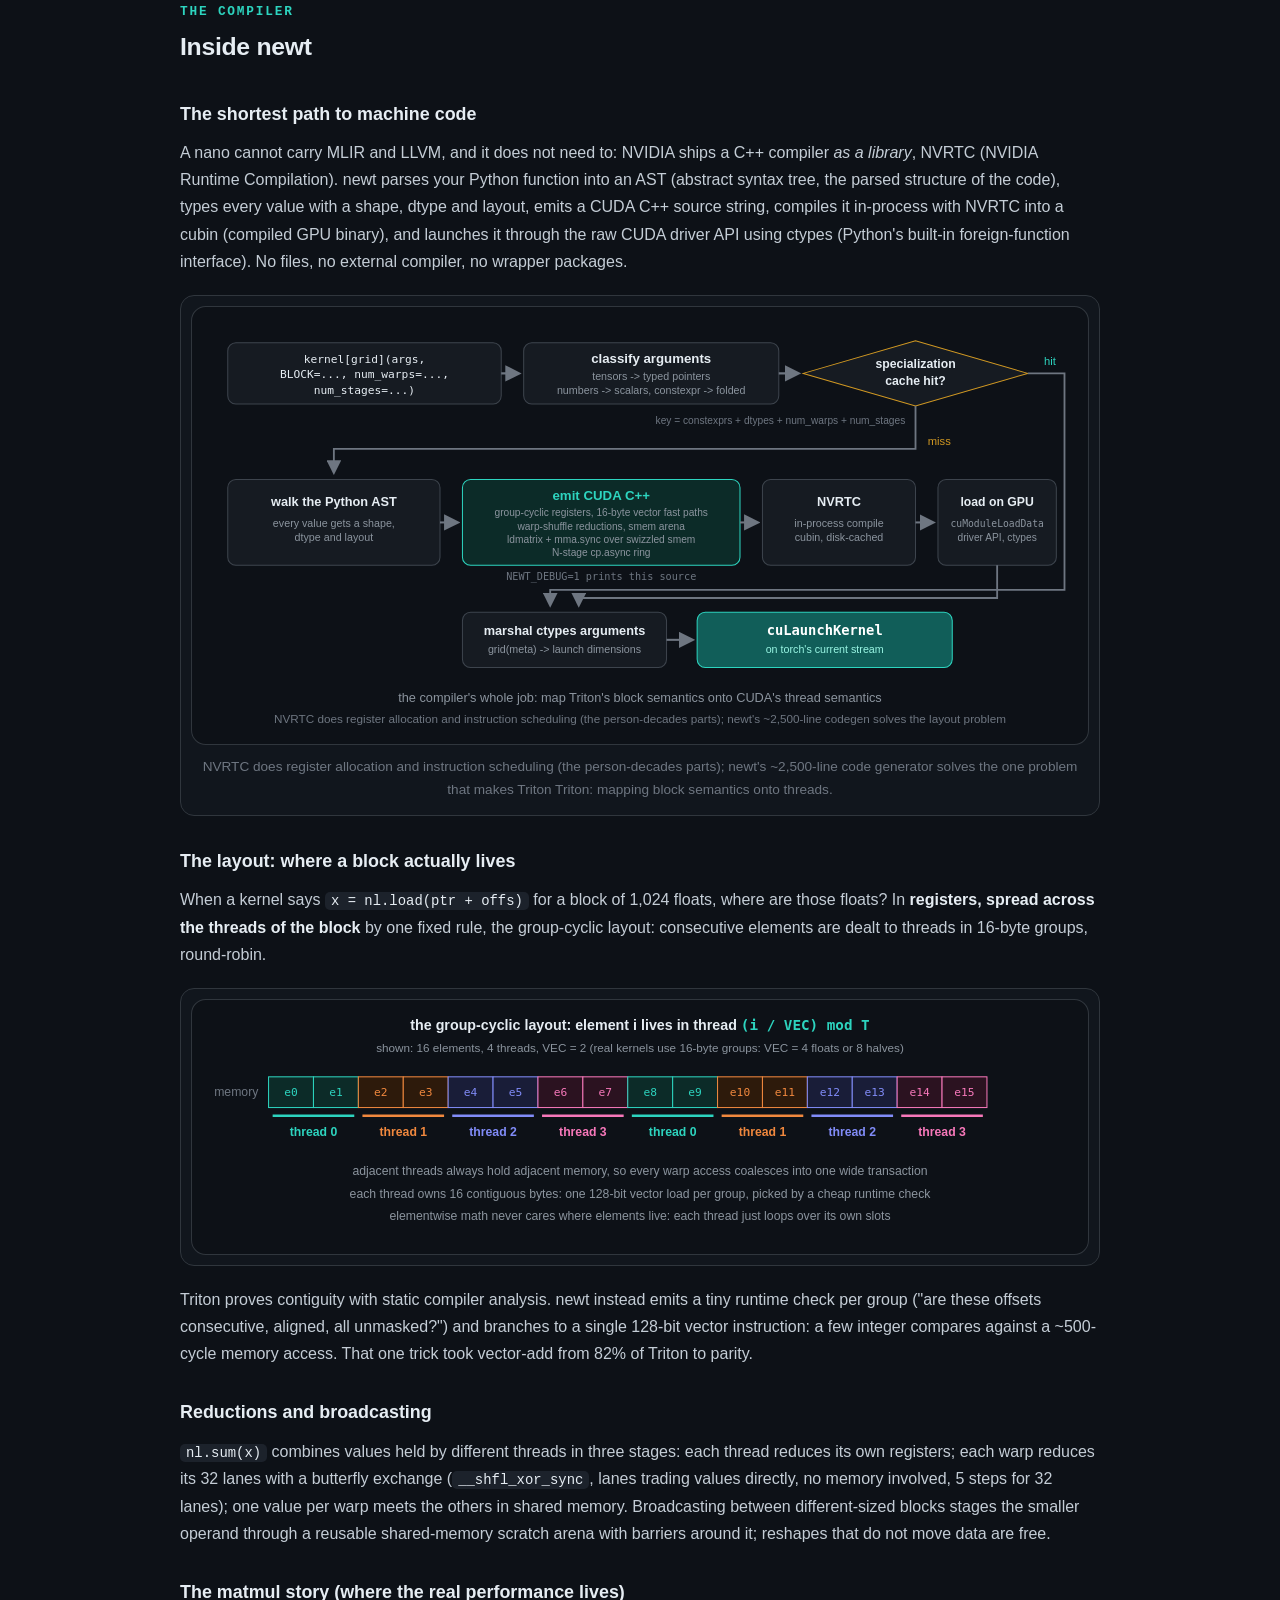
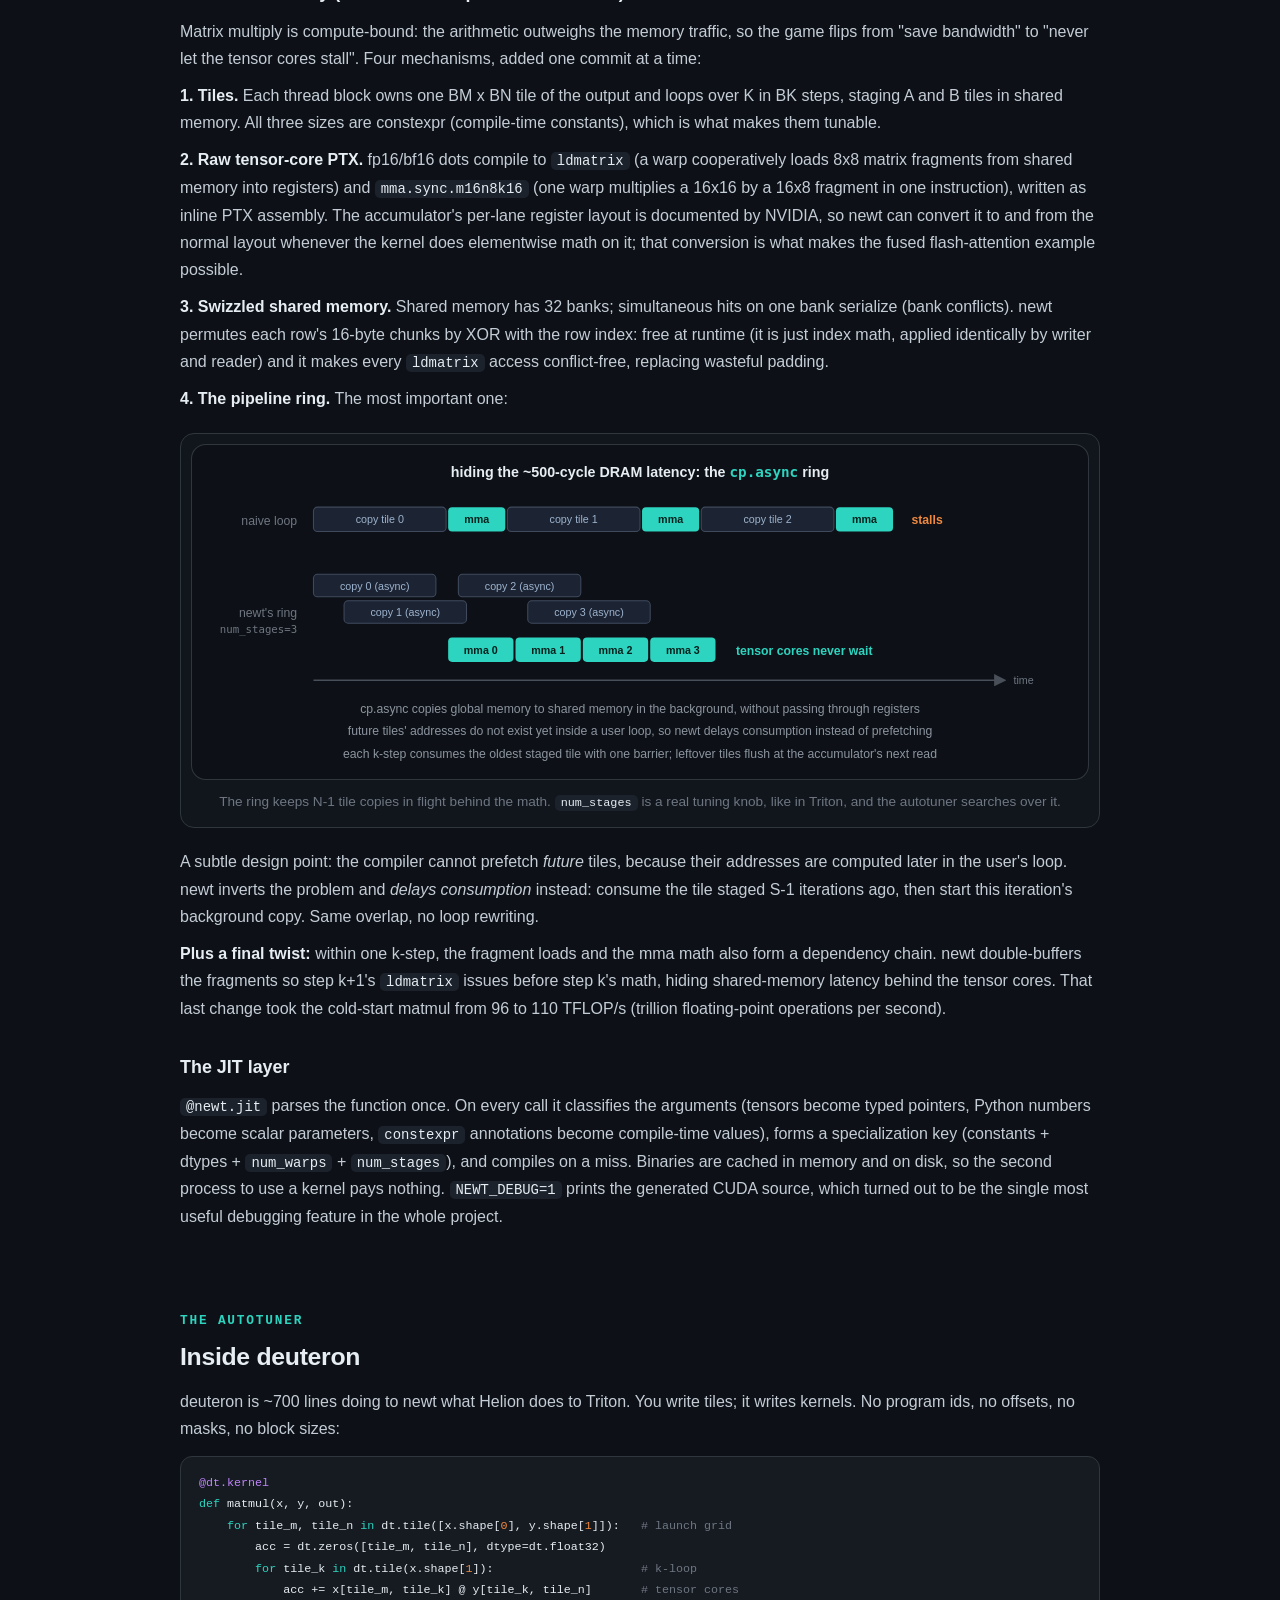
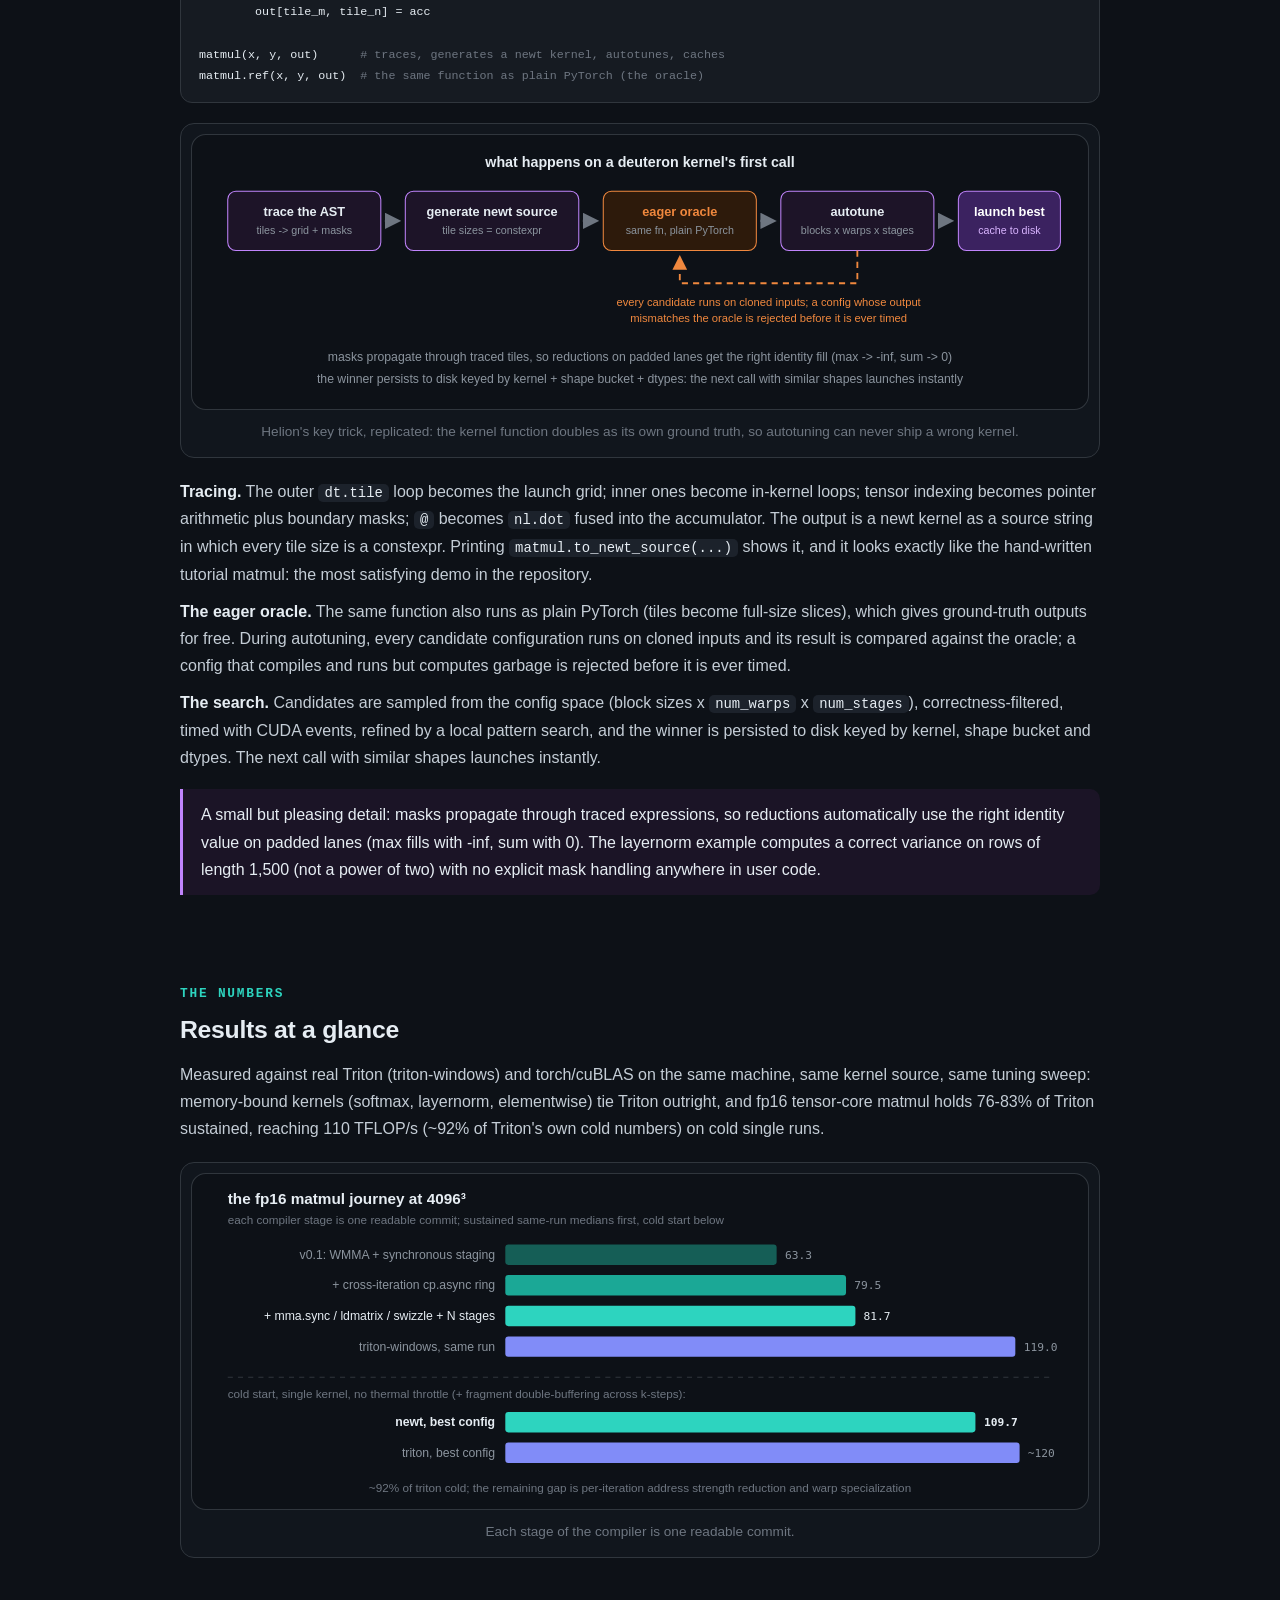
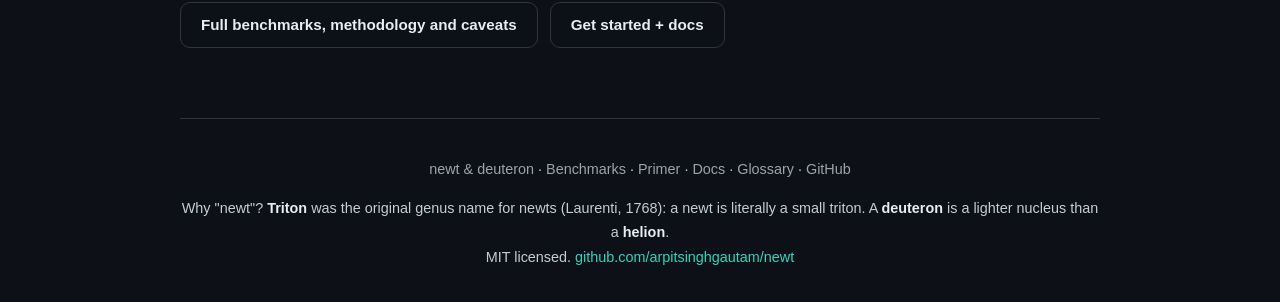
==== commit 178a209d: "Docs: split the site into pages" ====
--- a/docs/index.html
+++ b/docs/index.html
@@ -17,112 +17,25 @@
 <meta name="twitter:description" content="A from-scratch nano-Triton and nano-Helion: ~4,000 lines of Python reaching memory-bandwidth parity with Triton and ~92% of its cold matmul throughput on real tensor cores.">
 <meta name="twitter:image" content="https://arpitsinghgautam.me/newt/assets/og-card.png">
 <link rel="icon" href="data:image/svg+xml,%3Csvg xmlns='http://www.w3.org/2000/svg' viewBox='0 0 32 32'%3E%3Crect width='32' height='32' rx='7' fill='%230d1117'/%3E%3Ctext x='16' y='23' text-anchor='middle' font-family='monospace' font-size='19' font-weight='bold' fill='%232dd4bf'%3En%3C/text%3E%3C/svg%3E">
-<style>
-  :root {
-    --bg: #0d1117; --panel: #161b22; --panel2: #11161d; --line: #30363d;
-    --ink: #e6edf3; --muted: #9aa4af; --faint: #6e7681;
-    --teal: #2dd4bf; --teal-dim: #0c2b28; --purple: #c084fc; --indigo: #818cf8;
-    --orange: #f0883e; --code-bg: #1c222b;
-  }
-  * { box-sizing: border-box; }
-  html { scroll-behavior: smooth; }
-  body { margin: 0; background: var(--bg); color: var(--ink);
-         font: 16px/1.7 -apple-system, "Segoe UI", Roboto, Helvetica, Arial, sans-serif; }
-  a { color: var(--teal); text-decoration: none; }
-  a:hover { text-decoration: underline; }
-  .wrap { max-width: 960px; margin: 0 auto; padding: 0 20px; }
-
-  nav.top { position: sticky; top: 0; z-index: 50; background: rgba(13,17,23,.88);
-            backdrop-filter: blur(8px); border-bottom: 1px solid var(--line); }
-  nav.top .wrap { display: flex; align-items: center; gap: 18px; height: 54px; }
-  nav.top .brand { font-weight: 800; font-size: 1.02rem; color: var(--ink); white-space: nowrap; }
-  nav.top .brand .nw { color: var(--teal); } nav.top .brand .dt { color: var(--purple); }
-  nav.top .links { display: flex; gap: 16px; flex-wrap: wrap; font-size: .9rem; margin-left: auto; }
-  nav.top .links a { color: var(--muted); }
-  nav.top .links a:hover { color: var(--ink); text-decoration: none; }
-  nav.top .gh { border: 1px solid var(--line); border-radius: 8px; padding: 4px 12px;
-                color: var(--ink); font-size: .85rem; white-space: nowrap; }
-  nav.top .gh:hover { border-color: var(--teal); text-decoration: none; }
-
-  header.hero { padding: 64px 0 28px; text-align: center; }
-  .kicker { font-family: ui-monospace, "Cascadia Code", Consolas, monospace;
-            font-size: .8rem; letter-spacing: .14em; text-transform: uppercase; color: var(--teal); }
-  header.hero h1 { font-size: clamp(2rem, 5vw, 2.9rem); font-weight: 800; margin: 10px 0 14px;
-                   letter-spacing: -.5px; }
-  header.hero h1 .nw { color: var(--teal); } header.hero h1 .dt { color: var(--purple); }
-  header.hero p.sub { color: var(--muted); font-size: 1.12rem; max-width: 700px; margin: 0 auto 20px; }
-  .pillrow { display: flex; gap: 8px; justify-content: center; flex-wrap: wrap; margin: 0 0 26px; }
-  .pill { background: var(--panel); border: 1px solid var(--line); border-radius: 999px;
-          padding: 4px 14px; font-size: .84rem; color: var(--muted); }
-  .btnrow { display: flex; gap: 12px; justify-content: center; flex-wrap: wrap; margin-bottom: 36px; }
-  .btn { border-radius: 10px; padding: 9px 20px; font-weight: 600; font-size: .95rem; }
-  .btn.primary { background: var(--teal); color: #04211d; }
-  .btn.primary:hover { background: #5ce0cf; text-decoration: none; }
-  .btn.ghost { border: 1px solid var(--line); color: var(--ink); }
-  .btn.ghost:hover { border-color: var(--teal); text-decoration: none; }
-
-  section { padding-top: 26px; scroll-margin-top: 70px; }
-  h2 { font-size: 1.55rem; margin: 44px 0 4px; letter-spacing: -.3px; }
-  h2 .kicker { display: block; margin-bottom: 4px; }
-  h3 { font-size: 1.12rem; margin: 30px 0 6px; }
-  p, li { color: #c4cdd6; }
-  p { margin: 10px 0; }
-  strong { color: var(--ink); }
-  .lead { font-size: 1.05rem; }
-
-  .figure { background: var(--panel2); border: 1px solid var(--line); border-radius: 14px;
-            padding: 10px; margin: 20px 0; }
-  .figure img, .figure svg { width: 100%; height: auto; display: block; border-radius: 8px; }
-  .figure figcaption { font-size: .85rem; color: var(--faint); margin: 10px 6px 4px; text-align: center; }
-
-  code { font-family: ui-monospace, "Cascadia Code", Consolas, monospace;
-         background: var(--code-bg); border-radius: 5px; padding: 1px 6px; font-size: .87em; color: var(--ink); }
-  pre { background: var(--panel); border: 1px solid var(--line); border-radius: 12px;
-        padding: 15px 18px; overflow-x: auto; font-size: .84rem; line-height: 1.6;
-        font-family: ui-monospace, "Cascadia Code", Consolas, monospace; color: #d5dde5; }
-  pre code { background: none; padding: 0; }
-  pre .k { color: var(--teal); } pre .c { color: var(--faint); } pre .s { color: var(--orange); }
-  pre .d { color: var(--purple); } pre .n { color: var(--orange); }
-
-  table { border-collapse: collapse; width: 100%; margin: 16px 0; font-size: .9rem; }
-  th, td { border: 1px solid var(--line); padding: 7px 11px; text-align: left; }
-  th { background: var(--panel); color: var(--ink); }
-  td { color: #c4cdd6; }
-  td.num { text-align: right; font-variant-numeric: tabular-nums;
-           font-family: ui-monospace, Consolas, monospace; }
-
-  .callout { border-left: 3px solid var(--teal); background: #10201d; border-radius: 0 10px 10px 0;
-             padding: 12px 18px; margin: 18px 0; }
-  .callout.warn { border-color: var(--orange); background: #241a10; }
-  .callout.purple { border-color: var(--purple); background: #1b1426; }
-
-  .cards { display: grid; grid-template-columns: repeat(3, 1fr); gap: 14px; margin: 22px 0; }
-  @media (max-width: 780px) { .cards { grid-template-columns: 1fr; } }
-  .card { background: var(--panel2); border: 1px solid var(--line); border-radius: 12px;
-          padding: 16px 18px; display: block; color: inherit; }
-  .card:hover { border-color: var(--teal); text-decoration: none; }
-  .card h3 { margin: 0 0 6px; font-size: 1rem; color: var(--ink); }
-  .card p { margin: 0; font-size: .88rem; color: var(--muted); }
-
-  .srcmap { font-size: .82rem; }
-  footer { margin: 70px 0 40px; color: var(--faint); font-size: .9rem; text-align: center;
-           border-top: 1px solid var(--line); padding-top: 28px; }
-</style>
+<link rel="stylesheet" href="styles.css">
 </head>
 <body>
 
 <nav class="top"><div class="wrap">
-  <a class="brand" href="#top"><span class="nw">newt</span> + <span class="dt">deuteron</span></a>
+  <a class="brand" href="index.html"><span class="nw">newt</span> + <span class="dt">deuteron</span></a>
   <div class="links">
-    <a href="#what">What</a>
-    <a href="#primer">Primer</a>
-    <a href="#newt">Inside newt</a>
-    <a href="#deuteron">Inside deuteron</a>
-    <a href="#benchmarks">Benchmarks</a>
-    <a href="#docs">Docs</a>
-    <a href="#glossary">Glossary</a>
+    <a href="index.html" class="active">newt &amp; deuteron</a>
+    <a href="benchmarks.html">Benchmarks</a>
+    <a href="primer.html">Primer</a>
+    <a href="docs.html">Docs</a>
+    <a href="docs.html#glossary">Glossary</a>
   </div>
-  <a class="gh" href="https://github.com/arpitsinghgautam/newt">GitHub</a>
+  <span class="ghstar">
+    <a class="github-button" href="https://github.com/arpitsinghgautam/newt"
+       data-color-scheme="no-preference: dark; light: dark; dark: dark;"
+       data-icon="octicon-star" data-size="large" data-show-count="true"
+       aria-label="Star arpitsinghgautam/newt on GitHub">Star</a>
+  </span>
 </div></nav>
 
 <div class="wrap" id="top">
@@ -143,7 +56,7 @@
   </div>
   <div class="btnrow">
     <a class="btn primary" href="https://github.com/arpitsinghgautam/newt">View on GitHub</a>
-    <a class="btn ghost" href="#primer">Start from zero</a>
+    <a class="btn ghost" href="primer.html">New to GPUs? Start with the primer</a>
   </div>
   <figure class="figure" style="margin-top:6px">
     <img src="assets/stack.svg" alt="this repo mirrors the production stack: deuteron over newt over NVRTC, as Helion over Triton over MLIR/LLVM">
@@ -175,165 +88,16 @@
 tensor cores, and a codebase a person can read in an afternoon.
 </div>
 
-<p>The rest of this page tells the whole story assuming only basic computer science
-knowledge: no GPU, CUDA or machine-learning-systems background needed. Every acronym is
-expanded where it first appears. If you already know what Triton is,
-jump to <a href="#newt">how newt works</a>.</p>
-</section>
-
-<!-- ================================ PRIMER ================================ -->
-<section id="primer">
-<h2><span class="kicker">part 1</span>A primer: from CPUs to Triton</h2>
-
-<h3>1.1 Why GPUs exist</h3>
-<p>A CPU (central processing unit) has a few smart cores optimized to run one instruction
-stream very fast: branch prediction, out-of-order execution, big caches. A GPU (graphics
-processing unit) makes the opposite bet: thousands of simple cores, grouped into a few
-dozen SMs (streaming multiprocessors, the GPU's version of a core cluster). It wins
-whenever you do the <em>same simple operation on millions of numbers at once</em>, which is
-exactly what neural networks do. The machine this project was built on has roughly 75x
-more raw arithmetic in its GPU than in its CPU.</p>
-
-<figure class="figure">
-<svg viewBox="0 0 800 200" xmlns="http://www.w3.org/2000/svg" font-family="-apple-system,'Segoe UI',Roboto,sans-serif">
-  <text x="190" y="24" text-anchor="middle" font-size="14" font-weight="600" fill="#e6edf3">CPU: a few smart cores</text>
-  <g fill="#1c2433" stroke="#3f4a5c">
-    <rect x="70" y="42" width="110" height="58" rx="8"/><rect x="200" y="42" width="110" height="58" rx="8"/>
-    <rect x="70" y="112" width="110" height="58" rx="8"/><rect x="200" y="112" width="110" height="58" rx="8"/>
-  </g>
-  <g fill="#9aa4af" font-size="12" text-anchor="middle">
-    <text x="125" y="75">big core</text><text x="255" y="75">big core</text>
-    <text x="125" y="145">big core</text><text x="255" y="145">big core</text>
-  </g>
-  <text x="590" y="24" text-anchor="middle" font-size="14" font-weight="600" fill="#e6edf3">GPU: thousands of simple cores</text>
-  <g fill="#0c2b28" stroke="#2dd4bf" opacity="0.85">
-    <g id="corerow">
-      <rect x="430" y="42" width="17" height="17" rx="3"/><rect x="451" y="42" width="17" height="17" rx="3"/><rect x="472" y="42" width="17" height="17" rx="3"/><rect x="493" y="42" width="17" height="17" rx="3"/><rect x="514" y="42" width="17" height="17" rx="3"/><rect x="535" y="42" width="17" height="17" rx="3"/><rect x="556" y="42" width="17" height="17" rx="3"/><rect x="577" y="42" width="17" height="17" rx="3"/><rect x="598" y="42" width="17" height="17" rx="3"/><rect x="619" y="42" width="17" height="17" rx="3"/><rect x="640" y="42" width="17" height="17" rx="3"/><rect x="661" y="42" width="17" height="17" rx="3"/><rect x="682" y="42" width="17" height="17" rx="3"/><rect x="703" y="42" width="17" height="17" rx="3"/><rect x="724" y="42" width="17" height="17" rx="3"/>
-    </g>
-    <use href="#corerow" y="21"/><use href="#corerow" y="42"/><use href="#corerow" y="63"/>
-    <use href="#corerow" y="84"/><use href="#corerow" y="105"/>
-  </g>
-  <text x="590" y="188" text-anchor="middle" font-size="11.5" fill="#6e7681">grouped into SMs; you must keep all of them fed</text>
-</svg>
-<figcaption>The GPU trades per-core smarts for sheer count. The price: feeding them makes
-<em>memory movement</em> the real game.</figcaption>
-</figure>
-
-<h3>1.2 Kernels, threads, warps, blocks</h3>
-<p>A <strong>kernel</strong> is a function launched on the GPU across many parallel workers.
-You write the body once; a <strong>grid</strong> of workers runs it. One worker is a
-<strong>thread</strong>; 32 threads execute in lockstep as a <strong>warp</strong>; up to ~1024
-threads form a <strong>thread block</strong>, which runs on one SM and can share fast memory
-and synchronize. Write <code>c[i] = a[i] + b[i]</code> as a kernel and you write no loop:
-worker <code>i</code> handles element <code>i</code>, thousands at a time.</p>
-
-<h3>1.3 The memory pyramid (the actual game)</h3>
-<figure class="figure">
-<svg viewBox="0 0 800 240" xmlns="http://www.w3.org/2000/svg" font-family="-apple-system,'Segoe UI',Roboto,sans-serif">
-  <g text-anchor="middle" font-size="13">
-    <polygon points="400,14 480,60 320,60" fill="#2dd4bf"/>
-    <text x="400" y="49" fill="#04211d" font-size="12" font-weight="600">registers</text>
-    <polygon points="310,66 490,66 540,112 260,112" fill="#178f80"/>
-    <text x="400" y="95" fill="#04211d">shared memory (~100 KB / SM, a few cycles)</text>
-    <polygon points="250,118 550,118 610,164 190,164" fill="#11655b"/>
-    <text x="400" y="147" fill="#c7f5ee">L2 cache (tens of MB, tens of cycles)</text>
-    <polygon points="180,170 620,170 690,222 110,222" fill="#0c3d37"/>
-    <text x="400" y="201" fill="#9ee8dd">DRAM, the GPU's main memory (8-80 GB, ~500 cycles away)</text>
-    <text x="700" y="42" font-size="12" fill="#6e7681" text-anchor="start">fast, tiny</text>
-    <text x="700" y="205" font-size="12" fill="#6e7681" text-anchor="start">huge, slow</text>
-  </g>
-</svg>
-<figcaption>Arithmetic is nearly free; a DRAM round trip costs ~500 cycles. Every design
-decision in this project is about living near the top of this pyramid.</figcaption>
-</figure>
-
-<p>Two consequences drive everything:</p>
-<ul>
-  <li><strong>Coalescing.</strong> When a warp's 32 threads read 32 <em>adjacent</em> numbers,
-  the hardware serves them in one wide transaction. Scattered reads can cost 32. Arranging
-  data so warps touch adjacent memory is the difference between using 100% and 10% of the
-  memory bandwidth.</li>
-  <li><strong>Latency hiding.</strong> The GPU keeps far more threads resident than executing:
-  while one warp waits on memory, another computes. A kernel that cannot keep enough work
-  in flight leaves the arithmetic units idle.</li>
-</ul>
-
-<h3>1.4 Why ML needs custom kernels: fusion</h3>
-<p>A neural network layer might compute <code>softmax(x)</code>: normalize a row so it sums
-to 1. Done with library calls, that is three passes over the data, each reading the whole
-array from DRAM and writing it back. A <em>fused</em> kernel does all three steps in one
-pass: load once, compute on-chip, write once.</p>
-
-<figure class="figure">
-<svg viewBox="0 0 800 230" xmlns="http://www.w3.org/2000/svg" font-family="-apple-system,'Segoe UI',Roboto,sans-serif">
-  <g font-size="12">
-    <text x="200" y="22" text-anchor="middle" font-weight="600" font-size="14" fill="#e6edf3">library calls: 3 passes</text>
-    <g fill="#1c2433" stroke="#3f4a5c">
-      <rect x="60" y="36" width="280" height="26" rx="6"/><rect x="60" y="72" width="280" height="26" rx="6"/><rect x="60" y="108" width="280" height="26" rx="6"/>
-    </g>
-    <g fill="#9db3ce" text-anchor="middle">
-      <text x="200" y="53">read row from DRAM, find max, write</text>
-      <text x="200" y="89">read again, exp(x - max), write</text>
-      <text x="200" y="125">read again, divide by sum, write</text>
-    </g>
-    <text x="200" y="160" text-anchor="middle" fill="#f0883e" font-weight="600">6 trips through slow memory</text>
-    <text x="600" y="22" text-anchor="middle" font-weight="600" font-size="14" fill="#e6edf3">fused kernel: 1 pass</text>
-    <g fill="#0c2b28" stroke="#2dd4bf">
-      <rect x="470" y="36" width="260" height="26" rx="6"/><rect x="470" y="72" width="260" height="26" rx="6"/><rect x="470" y="108" width="260" height="26" rx="6"/>
-    </g>
-    <g fill="#9ee8dd" text-anchor="middle">
-      <text x="600" y="53">read row once into registers</text>
-      <text x="600" y="89">max, exp, sum, divide: all on-chip</text>
-      <text x="600" y="125">write once</text>
-    </g>
-    <text x="600" y="160" text-anchor="middle" fill="#2dd4bf" font-weight="600">2 trips: ~3x faster here</text>
-    <text x="400" y="200" text-anchor="middle" fill="#6e7681">modern ML performance work is largely the art of fusing operations, which means writing kernels</text>
-  </g>
-</svg>
-<figcaption>Same math, one third of the memory traffic. Libraries cannot do this for you;
-kernels can.</figcaption>
-</figure>
-
-<h3>1.5 CUDA, Triton, Helion</h3>
-<p><strong>CUDA</strong> (NVIDIA's GPU programming platform) gives full control in a C++
-dialect, and demands full control back: manual thread indexing, shared-memory management,
-synchronization barriers, and tensor cores (dedicated matrix-multiply hardware, ~16x
-faster than ordinary arithmetic for that job) driven through special instructions. A
-production CUDA matmul is hundreds of lines, and one misplaced barrier means silently
-wrong answers.</p>
-
-<p><strong>Triton</strong> raised the level: you program a <em>block of data</em>, not threads.
-Here is a complete Triton-style softmax kernel:</p>
-
-<pre><code><span class="d">@jit</span>
-<span class="k">def</span> softmax_kernel(x_ptr, out_ptr, N, stride, BLOCK_N: constexpr):
-    row = program_id(<span class="n">0</span>)              <span class="c"># which row this instance handles</span>
-    cols = arange(<span class="n">0</span>, BLOCK_N)         <span class="c"># a whole block of column indices</span>
-    mask = cols &lt; N                   <span class="c"># guard the ragged edge</span>
-    x = load(x_ptr + row * stride + cols, mask=mask, other=-inf)
-    x = x - max(x, axis=<span class="n">0</span>)            <span class="c"># the whole row, in registers</span>
-    num = exp(x)
-    out = num / sum(num, axis=<span class="n">0</span>)
-    store(out_ptr + row * stride + cols, out, mask=mask)</code></pre>
-
-<p>No threads, no warps, no barriers. The <em>compiler</em> decides how the block's elements
-spread across threads, how the reduction communicates, where barriers go, and how to hit
-the tensor cores. Internally, Triton is a serious industrial compiler: Python is lowered
-through an IR (intermediate representation) and the MLIR and LLVM compiler frameworks down
-to PTX (NVIDIA's portable GPU assembly), then SASS (the real machine code).</p>
-
-<p><strong>Helion</strong> sits one level higher still: PyTorch-like tile code goes in, and
-the compiler generates the Triton kernel <em>and autotunes it</em>, searching block sizes and
-other knobs automatically, verifying each candidate, and caching the fastest. Everything
-in this world compiles JIT (just-in-time): a kernel is compiled on first call for each
-combination of data types and compile-time constants, then cached.</p>
+<p>New to GPUs? The <a href="primer.html">primer</a> explains everything this page
+assumes, starting from zero, with every acronym expanded. If you already know what
+Triton is, read on.</p>
 </section>
 
 <!-- ================================ NEWT ================================ -->
 <section id="newt">
-<h2><span class="kicker">part 2</span>Inside newt</h2>
-
-<h3>2.1 The shortest path to machine code</h3>
+<h2><span class="kicker">the compiler</span>Inside newt</h2>
+
+<h3>The shortest path to machine code</h3>
 <p>A nano cannot carry MLIR and LLVM, and it does not need to: NVIDIA ships a C++ compiler
 <em>as a library</em>, NVRTC (NVIDIA Runtime Compilation). newt parses your Python function
 into an AST (abstract syntax tree, the parsed structure of the code), types every value
@@ -349,7 +113,7 @@
   Triton: mapping block semantics onto threads.</figcaption>
 </figure>
 
-<h3>2.2 The layout: where a block actually lives</h3>
+<h3>The layout: where a block actually lives</h3>
 <p>When a kernel says <code>x = nl.load(ptr + offs)</code> for a block of 1,024 floats, where
 are those floats? In <strong>registers, spread across the threads of the block</strong> by one
 fixed rule, the group-cyclic layout: consecutive elements are dealt to threads in 16-byte
@@ -364,7 +128,7 @@
 branches to a single 128-bit vector instruction: a few integer compares against a
 ~500-cycle memory access. That one trick took vector-add from 82% of Triton to parity.</p>
 
-<h3>2.3 Reductions and broadcasting</h3>
+<h3>Reductions and broadcasting</h3>
 <p><code>nl.sum(x)</code> combines values held by different threads in three stages: each
 thread reduces its own registers; each warp reduces its 32 lanes with a butterfly exchange
 (<code>__shfl_xor_sync</code>, lanes trading values directly, no memory involved, 5 steps for
@@ -372,7 +136,7 @@
 different-sized blocks stages the smaller operand through a reusable shared-memory scratch
 arena with barriers around it; reshapes that do not move data are free.</p>
 
-<h3>2.4 The matmul story (where the real performance lives)</h3>
+<h3>The matmul story (where the real performance lives)</h3>
 <p>Matrix multiply is compute-bound: the arithmetic outweighs the memory traffic, so the
 game flips from "save bandwidth" to "never let the tensor cores stall". Four mechanisms,
 added one commit at a time:</p>
@@ -414,7 +178,7 @@
 tensor cores. That last change took the cold-start matmul from 96 to 110 TFLOP/s
 (trillion floating-point operations per second).</p>
 
-<h3>2.5 The JIT layer</h3>
+<h3>The JIT layer</h3>
 <p><code>@newt.jit</code> parses the function once. On every call it classifies the arguments
 (tensors become typed pointers, Python numbers become scalar parameters,
 <code>constexpr</code> annotations become compile-time values), forms a specialization key
@@ -426,7 +190,7 @@
 
 <!-- ================================ DEUTERON ================================ -->
 <section id="deuteron">
-<h2><span class="kicker">part 3</span>Inside deuteron</h2>
+<h2><span class="kicker">the autotuner</span>Inside deuteron</h2>
 
 <p>deuteron is ~700 lines doing to newt what Helion does to Triton. You write tiles; it
 writes kernels. No program ids, no offsets, no masks, no block sizes:</p>
@@ -474,139 +238,36 @@
 </div>
 </section>
 
-<!-- ================================ BENCHMARKS ================================ -->
-<section id="benchmarks">
-<h2><span class="kicker">part 4</span>Benchmarks, and how to read them</h2>
-
-<p>Measured against triton-windows (real Triton) and torch (which calls NVIDIA's
-hand-tuned cuBLAS/cuDNN libraries) on the same machine: an RTX PRO 5000 Blackwell laptop
-GPU. Identical kernel source (modulo <code>nl</code>/<code>tl</code>) and identical config sweeps;
-medians over 50 reps with the L2 cache flushed between reps. The machine is a 110 W laptop
-that thermally throttles under sustained load, so suites start from a similar thermal
-state and within-run columns are the fair comparison.</p>
-
-<h3>Memory-bound kernels: parity</h3>
-<figure class="figure">
-  <img src="assets/bench-membound.svg" alt="softmax, layernorm and vector add bandwidth: newt, triton and torch within a few percent of each other">
-  <figcaption>There is nothing left to win: softmax reads and writes each byte once, and
-  coalesced + vectorized + fused saturates the bus. Any correct compiler ties. This is the
-  roofline model's bandwidth roof.</figcaption>
-</figure>
-
-<h3>Tensor-core matmul: the compute roof</h3>
-<figure class="figure">
-  <img src="assets/bench-matmul.svg" alt="fp16 matmul sustained TFLOP/s across sizes: newt 67 to 83, triton 81 to 119, torch 68 to 103">
-</figure>
-
-<figure class="figure">
-  <img src="assets/journey.svg" alt="the journey at 4096 cubed: 63.3 to 79.5 to 81.7 sustained, 109.7 cold vs triton about 120">
-</figure>
-
-<table>
-  <tr><th>matmul fp16 (TFLOP/s)</th><th>1024&sup3;</th><th>2048&sup3;</th><th>4096&sup3;</th><th>8192&sup3;</th></tr>
-  <tr><td>newt v0.1 (WMMA, sync staging)</td><td class="num">39.1</td><td class="num">69.1</td><td class="num">63.3</td><td class="num">62.8</td></tr>
-  <tr><td>+ cross-iteration cp.async ring</td><td class="num">63.7</td><td class="num">70.6</td><td class="num">79.5</td><td class="num">70.1</td></tr>
-  <tr><td>+ mma.sync / ldmatrix / swizzle + N stages</td><td class="num"><strong>67.2</strong></td><td class="num"><strong>82.7</strong></td><td class="num"><strong>81.7</strong></td><td class="num"><strong>77.0</strong></td></tr>
-  <tr><td>triton-windows (same run)</td><td class="num">81.2</td><td class="num">101.1</td><td class="num">119.0</td><td class="num">100.8</td></tr>
-  <tr><td>torch / cuBLAS (same run)</td><td class="num">67.8</td><td class="num">103.1</td><td class="num">100.3</td><td class="num">95.0</td></tr>
-</table>
-
-<p>That is <strong>76-83% of Triton sustained</strong>; cold-start single-kernel runs reach
-<strong>109.7 TFLOP/s, ~92% of Triton's own cold numbers</strong>. The remaining gap is
-Triton's finest-grained machinery: strength-reducing address computations across loop
-iterations and specializing warps into producer/consumer roles. Both are known,
-documented, and out of scope for a nano on purpose. tf32 (a 19-bit float format used for
-fp32 matmuls on tensor cores) still uses NVIDIA's higher-level WMMA API and sits near 45%:
-mechanical future work.</p>
-
-<h3>What was deliberately left out</h3>
-<p>Random number generation inside kernels, device-side printing, calling one
-<code>@jit</code> function from another, non-NVIDIA backends, fp8 formats, Helion's larger
-search space (loop reordering, persistent kernels), and the last few percent of matmul
-scheduling described above. Each omission is documented where a user would hit it. None of
-them changes the ideas this project exists to demonstrate: the modern GPU kernel stack,
-from tile-level Python down to tensor-core machine code, fits in four thousand readable
-lines once you know which problems are essential and which are incidental.</p>
-</section>
-
-<!-- ================================ DOCS ================================ -->
-<section id="docs">
-<h2><span class="kicker">part 5</span>Get started, and where to read next</h2>
-
-<pre><code>git clone https://github.com/arpitsinghgautam/newt
-<span class="k">cd</span> newt
-pip install -e .              <span class="c"># needs torch + an NVIDIA GPU + CUDA toolkit</span>
-python -m pytest tests -q     <span class="c"># 176 tests (GPU ones self-skip without CUDA)</span>
-python examples/01_vector_add.py</code></pre>
-
-<div class="cards">
-  <a class="card" href="https://github.com/arpitsinghgautam/newt#readme">
-    <h3>README</h3>
-    <p>The quick tour: highlights, quick start, benchmark tables, the concept-mapping table.</p>
-  </a>
-  <a class="card" href="https://github.com/arpitsinghgautam/newt/blob/main/docs/OVERVIEW.md">
-    <h3>OVERVIEW.md</h3>
-    <p>This page's story in markdown, written for readers starting from zero.</p>
-  </a>
-  <a class="card" href="https://github.com/arpitsinghgautam/newt/tree/main/examples">
-    <h3>Examples</h3>
-    <p>vector add, fused softmax, layernorm, autotuned matmul, fused flash attention, and
-    the deuteron versions.</p>
-  </a>
-  <a class="card" href="https://github.com/arpitsinghgautam/newt/blob/main/newt/compiler/codegen.py">
-    <h3>The compiler</h3>
-    <p>newt/compiler/codegen.py: AST to CUDA C++ in ~2,500 lines. The heart of the project.</p>
-  </a>
-  <a class="card" href="https://github.com/arpitsinghgautam/newt/blob/main/benchmarks/results.md">
-    <h3>Benchmarks</h3>
-    <p>Full result tables, and bench.py to reproduce them (use --cooldown on laptops).</p>
-  </a>
-  <a class="card" href="https://github.com/arpitsinghgautam/newt/commits/main">
-    <h3>The build log</h3>
-    <p>Each compiler stage in the journey chart landed as one commit, so the history
-    reads like a build log.</p>
-  </a>
-</div>
-
-<h3>Source map</h3>
-<pre class="srcmap"><code>newt/language.py           the nl.* DSL surface (mirrors triton.language)
-newt/compiler/types.py     dtypes, pointers, promotion, broadcasting
-newt/compiler/codegen.py   AST -> CUDA C++ (the compiler, ~2.5k lines)
-newt/runtime/cuda.py       ctypes NVRTC + CUDA driver bindings
-newt/runtime/jit.py        @newt.jit, specialization cache, launch
-newt/runtime/autotuner.py  @newt.autotune / @newt.heuristics
-deuteron/language.py       dt.* surface + eager (PyTorch) implementations
-deuteron/codegen.py        tile-DSL AST -> newt kernel source
-deuteron/runtime.py        tracing, oracle, autotuner, config cache
-tests/                     176 tests, both frameworks, one suite
-examples/                  vector add -> softmax -> layernorm -> matmul -> attention
-benchmarks/bench.py        newt vs triton-windows vs torch</code></pre>
-</section>
-
-<!-- ================================ GLOSSARY ================================ -->
-<section id="glossary">
-<h2><span class="kicker">reference</span>Glossary</h2>
-<table>
-  <tr><th>term</th><th>meaning</th></tr>
-  <tr><td>kernel</td><td>a function that runs on the GPU across many parallel workers</td></tr>
-  <tr><td>thread / warp / block / grid</td><td>one worker / 32 lockstep workers / a cooperating group with shared memory / all blocks in one launch</td></tr>
-  <tr><td>SM</td><td>streaming multiprocessor: the GPU's core cluster; runs whole thread blocks</td></tr>
-  <tr><td>DRAM / HBM</td><td>the GPU's large, slow main memory</td></tr>
-  <tr><td>shared memory (smem)</td><td>small fast per-block scratchpad, organized in 32 banks</td></tr>
-  <tr><td>coalescing</td><td>adjacent threads touching adjacent memory, so reads combine into wide transactions</td></tr>
-  <tr><td>bank conflict / swizzle</td><td>threads colliding on one smem bank / the XOR index permutation that prevents it</td></tr>
-  <tr><td>tensor core</td><td>dedicated matrix-multiply hardware inside each SM</td></tr>
-  <tr><td>WMMA / mma.sync / ldmatrix</td><td>NVIDIA's high-level tensor-core API / the raw PTX instruction / the cooperative fragment loader</td></tr>
-  <tr><td>cp.async</td><td>background copy from global to shared memory, bypassing registers</td></tr>
-  <tr><td>PTX / SASS / cubin</td><td>portable GPU assembly / real machine code / the compiled binary container</td></tr>
-  <tr><td>NVRTC</td><td>NVIDIA's C++ compiler, usable as an in-process library</td></tr>
-  <tr><td>AST / JIT / constexpr / DSL</td><td>parsed code structure / compile-on-first-use / compile-time constant / a small embedded language</td></tr>
-  <tr><td>autotuning</td><td>automatically searching configuration knobs, keeping the fastest correct one</td></tr>
-  <tr><td>memory-bound / compute-bound</td><td>limited by bandwidth / by arithmetic throughput (the roofline model)</td></tr>
-</table>
+<!-- ================================ RESULTS TEASER ================================ -->
+<section id="results">
+<h2><span class="kicker">the numbers</span>Results at a glance</h2>
+
+<p>Measured against real Triton (triton-windows) and torch/cuBLAS on the same machine,
+same kernel source, same tuning sweep: memory-bound kernels (softmax, layernorm,
+elementwise) tie Triton outright, and fp16 tensor-core matmul holds 76-83% of Triton
+sustained, reaching 110 TFLOP/s (~92% of Triton's own cold numbers) on cold single
+runs.</p>
+
+<figure class="figure">
+  <img src="assets/journey.svg" alt="the fp16 matmul journey at 4096 cubed: 63.3 to 79.5 to 81.7 sustained, 109.7 cold vs triton about 120">
+  <figcaption>Each stage of the compiler is one readable commit.</figcaption>
+</figure>
+
+<div class="pagenav">
+  <a class="btn ghost" href="benchmarks.html">Full benchmarks, methodology and caveats</a>
+  <a class="btn ghost" href="docs.html">Get started + docs</a>
+</div>
 </section>
 
 <footer>
+  <p class="footlinks">
+    <a href="index.html">newt &amp; deuteron</a> &#183;
+    <a href="benchmarks.html">Benchmarks</a> &#183;
+    <a href="primer.html">Primer</a> &#183;
+    <a href="docs.html">Docs</a> &#183;
+    <a href="docs.html#glossary">Glossary</a> &#183;
+    <a href="https://github.com/arpitsinghgautam/newt">GitHub</a>
+  </p>
   <p>Why "newt"? <strong>Triton</strong> was the original genus name for newts (Laurenti, 1768):
   a newt is literally a small triton. A <strong>deuteron</strong> is a lighter nucleus than a
   <strong>helion</strong>.<br>
@@ -614,5 +275,6 @@
 </footer>
 
 </div>
+<script async defer src="https://buttons.github.io/buttons.js"></script>
 </body>
 </html>
--- a/docs/styles.css
+++ b/docs/styles.css
@@ -0,0 +1,98 @@
+:root {
+  --bg: #0d1117; --panel: #161b22; --panel2: #11161d; --line: #30363d;
+  --ink: #e6edf3; --muted: #9aa4af; --faint: #6e7681;
+  --teal: #2dd4bf; --teal-dim: #0c2b28; --purple: #c084fc; --indigo: #818cf8;
+  --orange: #f0883e; --code-bg: #1c222b;
+}
+* { box-sizing: border-box; }
+html { scroll-behavior: smooth; }
+body { margin: 0; background: var(--bg); color: var(--ink);
+       font: 16px/1.7 -apple-system, "Segoe UI", Roboto, Helvetica, Arial, sans-serif; }
+a { color: var(--teal); text-decoration: none; }
+a:hover { text-decoration: underline; }
+.wrap { max-width: 960px; margin: 0 auto; padding: 0 20px; }
+
+nav.top { position: sticky; top: 0; z-index: 50; background: rgba(13,17,23,.88);
+          backdrop-filter: blur(8px); border-bottom: 1px solid var(--line); }
+nav.top .wrap { display: flex; align-items: center; gap: 18px; height: 54px; }
+nav.top .brand { font-weight: 800; font-size: 1.02rem; color: var(--ink); white-space: nowrap; }
+nav.top .brand .nw { color: var(--teal); } nav.top .brand .dt { color: var(--purple); }
+nav.top .links { display: flex; gap: 16px; flex-wrap: wrap; font-size: .9rem; margin-left: auto; }
+nav.top .links a { color: var(--muted); padding-bottom: 3px; border-bottom: 2px solid transparent; }
+nav.top .links a:hover { color: var(--ink); text-decoration: none; }
+nav.top .links a.active { color: var(--ink); border-bottom-color: var(--teal); }
+nav.top .ghstar { display: inline-flex; align-items: center; min-width: 120px; height: 28px; }
+
+header.hero { padding: 64px 0 28px; text-align: center; }
+.kicker { font-family: ui-monospace, "Cascadia Code", Consolas, monospace;
+          font-size: .8rem; letter-spacing: .14em; text-transform: uppercase; color: var(--teal); }
+header.hero h1 { font-size: clamp(2rem, 5vw, 2.9rem); font-weight: 800; margin: 10px 0 14px;
+                 letter-spacing: -.5px; }
+header.hero h1 .nw { color: var(--teal); } header.hero h1 .dt { color: var(--purple); }
+header.hero p.sub { color: var(--muted); font-size: 1.12rem; max-width: 700px; margin: 0 auto 20px; }
+.pillrow { display: flex; gap: 8px; justify-content: center; flex-wrap: wrap; margin: 0 0 26px; }
+.pill { background: var(--panel); border: 1px solid var(--line); border-radius: 999px;
+        padding: 4px 14px; font-size: .84rem; color: var(--muted); }
+.btnrow { display: flex; gap: 12px; justify-content: center; flex-wrap: wrap; margin-bottom: 36px; }
+.btn { border-radius: 10px; padding: 9px 20px; font-weight: 600; font-size: .95rem; display: inline-block; }
+.btn.primary { background: var(--teal); color: #04211d; }
+.btn.primary:hover { background: #5ce0cf; text-decoration: none; }
+.btn.ghost { border: 1px solid var(--line); color: var(--ink); }
+.btn.ghost:hover { border-color: var(--teal); text-decoration: none; }
+
+header.page { padding: 48px 0 6px; }
+header.page h1 { font-size: clamp(1.7rem, 4vw, 2.3rem); font-weight: 800; margin: 8px 0 10px;
+                 letter-spacing: -.4px; }
+header.page p.sub { color: var(--muted); font-size: 1.05rem; max-width: 760px; margin: 0; }
+
+section { padding-top: 26px; scroll-margin-top: 70px; }
+h2 { font-size: 1.55rem; margin: 44px 0 4px; letter-spacing: -.3px; }
+h2 .kicker { display: block; margin-bottom: 4px; }
+h3 { font-size: 1.12rem; margin: 30px 0 6px; }
+p, li { color: #c4cdd6; }
+p { margin: 10px 0; }
+strong { color: var(--ink); }
+.lead { font-size: 1.05rem; }
+
+.figure { background: var(--panel2); border: 1px solid var(--line); border-radius: 14px;
+          padding: 10px; margin: 20px 0; }
+.figure img, .figure svg { width: 100%; height: auto; display: block; border-radius: 8px; }
+.figure figcaption { font-size: .85rem; color: var(--faint); margin: 10px 6px 4px; text-align: center; }
+
+code { font-family: ui-monospace, "Cascadia Code", Consolas, monospace;
+       background: var(--code-bg); border-radius: 5px; padding: 1px 6px; font-size: .87em; color: var(--ink); }
+pre { background: var(--panel); border: 1px solid var(--line); border-radius: 12px;
+      padding: 15px 18px; overflow-x: auto; font-size: .84rem; line-height: 1.6;
+      font-family: ui-monospace, "Cascadia Code", Consolas, monospace; color: #d5dde5; }
+pre code { background: none; padding: 0; }
+pre .k { color: var(--teal); } pre .c { color: var(--faint); } pre .s { color: var(--orange); }
+pre .d { color: var(--purple); } pre .n { color: var(--orange); }
+
+table { border-collapse: collapse; width: 100%; margin: 16px 0; font-size: .9rem; }
+th, td { border: 1px solid var(--line); padding: 7px 11px; text-align: left; }
+th { background: var(--panel); color: var(--ink); }
+td { color: #c4cdd6; }
+td.num { text-align: right; font-variant-numeric: tabular-nums;
+         font-family: ui-monospace, Consolas, monospace; }
+
+.callout { border-left: 3px solid var(--teal); background: #10201d; border-radius: 0 10px 10px 0;
+           padding: 12px 18px; margin: 18px 0; }
+.callout.warn { border-color: var(--orange); background: #241a10; }
+.callout.purple { border-color: var(--purple); background: #1b1426; }
+
+.cards { display: grid; grid-template-columns: repeat(3, 1fr); gap: 14px; margin: 22px 0; }
+@media (max-width: 780px) { .cards { grid-template-columns: 1fr; } }
+.card { background: var(--panel2); border: 1px solid var(--line); border-radius: 12px;
+        padding: 16px 18px; display: block; color: inherit; }
+.card:hover { border-color: var(--teal); text-decoration: none; }
+.card h3 { margin: 0 0 6px; font-size: 1rem; color: var(--ink); }
+.card p { margin: 0; font-size: .88rem; color: var(--muted); }
+
+.pagenav { display: flex; gap: 12px; flex-wrap: wrap; margin: 44px 0 0; }
+
+.srcmap { font-size: .82rem; }
+footer { margin: 70px 0 40px; color: var(--faint); font-size: .9rem; text-align: center;
+         border-top: 1px solid var(--line); padding-top: 28px; }
+footer .footlinks { margin-bottom: 14px; }
+footer .footlinks a { color: var(--muted); }
+footer .footlinks a:hover { color: var(--ink); }
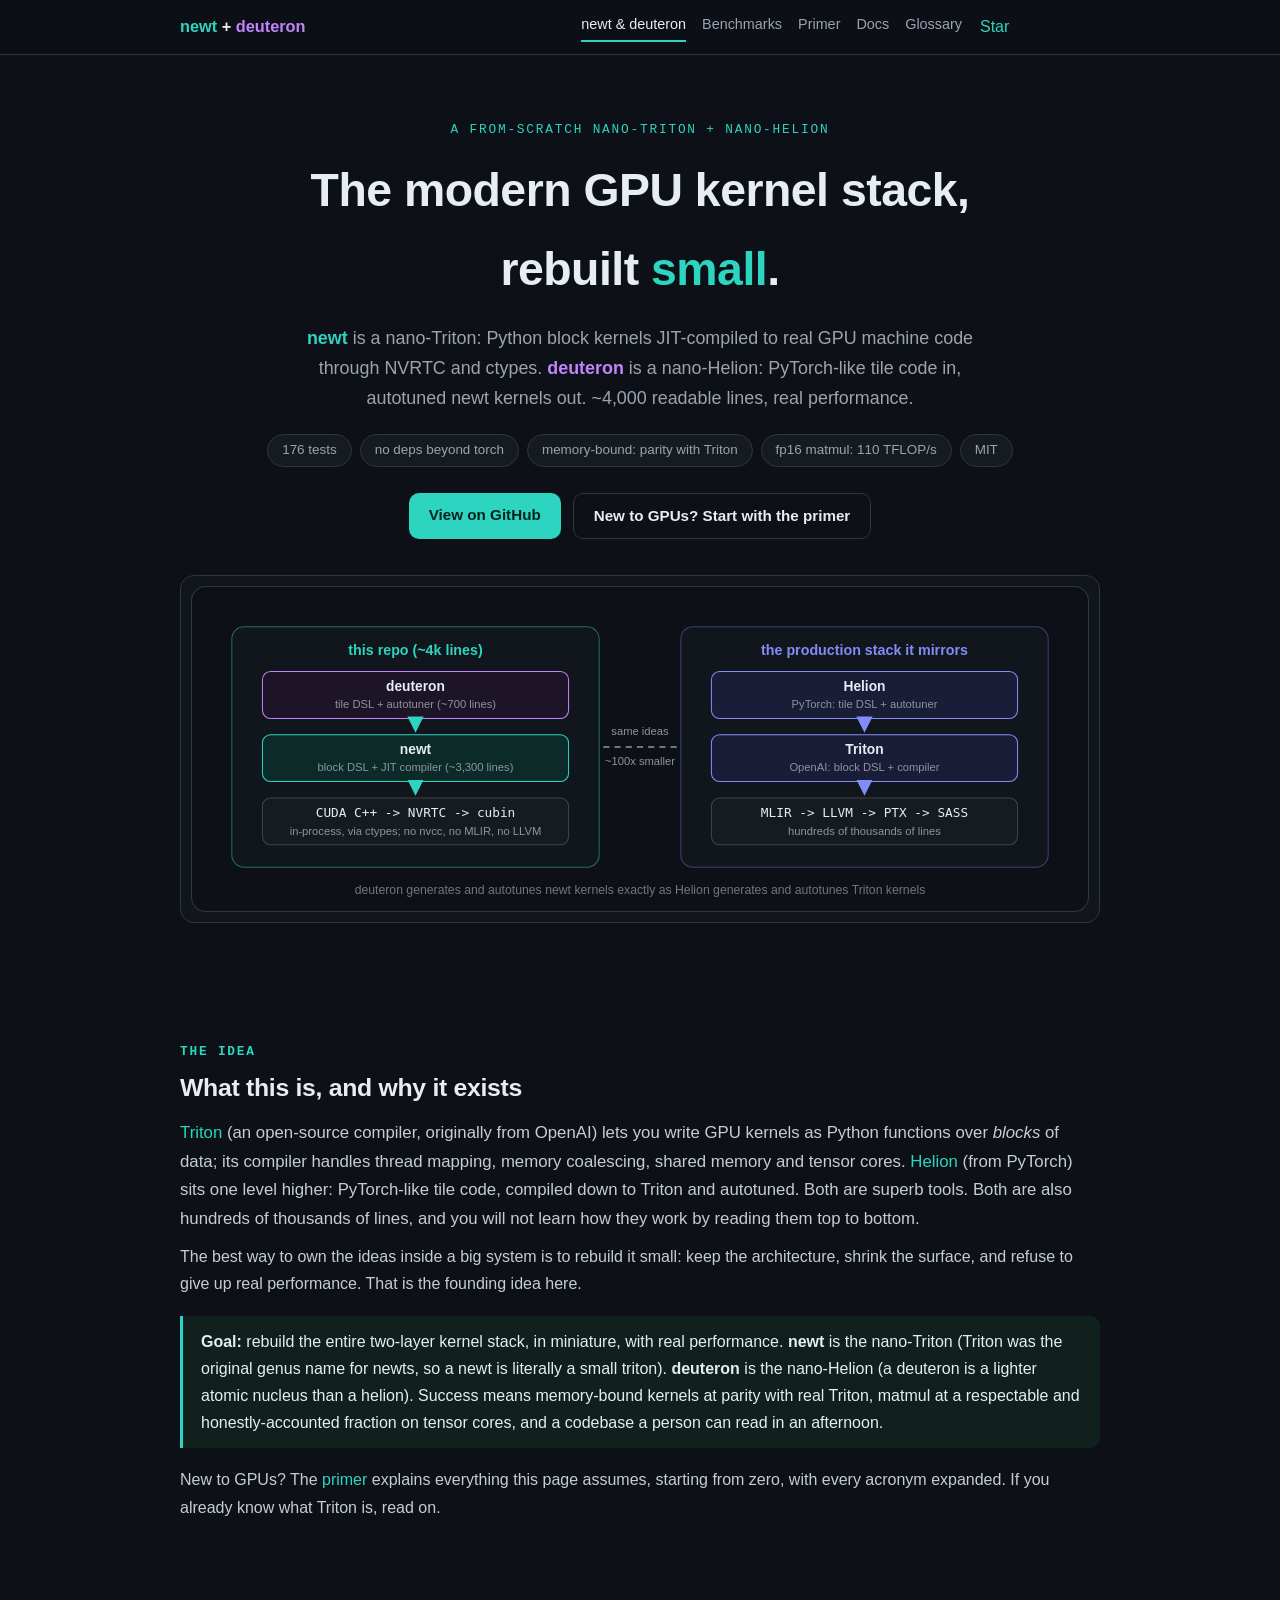
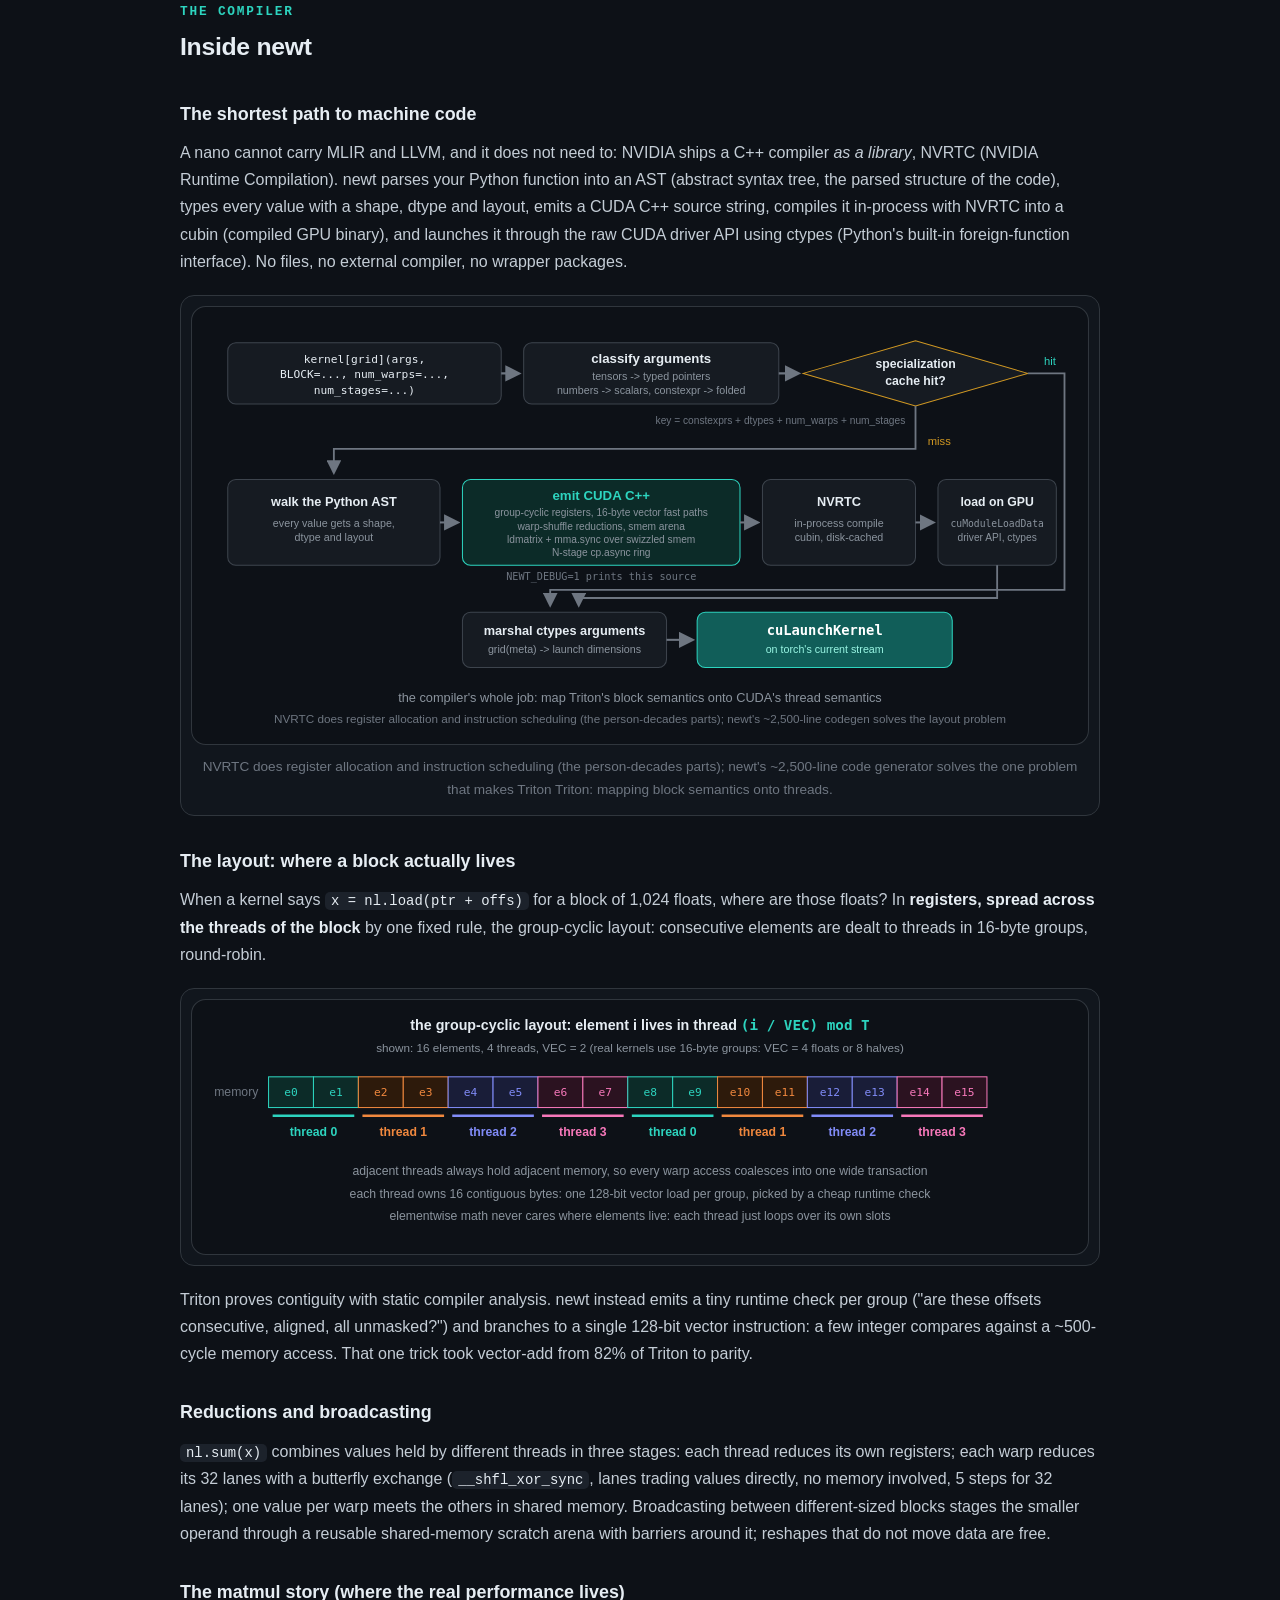
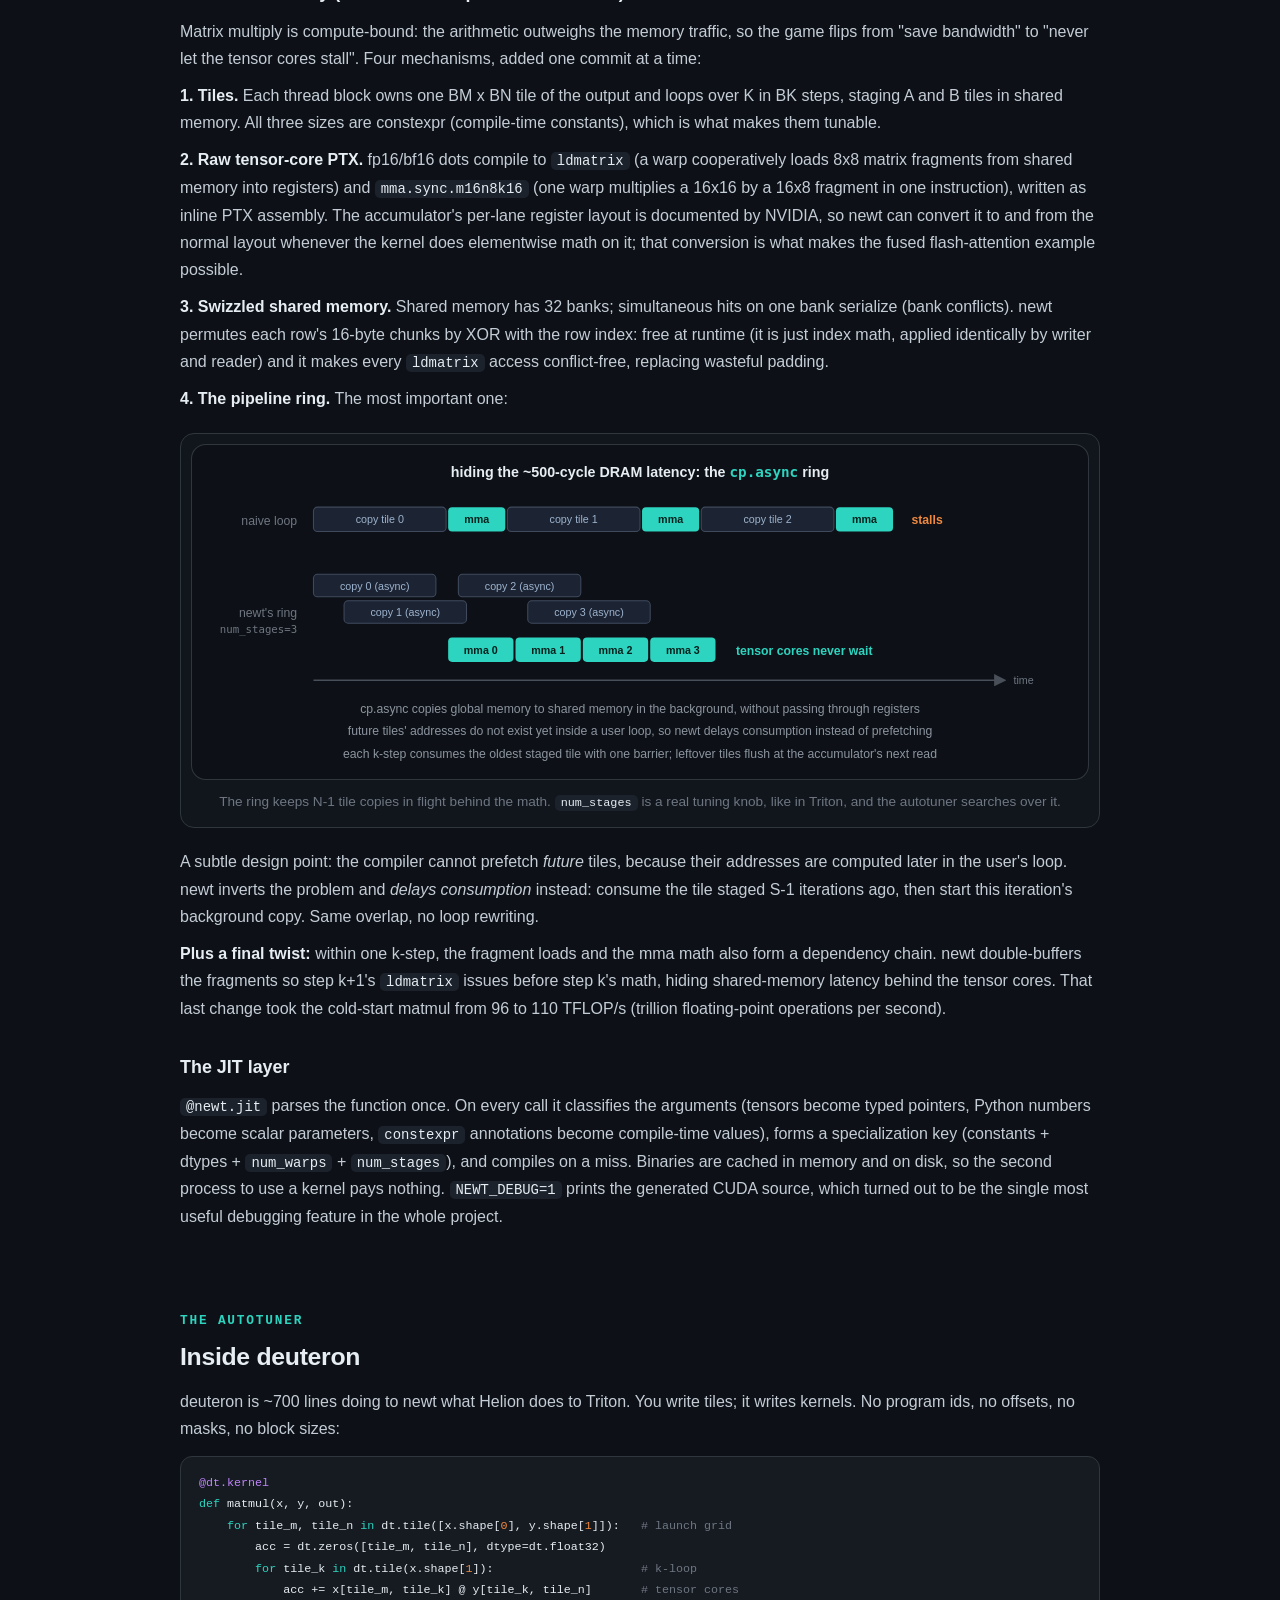
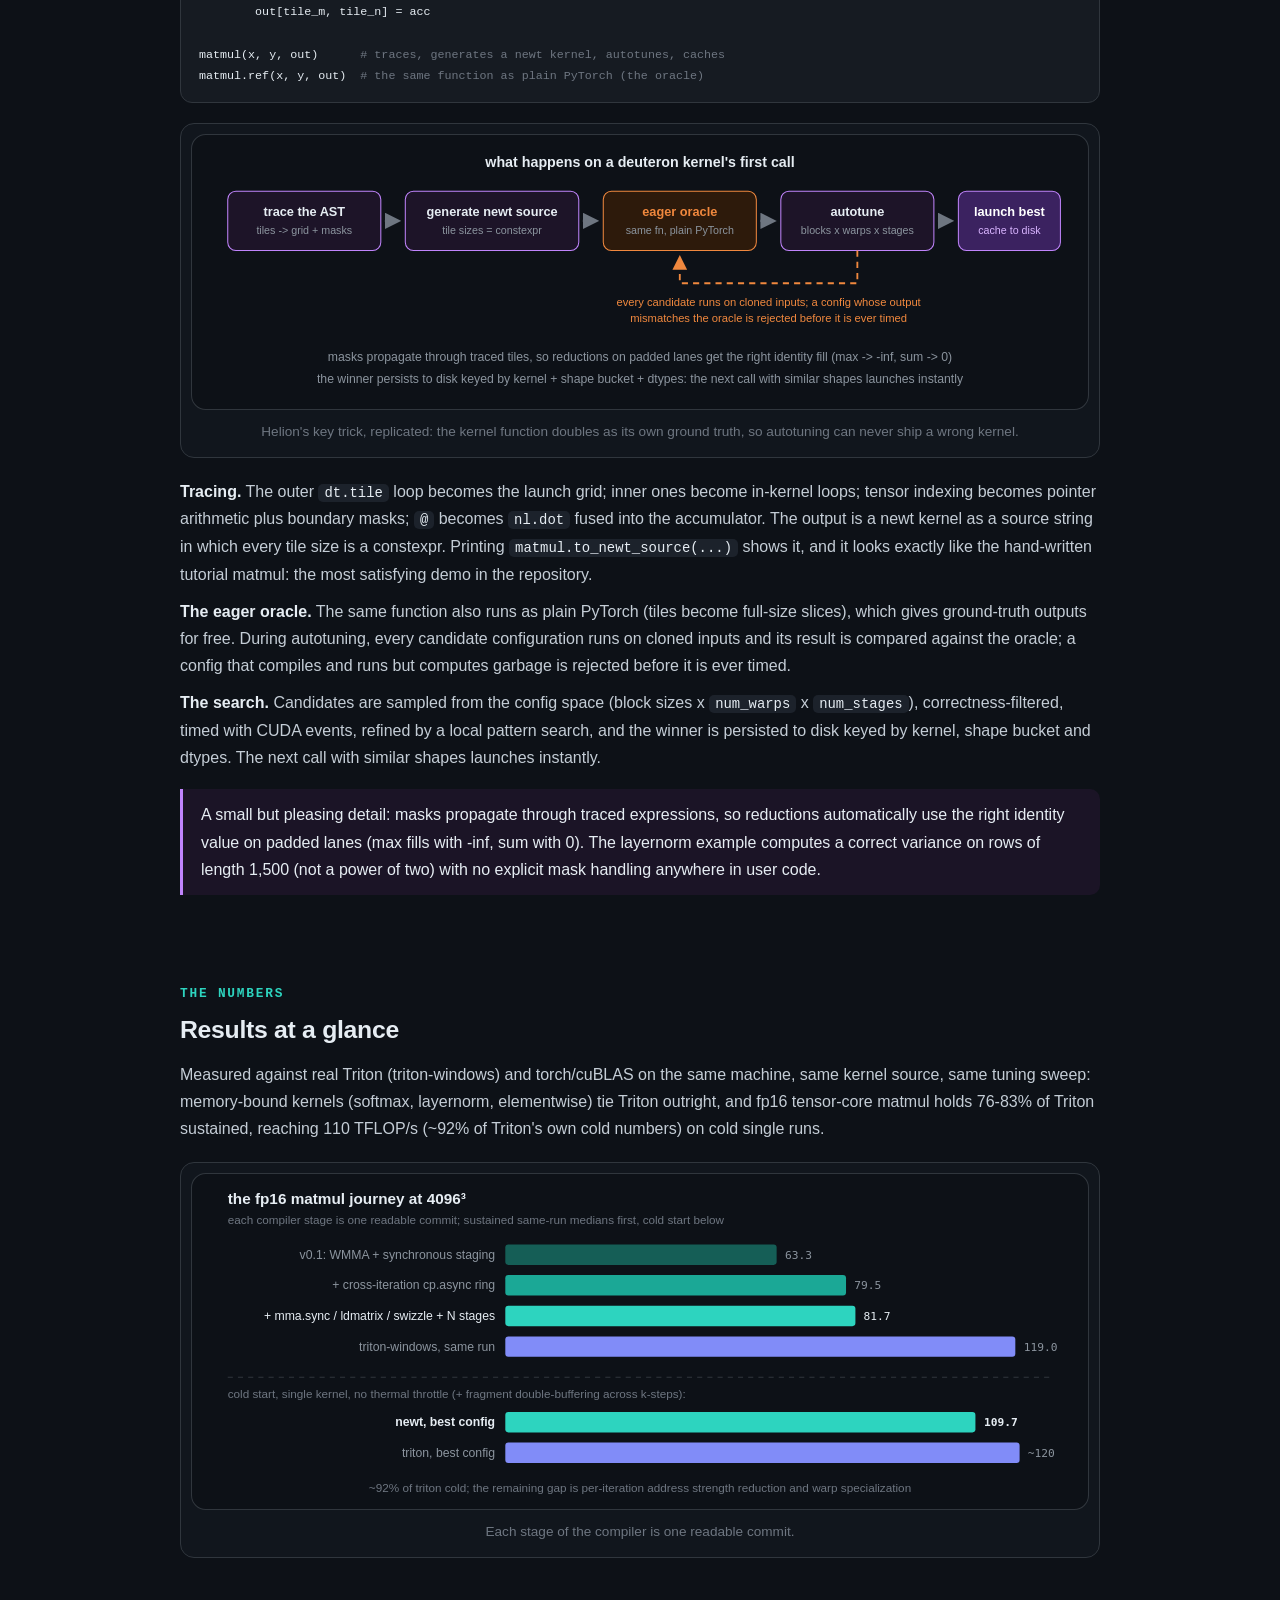
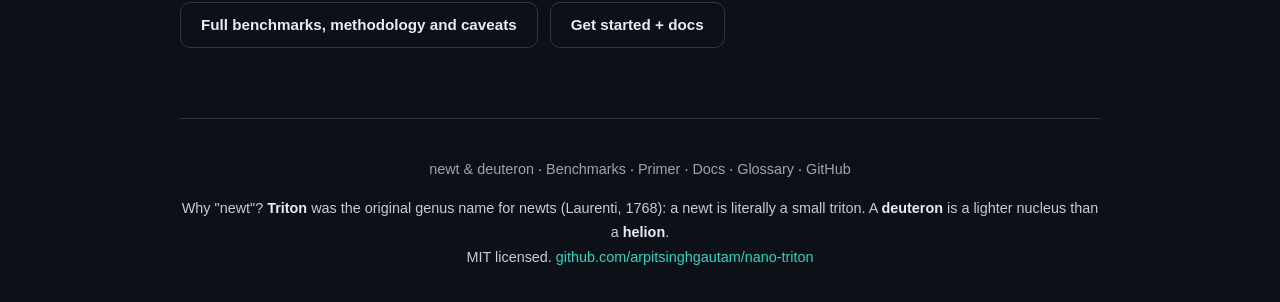
==== commit 102b0406: "Rename to nano-triton: repo, package and site URLs" ====
--- a/docs/index.html
+++ b/docs/index.html
@@ -8,14 +8,14 @@
 <meta property="og:type" content="website">
 <meta property="og:title" content="newt + deuteron: the GPU kernel stack, rebuilt small">
 <meta property="og:description" content="A from-scratch nano-Triton and nano-Helion: ~4,000 lines of Python reaching memory-bandwidth parity with Triton and ~92% of its cold matmul throughput on real tensor cores.">
-<meta property="og:url" content="https://arpitsinghgautam.me/newt/">
-<meta property="og:image" content="https://arpitsinghgautam.me/newt/assets/og-card.png">
+<meta property="og:url" content="https://arpitsinghgautam.me/nano-triton/">
+<meta property="og:image" content="https://arpitsinghgautam.me/nano-triton/assets/og-card.png">
 <meta property="og:image:width" content="1200">
 <meta property="og:image:height" content="630">
 <meta name="twitter:card" content="summary_large_image">
 <meta name="twitter:title" content="newt + deuteron: the GPU kernel stack, rebuilt small">
 <meta name="twitter:description" content="A from-scratch nano-Triton and nano-Helion: ~4,000 lines of Python reaching memory-bandwidth parity with Triton and ~92% of its cold matmul throughput on real tensor cores.">
-<meta name="twitter:image" content="https://arpitsinghgautam.me/newt/assets/og-card.png">
+<meta name="twitter:image" content="https://arpitsinghgautam.me/nano-triton/assets/og-card.png">
 <link rel="icon" href="data:image/svg+xml,%3Csvg xmlns='http://www.w3.org/2000/svg' viewBox='0 0 32 32'%3E%3Crect width='32' height='32' rx='7' fill='%230d1117'/%3E%3Ctext x='16' y='23' text-anchor='middle' font-family='monospace' font-size='19' font-weight='bold' fill='%232dd4bf'%3En%3C/text%3E%3C/svg%3E">
 <link rel="stylesheet" href="styles.css">
 </head>
@@ -31,10 +31,10 @@
     <a href="docs.html#glossary">Glossary</a>
   </div>
   <span class="ghstar">
-    <a class="github-button" href="https://github.com/arpitsinghgautam/newt"
+    <a class="github-button" href="https://github.com/arpitsinghgautam/nano-triton"
        data-color-scheme="no-preference: dark; light: dark; dark: dark;"
        data-icon="octicon-star" data-size="large" data-show-count="true"
-       aria-label="Star arpitsinghgautam/newt on GitHub">Star</a>
+       aria-label="Star arpitsinghgautam/nano-triton on GitHub">Star</a>
   </span>
 </div></nav>
 
@@ -55,7 +55,7 @@
     <span class="pill">MIT</span>
   </div>
   <div class="btnrow">
-    <a class="btn primary" href="https://github.com/arpitsinghgautam/newt">View on GitHub</a>
+    <a class="btn primary" href="https://github.com/arpitsinghgautam/nano-triton">View on GitHub</a>
     <a class="btn ghost" href="primer.html">New to GPUs? Start with the primer</a>
   </div>
   <figure class="figure" style="margin-top:6px">
@@ -266,12 +266,12 @@
     <a href="primer.html">Primer</a> &#183;
     <a href="docs.html">Docs</a> &#183;
     <a href="docs.html#glossary">Glossary</a> &#183;
-    <a href="https://github.com/arpitsinghgautam/newt">GitHub</a>
+    <a href="https://github.com/arpitsinghgautam/nano-triton">GitHub</a>
   </p>
   <p>Why "newt"? <strong>Triton</strong> was the original genus name for newts (Laurenti, 1768):
   a newt is literally a small triton. A <strong>deuteron</strong> is a lighter nucleus than a
   <strong>helion</strong>.<br>
-  MIT licensed. <a href="https://github.com/arpitsinghgautam/newt">github.com/arpitsinghgautam/newt</a></p>
+  MIT licensed. <a href="https://github.com/arpitsinghgautam/nano-triton">github.com/arpitsinghgautam/nano-triton</a></p>
 </footer>
 
 </div>
